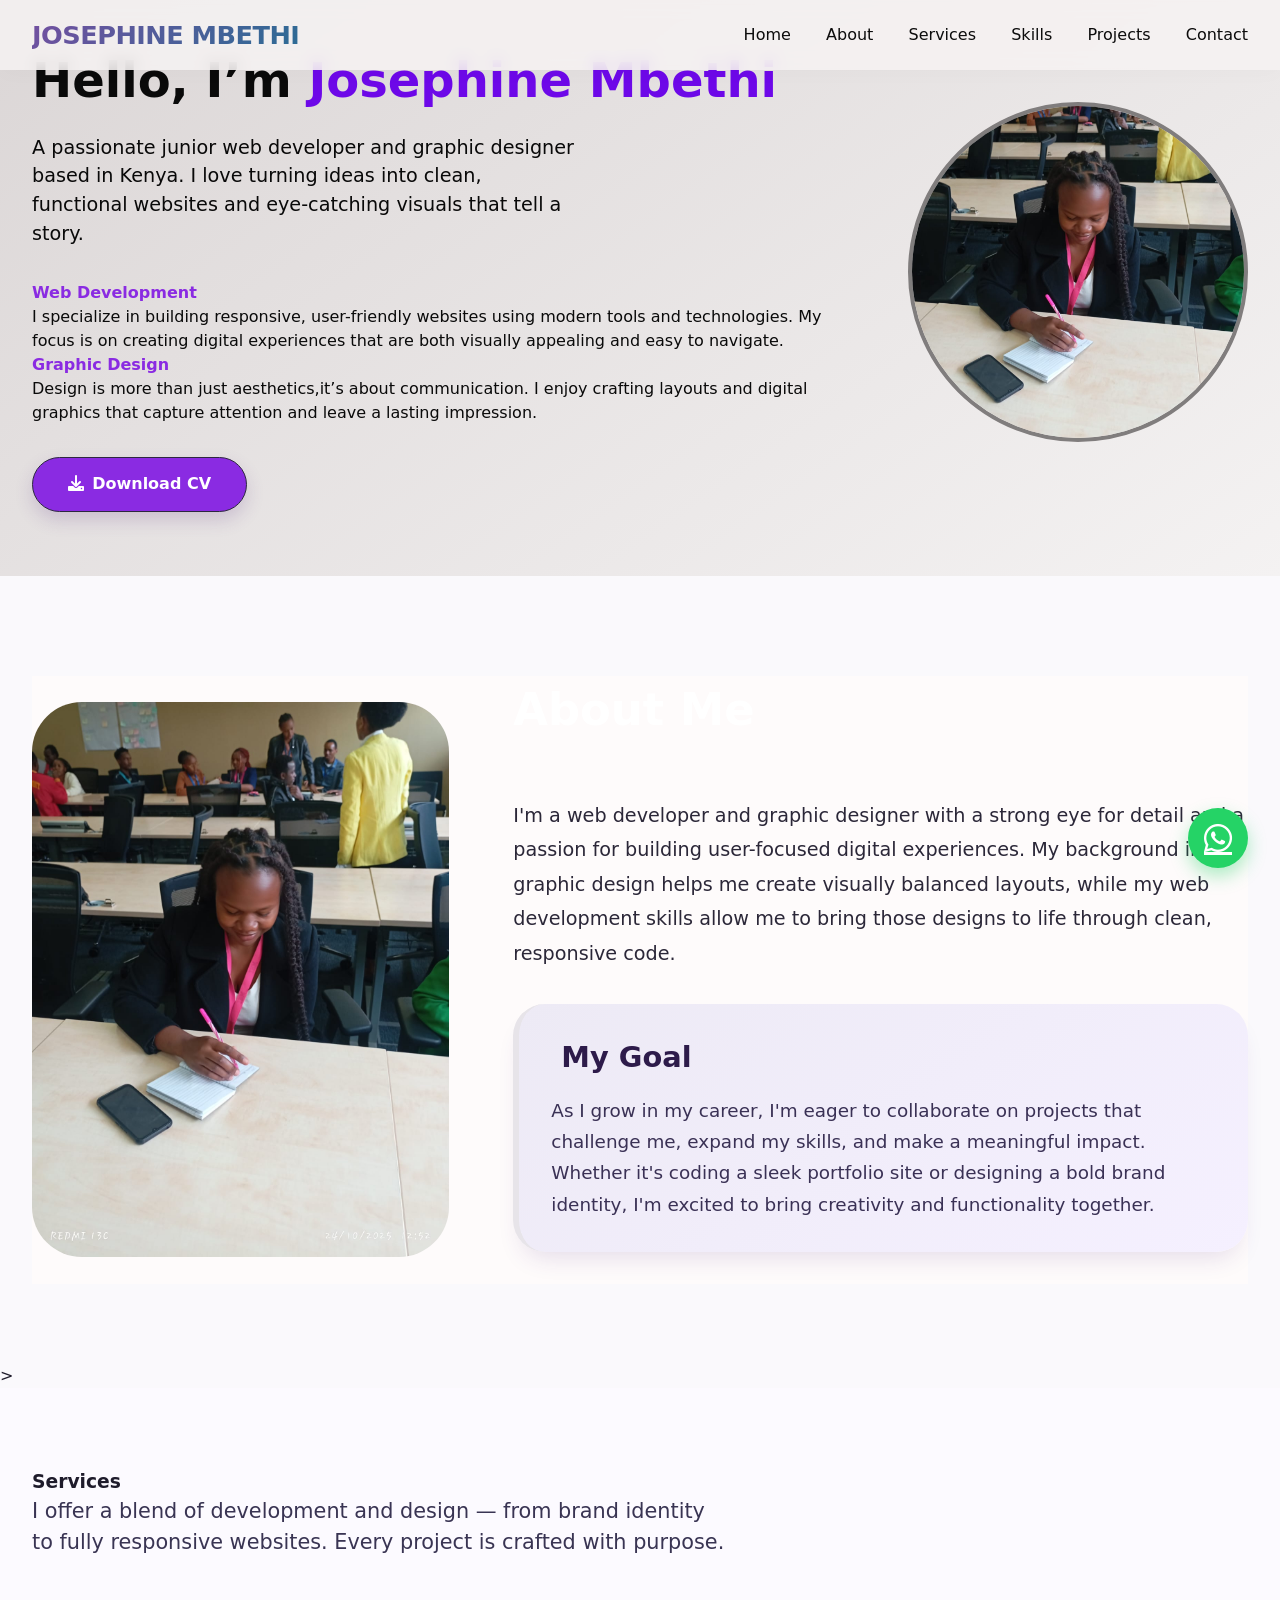
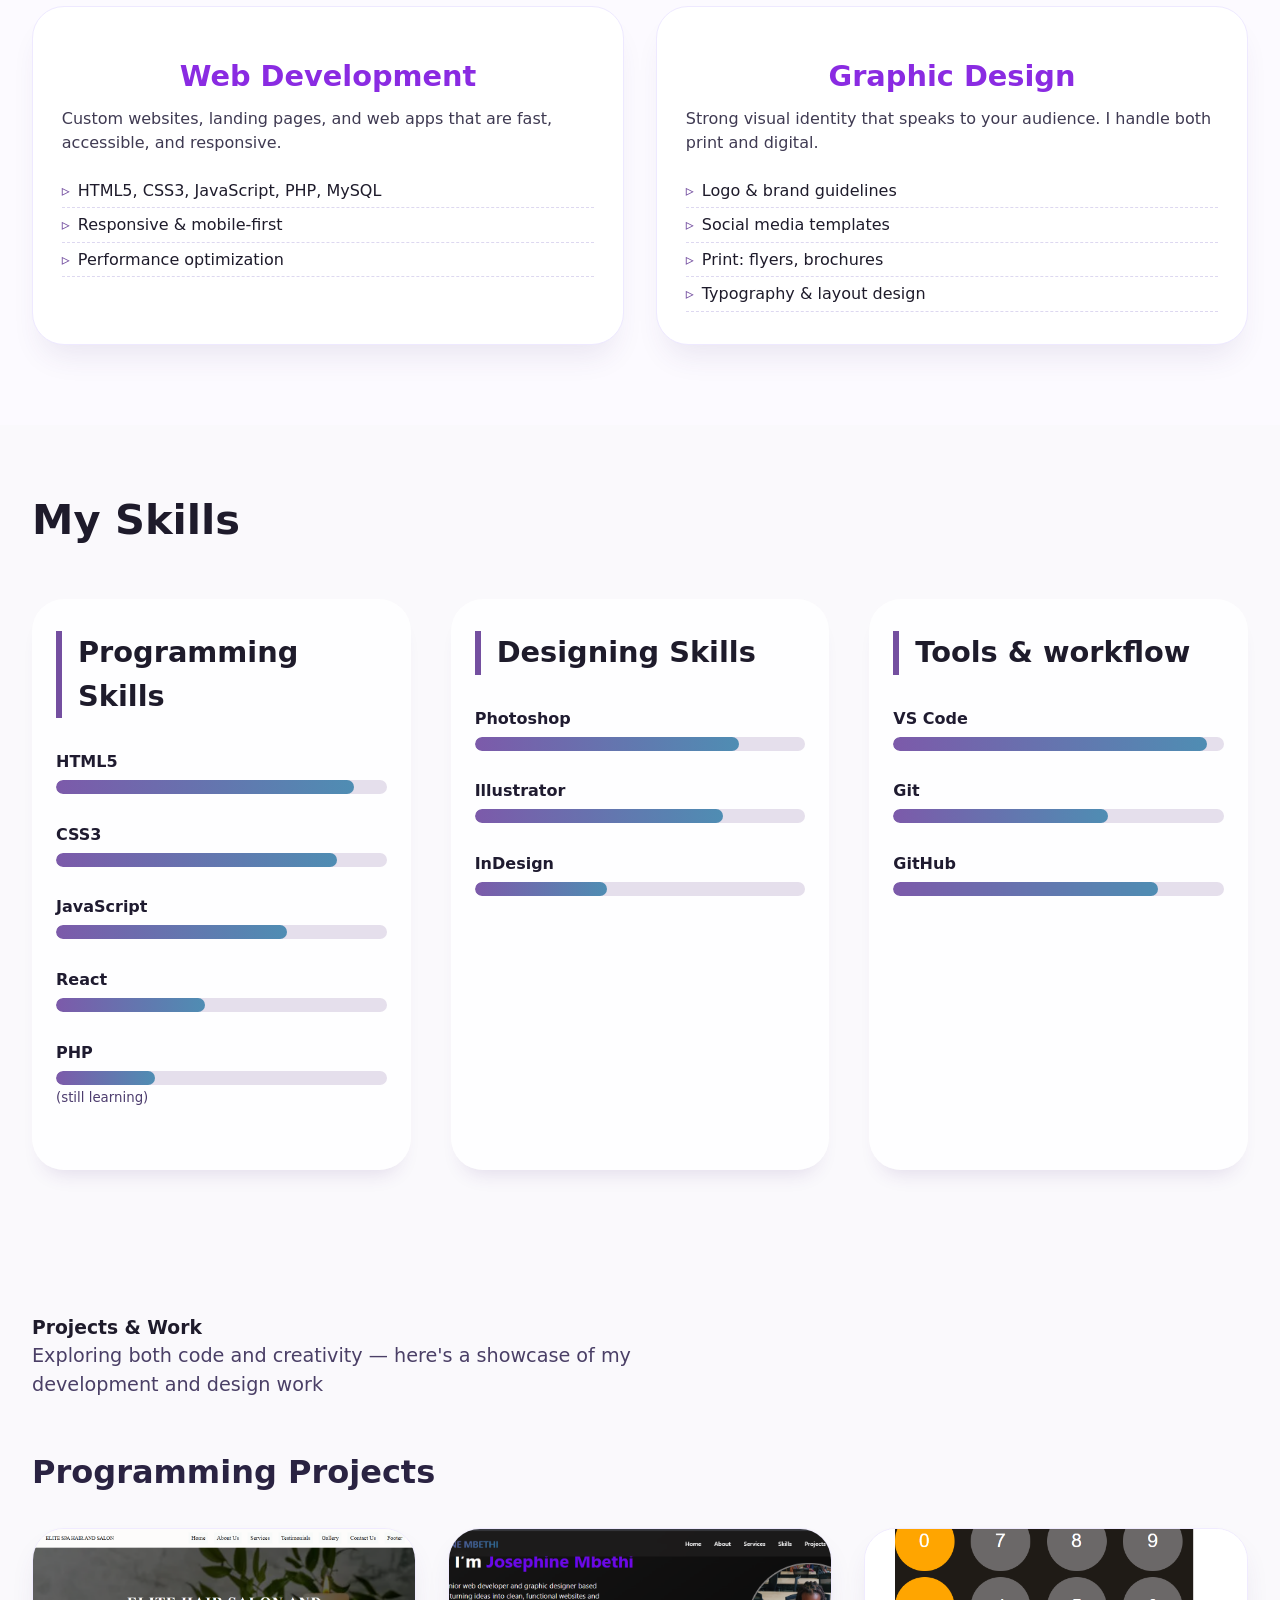
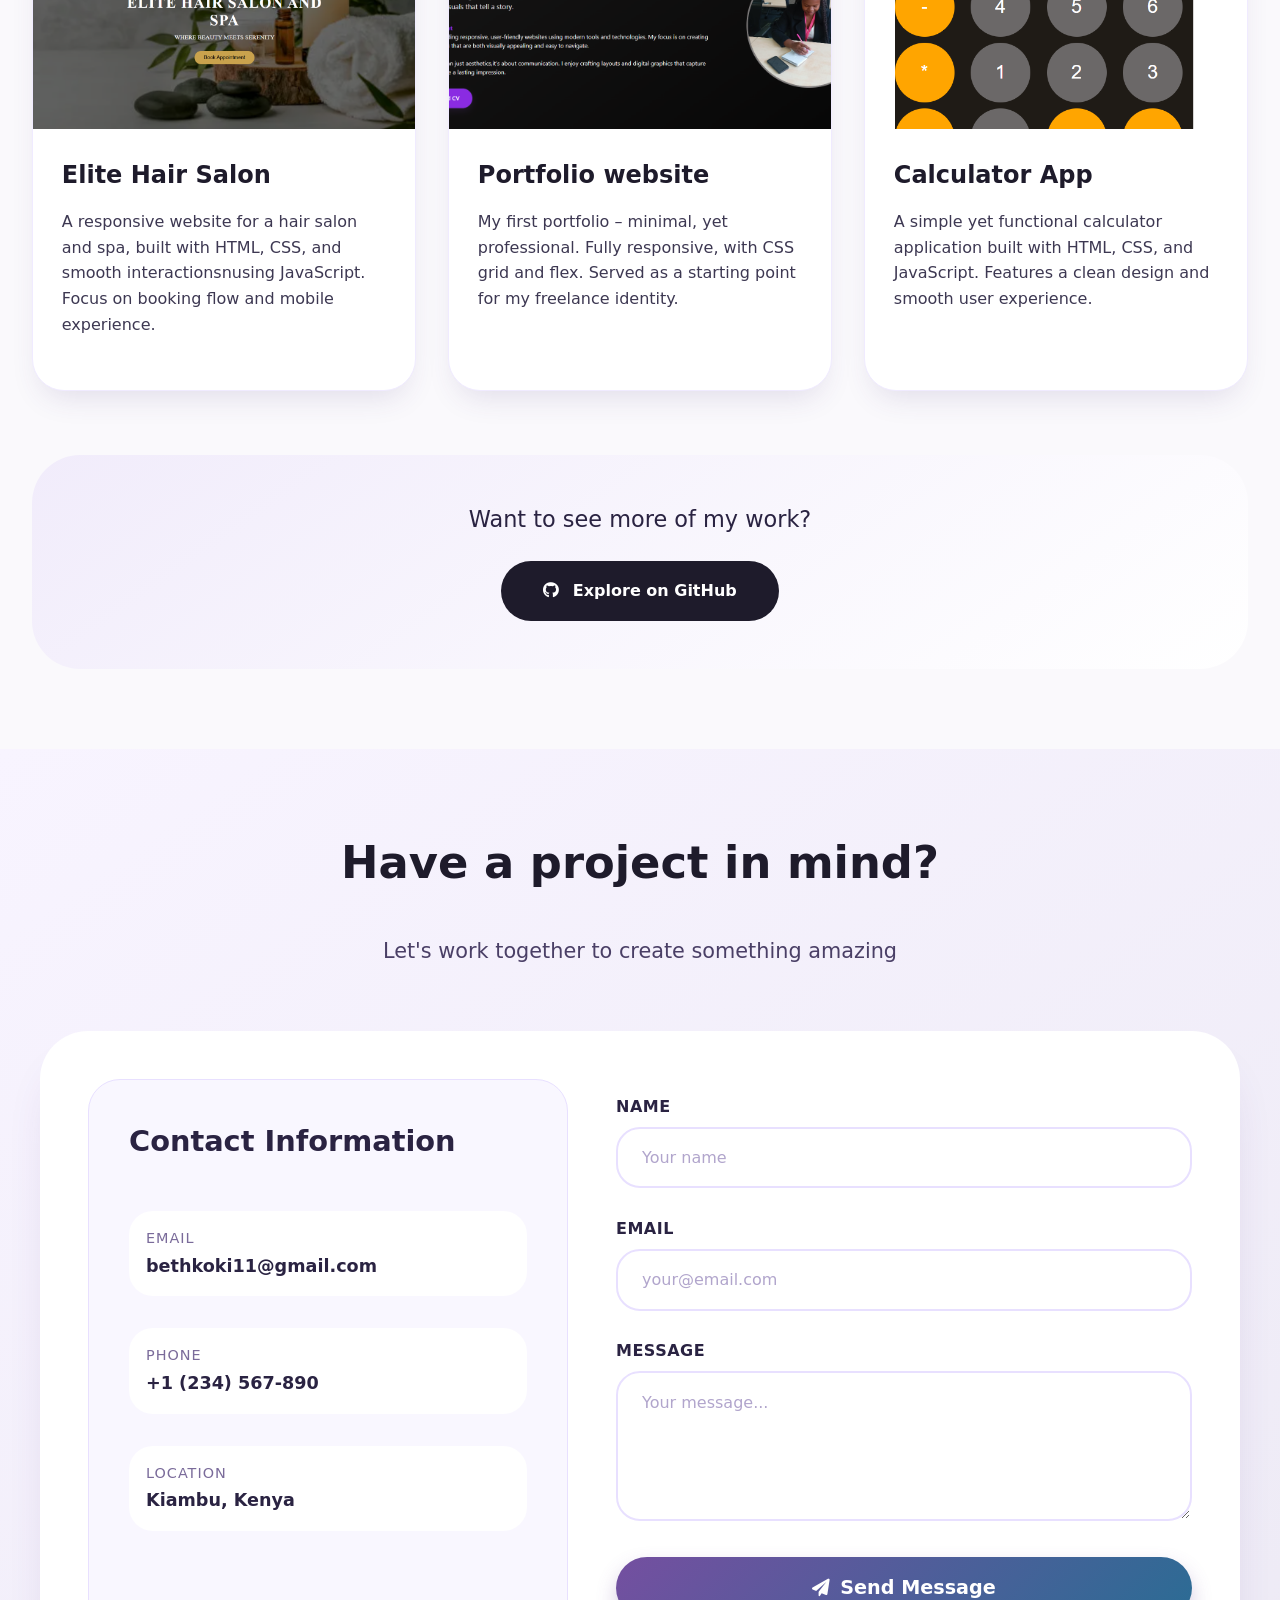
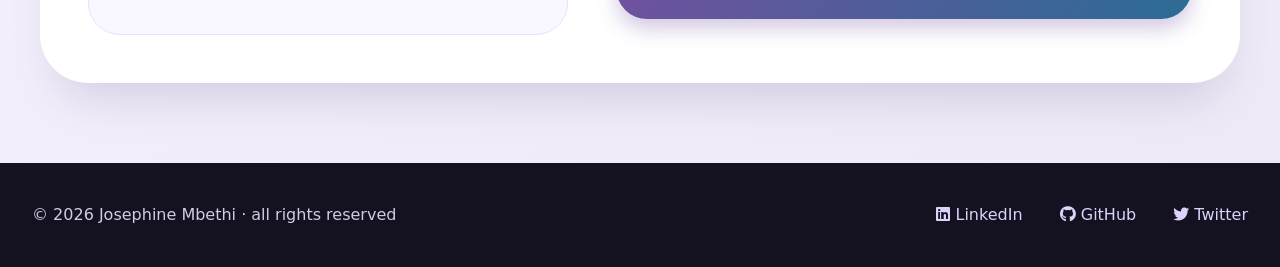
==== index.html @ 1ee874c6 "first commit" ====
<!DOCTYPE html>
<html lang="en">
<head>
  <meta charset="UTF-8" />
  <meta name="viewport" content="width=device-width, initial-scale=1.0"/>
  <title>Josephine Mbethi · creative dev</title>
  <link rel="stylesheet" href="https://cdnjs.cloudflare.com/ajax/libs/font-awesome/6.0.0-beta3/css/all.min.css">
  <link rel="stylesheet" href="styles.css">
  <style>

  </style>
</head>
<body>

<header>
  <nav class="hero">
    <div class="logo">JOSEPHINE MBETHI</div>
    <ul class="nav-links">
      <li><a href="#home">Home</a></li>
      <li><a href="#about">About</a></li>
      <li><a href="#services">Services</a></li>
      <li><a href="#skills">Skills</a></li>
      <li><a href="#projects">Projects</a></li>
      <li><a href="#contact">Contact</a></li>
    </ul>
    <button class="menu-toggle" aria-label="menu">
      <span></span>
      <span></span>
      <span></span>
    </button>
  </nav>
</header>

<section id="home" class="hero-home">
  <div class="hero-content">
    <div class="hero-text">
      <h2>Hello, I’m <span>Josephine Mbethi</span></h2>
      <p>A passionate junior web developer and graphic designer based in 
         Kenya. I love turning ideas into clean, functional websites and 
         eye-catching visuals that tell a story.

   <h4>Web Development</h4>
I specialize in building responsive, user-friendly websites using modern 
tools and technologies. My focus is on creating digital experiences
 that are both visually appealing and easy to navigate.

<h4>Graphic Design</h4>
Design is more than just aesthetics,it’s about communication. I enjoy crafting
  layouts and digital graphics that capture attention and leave a
   lasting impression.</p>
      <a href="CURRICULUM VITAE.pdf" download class="btn-cv"><i class="fas fa-download" style="margin-right: 8px;"></i>Download CV</a>
    </div>
    <img src="images/IMG-20251025-WA0026.jpg" alt="Josephine Mbethi" class="profile-img">
  </div>
</section>

<section id="about" class="section">
  <div class="about-container">
    <div class="about-wrapper">
      <div class="about-image-col">
        <div class="about-image-frame">
          <img src="images/IMG-20251025-WA0026.jpg" alt="Josephine Mbethi" class="about-img" onerror="this.src='https://via.placeholder.com/400x500?text=Josephine'">
          <div class="image-badge">
          </div>
        </div>
      </div>
      <div class="about-content-col">
        <h3>About Me</h3>
        <p class="about-intro">I'm a web developer and graphic designer with
          a strong eye for detail and a passion for building user-focused 
          digital experiences. My background in graphic design helps me
           create visually balanced layouts, while my web development skills 
           allow me to bring those designs to life through clean, responsive code.</p>
        
        <div class="about-highlight">
          <h4><span class="highlight-icon"></span> My Goal</h4>
          <p>As I grow in my career, I'm eager to collaborate on projects that
             challenge me, expand my skills, and make a meaningful impact.
              Whether it's coding a sleek portfolio site or designing a bold
               brand identity, I'm excited to bring creativity and functionality 
               together.</p>
        </div>
        
       
      </div>
    </div>
  </div>
</section>>

<section id="services" class="section" style="background: #fcfaff;">
  <div class="service-container">
    <h3>Services</h3>
    <p class="section-intro">I offer a blend of development and design — from brand identity to
       fully responsive websites. Every project is crafted with purpose.</p>
    <div class="services-grid">
      <div class="service-card">
        <div class="service-icon"></div>
        <h4>Web Development</h4>
        <p>Custom websites, landing pages, and web apps that are fast,
           accessible, and responsive.</p>
        <ul>
          <li>HTML5, CSS3, JavaScript, PHP, MySQL</li>
          <li>Responsive & mobile‑first</li>
          <li>Performance optimization</li>
        </ul>
      </div>
      <div class="service-card">
        <div class="service-icon"></div>
        <h4>Graphic Design</h4>
        <p>Strong visual identity that speaks to your audience. I handle both print and digital.</p>
        <ul>
          <li>Logo & brand guidelines</li>
          <li>Social media templates</li>
          <li>Print: flyers, brochures</li>
          <li>Typography & layout design</li>
        </ul>
      </div>
      
    </div>
  </div>
</section>

<section id="skills" class="skills-container">
  <h1 class="skills-title">My Skills</h1>
  <div class="skills-wrapper">
    <div class="skills-column">
      <h2>Programming Skills</h2>
      <div class="skill"><span>HTML5</span><div class="bar-container"><div class="bar" data-skill-level="90%"></div></div></div>
      <div class="skill"><span>CSS3</span><div class="bar-container"><div class="bar" data-skill-level="85%"></div></div></div>
      <div class="skill"><span>JavaScript</span><div class="bar-container"><div class="bar" data-skill-level="70%"></div></div></div>
      <div class="skill"><span>React</span><div class="bar-container"><div class="bar" data-skill-level="45%"></div></div></div>
      <div class="skill"><span>PHP</span><div class="bar-container"><div class="bar" data-skill-level="30%"></div></div><small style="color:#4c3c6e;">(still learning)</small></div>
    </div>
    <div class="skills-column">
      <h2>Designing Skills</h2>
      <div class="skill"><span>Photoshop</span><div class="bar-container"><div class="bar" data-skill-level="80%"></div></div></div>
      <div class="skill"><span>Illustrator</span><div class="bar-container"><div class="bar" data-skill-level="75%"></div></div></div>
      <div class="skill"><span>InDesign</span><div class="bar-container"><div class="bar" data-skill-level="40%"></div></div></div>
    </div>
    <div class="skills-column">
      <h2>Tools & workflow</h2>
      <div class="skill"><span>VS Code</span><div class="bar-container"><div class="bar" data-skill-level="95%"></div></div></div>
      <div class="skill"><span>Git</span><div class="bar-container"><div class="bar" data-skill-level="65%"></div></div></div>
      <div class="skill"><span>GitHub</span><div class="bar-container"><div class="bar" data-skill-level="80%"></div></div></div>
    </div>
  </div>
</section>
<section id="projects" class="section">
  <div class="projects-container">
    <h3>Projects & Work</h3>
    <p class="projects-intro">Exploring both code and creativity — here's a showcase of my development and design work</p>
    
    <div class="project-category">
      <div class="category-header">
        <h4>Programming Projects</h4>
      </div>
      <div class="projects-grid">
        <div class="project-card">
          <div class="project-image">
            <img src="images/project-1.png" alt="Elite Hair Salon Website" onerror="this.src='https://via.placeholder.com/400x250/744fa0/ffffff?text=Hair+Salon'">
            
          </div>
          <div class="project-content">
            <h4>Elite Hair Salon</h4>
            <p>A responsive website for a hair salon and spa, built with HTML, CSS,
               and smooth interactionsnusing JavaScript. Focus on booking flow and mobile experience.</p>
            <div class="project-links">
              <a href="https://elitehairsalonandspa.netlify.app/" target="_blank" class="project-link"></a>
            </div>
          </div>
        </div>

        <div class="project-card">
          <div class="project-image">
            <img src="images/portfolio project.png" alt="Portfolio ">
            <div class="project-overlay">
>
            </div>
          </div>
          <div class="project-content">
            <h4>Portfolio website</h4>
            <p>My first portfolio – minimal, yet professional. Fully responsive, 
              with CSS grid and flex. Served as a starting point for my freelance identity.</p>
            <div class="project-links">
              <a href="#" target="_blank" class="project-link"></a>
            </div>
          </div>
        </div>
        <div class="project-card">
          <div class="project-image">
              <img src="images/calculator app.png" alt="Calculator App" >
            
          </div>
          <div class="project-content">
            <h4>Calculator App</h4>
            <p>A simple yet functional calculator application built with HTML, CSS, and JavaScript. Features a clean design and smooth user experience.</p>
            <div class="project-links">
              <a href="#" target="_blank" class="project-link"></a>
            </div>
          </div>
        </div>
      </div>
    </div>
    

    <div class="projects-cta">
      <p>Want to see more of my work?</p>
      <a href="https://github.com/Josephinembethi" target="_blank" class="cta-button">
        <i class="fab fa-github"></i> Explore on GitHub
      </a>
     
    </div>
  </div>
</section>
<section id="contact" class="section">
  <div class="contact-container">
    <div class="contact-header">
      <h3>Have a project in mind?</h3>
      <p class="contact-tagline">Let's work together to create something amazing</p>
    </div>
    
    <div class="contact-wrapper">
      <div class="contact-info">
        <h4>Contact Information</h4>
        
        <div class="info-item">
         
          <div class="info-content">
            <span class="info-label">Email</span>
            <a href="mailto:bethkoki11@gmail.com" class="info-value">bethkoki11@gmail.com</a>
          </div>
        </div>
        
        <div class="info-item">
          
          <div class="info-content">
            <span class="info-label">Phone</span>
            <a href="tel:+1234567890" class="info-value">+1 (234) 567-890</a>
          </div>
        </div>
        
        <div class="info-item">
        
          <div class="info-content">
            <span class="info-label">Location</span>
            <span class="info-value">Kiambu, Kenya</span>
          </div>
        </div>
        
        
      </div>
      
      <div class="contact-form-col">
        <form action="mailto:bethkoki11@gmail.com" method="post" enctype="text/plain" id="contact-form">
          <div class="form-group">
            <label for="name">Name</label>
            <input type="text" id="name" name="name" placeholder="Your name" required />
          </div>
          
          <div class="form-group">
            <label for="email">Email</label>
            <input type="email" id="email" name="email" placeholder="your@email.com" required />
          </div>
          
          <div class="form-group">
            <label for="message">Message</label>
            <textarea id="message" name="message" placeholder="Your message..." required></textarea>
          </div>
          
          <button type="submit" class="submit-btn">
            <i class="fas fa-paper-plane"></i> Send Message
          </button>
        </form>
      </div>
    </div>
  </div>
</section>
<footer>
  <div class="footer-content">
    <p>© 2026 Josephine Mbethi · all rights reserved</p>
    <div class="social-links">
      <a href="https://www.linkedin.com/in/josephine-mbethi-5549062a0/"><i class="fab fa-linkedin"></i> LinkedIn</a>
      <a href="https://github.com/Josephinembethi"><i class="fab fa-github"></i> GitHub</a>
      <a href="#"><i class="fab fa-twitter"></i> Twitter</a>
    </div>
  </div>
</footer>

<a href="https://wa.me/1234567890" target="_blank" class="whatsapp-btn" aria-label="Chat on WhatsApp">
  <i class="fab fa-whatsapp"></i>
</a>



<style>
  .skill p.bar { background: transparent; width: auto !important; padding-left: 0; }
</style>
<script src="script.js"></script>
</body>
</html>
---- styles.css ----
* {
      margin: 0;
      padding: 0;
      box-sizing: border-box;
      font-family: 'Inter', system-ui, -apple-system, BlinkMacSystemFont, 'Segoe UI', Roboto, sans-serif;
     max-width:  100%;
    }

    body {
      background-color: #faf9fc;
      color: #1e1b2b;
      line-height: 1.5;
      scroll-behavior: smooth;
      width: 100%;
    }

    header {
      background: hsla(0, 16%, 96%, 0.851);
      backdrop-filter: blur(8px);
      box-shadow: 0 4px 20px rgba(0,0,0,0.02);
      position: fixed;
      top: 0;
      z-index: 100;
      width: 100%;
      margin-bottom: 40px;
    }
    

    nav.hero {
      max-width: 1280px;
      margin: 0 auto;
      padding: 1rem 2rem;
      display: flex;
      align-items: center;
      justify-content: space-between;
      flex-wrap: wrap;
      position: relative;
    }

    .logo {
      font-weight: 700;
      font-size: 1.6rem;
      letter-spacing: -0.02em;
      background: linear-gradient(135deg, #744fa0, #2b6c94);
      -webkit-background-clip: text;
      -webkit-text-fill-color: transparent;
    }

    .nav-links {
      display: flex;
      gap: 2.2rem;
      list-style: none;
    
    }

    .nav-links a {
      text-decoration: none;
      font-weight: 500;
      color: #0c0c0c;
      transition: 0.2s;
      border-bottom: 2px solid transparent;
      padding-bottom: 4px;
      width: 100%;
    }

    .nav-links a:hover {
      border-bottom-color: #744fa0;
      color: #1e0f3a;
    }

    .menu-toggle {
      display: none;
      background: none;
      border: none;
      cursor: pointer;
      padding: 10px;
      z-index: 200;
    }
    
    .menu-toggle span {
      display: block;
      width: 28px;
      height: 3px;
      background: #2d2a3a;
      margin: 5px 0;
      border-radius: 3px;
      transition: all 0.3s ease;
    }

    .menu-toggle.active span:nth-child(1) {
      transform: rotate(45deg) translate(5px, 6px);
    }
    
    .menu-toggle.active span:nth-child(2) {
      opacity: 0;
    }
    
    .menu-toggle.active span:nth-child(3) {
      transform: rotate(-45deg) translate(7px, -8px);
    }

    @media (max-width: 800px) {
      .menu-toggle {
        display: block;
      }
 body {
    overflow-x: hidden;
    width: 100%;
  }
      .nav-links {
        position: fixed;
        top: 0;
        right: -100%;
        width: 100%;
        height: 100vh;
        background: white;
        flex-direction: column;
        padding: 100px 2rem 2rem;
        box-shadow: -5px 0 30px rgba(0,0,0,0.1);
        transition: right 0.3s ease;
        z-index: 150;
        gap: 1.5rem;
      }

      .nav-links.active {
        right: 0;
      }

      .nav-links li {
        width: 100%;
      }

      .nav-links a {
        display: block;
        padding: 0.8rem 0;
        font-size: 1.2rem;
        border-bottom: 1px solid #eee9ff;
      }

     
    }

    .container {
      max-width: 1200px;
      margin: 0 auto;
      padding: 2rem 2rem;
    }

    #home.hero-home {
      background: linear-gradient(145deg, #dbd6d6 0%, #f4f2f2 100%);
      color: rgb(31, 30, 30);
      padding: 2rem 2rem 4rem;
      margin-bottom: 20px;
    }

    .hero-content {
      display: flex;
      align-items: center;
      justify-content: space-between;
      gap: 4rem;
      max-width: 1280px;
      margin: 0 auto;
      flex-wrap: wrap;
    }

    .hero-text {
      flex: 1 1 400px;
      color: rgb(10, 10, 10);
    }

    .hero-text h2 {
      font-size: 3rem;
      font-weight: 700;
      line-height: 1.2;
      ;
    }

    .hero-text h2 span {
    color: #6d08e8;
      display: inline-block;
      margin-top: 20px;
    }

    .hero-text p {
      font-size: 1.2rem;
      color: #090909;
      margin: 1.5rem 0 2rem;
      max-width: 550px;
    }
    h4{
      color:blueviolet
    }

    .btn-cv {
      display: inline-block;
      background: blueviolet;
      color: white;
      padding: 0.9rem 2.2rem;
      border-radius: 60px;
      font-weight: 600;
      text-decoration: none;
      box-shadow: 0 8px 18px rgba(96, 56, 136, 0.2);
      transition: 0.2s;
      border: 1px solid #2d2740;
    }

    .btn-cv:hover {
      background: #8171b8;
      transform: translateY(-4px);
    }

    .profile-img {
      flex: 0 0 340px;
      width: 340px;
      height: 340px;
      object-fit: cover;
      border-radius: 50%;
      transition: 0.3s;
      border: 4px solid rgb(128, 125, 125);
    }

    .section {
      padding: 5rem 2rem;
    }
.about-wrapper {
  display: flex;
  align-items: center;
  gap: 4rem;
  flex-wrap: wrap;
}

.about-image-col {
  flex: 1 1 300px;
  position: relative;
}

.about-content-col {
  flex: 2 1 500px;
}



.about-img {
  width: 100%;
  height: auto;
  display: block;
  border: none;
  transition: transform 0.5s ease;
  border-radius: 50px;
}

.about-image-frame:hover .about-img {
  transform: scale(1.05);
}

.about-container{
  background-color: hsl(0, 67%, 99%);
  color: white;
}

.about-content-col h3 {
  font-size: 2.8rem;
  margin-bottom: 1.5rem;
  position: relative;
  display: inline-block;
}



.about-intro {
  font-size: 1.2rem;
  line-height: 1.8;
  color: #2b2738;
  margin: 2rem 0 1.5rem;
}

.about-highlight {
  background: linear-gradient(145deg, #edeaf5, #f5f0ff);
  padding: 2rem;
  border-radius: 2rem;
  margin: 2rem 0;
  border-left: 6px solid #e7e4e9;
  box-shadow: 0 15px 25px -10px rgba(79, 41, 128, 0.15);
}

.about-highlight h4 {
  font-size: 1.8rem;
  margin-bottom: 1rem;
  display: flex;
  align-items: center;
  gap: 10px;
  color: #2d1b4a;
}

.highlight-icon {
  font-size: 2rem;
}

.about-highlight p {
  font-size: 1.15rem;
  line-height: 1.7;
  color: #3a3155;
}

.about-qualities {
  display: flex;
  flex-wrap: wrap;
  gap: 1rem;
  margin-top: 2rem;
}

.quality-tag {
  background: white;
  padding: 0.7rem 1.5rem;
  border-radius: 40px;
  font-weight: 500;
  color: #3a2a5a;
  box-shadow: 0 5px 15px rgba(116, 79, 160, 0.1);
  border: 1px solid #e0d5f5;
  transition: all 0.3s ease;
  cursor: default;
}

.quality-tag:hover {
  background: #744fa0;
  color: white;
  transform: translateY(-3px);
  box-shadow: 0 10px 20px rgba(116, 79, 160, 0.3);
}

@media (max-width: 800px) {
  .about-wrapper {
    flex-direction: column;
    gap: 2rem;
  }
  
  .about-image-col {
    flex: 1 1 auto;
    width: 100%;
    max-width: 400px;
    margin: 0 auto;
  }
  
  .about-content-col h3 {
    font-size: 2.2rem;
  }
  
  .about-highlight {
    padding: 1.5rem;
  }
  
  .quality-tag {
    padding: 0.5rem 1.2rem;
    font-size: 0.9rem;
  }
}

    .service-container {
      max-width: 1280px;
      margin: 0 auto;
    }
    .section-intro {
      font-size: 1.3rem;
      max-width: 700px;
      margin-bottom: 3rem;
      color: #393453;
    }
    .services-grid {
      display: grid;
      grid-template-columns: repeat(auto-fit, minmax(280px, 1fr));
      gap: 2rem;
    }
    .service-card {
      background: white;
      padding: 2rem 1.8rem;
      border-radius: 2rem;
      box-shadow: 0 20px 30px -10px rgba(73, 51, 122, 0.1);
      transition: 0.25s ease;
      border: 1px solid #eee9ff;
    }
    .service-card:hover {
      transform: scale(1.02);
      box-shadow: 0 30px 40px -10px #b6a2d6;
    }
    .service-icon {
      font-size: 3rem;
      margin-bottom: 1rem;
    }
    .service-card h4 {
      font-size: 1.8rem;
      font-weight: 600;
      margin-bottom: 0.5rem;
      text-align: center;
    }
    .service-card p {
      color: #3f3a52;
      margin-bottom: 1.2rem;
    }
    .service-card ul {
      list-style: none;
    }
    .service-card li {
      padding: 0.3rem 0;
      border-bottom: 1px dashed #ddd8f0;
      display: flex;
      align-items: center;
      gap: 8px;
    }
    .service-card li::before {
      content: "▹";
      color: #744fa0;
      font-weight: bold;
    }

    .skills-container {
      max-width: 1280px;
      margin: 0 auto;
      padding: 4rem 2rem;
    }
    .skills-title {
      font-size: 2.6rem;
      font-weight: 700;
      margin-bottom: 3rem;
    }
    .skills-wrapper {
      display: grid;
      grid-template-columns: repeat(3, 1fr);
      gap: 2.5rem;
    }
    .skills-column {
      background: #ffffffcc;
      backdrop-filter: blur(4px);
      padding: 2rem 1.5rem;
      border-radius: 2rem;
      box-shadow: 0 15px 20px -12px rgba(79, 41, 128, 0.15);
    }
    .skills-column h2 {
      font-size: 1.8rem;
      margin-bottom: 2rem;
      border-left: 6px solid #744fa0;
      padding-left: 1rem;
    }
    .skill {
      margin-bottom: 1.8rem;
    }
    .skill span {
      font-weight: 600;
      display: block;
      margin-bottom: 6px;
      color: #1f1b30;
    }
    .bar-container {
      background: #e5dfec;
      height: 14px;
      border-radius: 40px;
      overflow: hidden;
    }
    .bar {
      height: 100%;
      width: 0%;
      background: linear-gradient(90deg, #7c5aaa, #4f8db3);
      border-radius: 40px;
      transition: width 1s ease;
      position: relative;
    }
    .skill p.bar {
      background: transparent;
      color: #1e1b2b;
      font-size: 0.9rem;
      padding-left: 0.5rem;
      height: auto;
      line-height: 1.8;
    }

.projects-container {
  max-width: 1280px;
  margin: 0 auto;
}

.projects-intro {
  font-size: 1.2rem;
  color: #4a3f66;
  margin-bottom: 3rem;
  max-width: 700px;
}

.project-category {
  margin-bottom: 4rem;
}

.category-header {
  display: flex;
  align-items: center;
  gap: 1rem;
  margin-bottom: 2rem;
}

.category-header h4 {
  font-size: 2rem;
  color: #2a2342;
  font-weight: 600;
}

.category-icon {
  font-size: 2.5rem;
  background: linear-gradient(135deg, #744fa0, #2b6c94);
  width: 60px;
  height: 60px;
  border-radius: 50%;
  display: flex;
  align-items: center;
  justify-content: center;
  color: white;
  box-shadow: 0 10px 20px rgba(116, 79, 160, 0.3);
}

.projects-grid {
  display: grid;
  grid-template-columns: repeat(auto-fit, minmax(320px, 1fr));
  gap: 2rem;
  margin-top: 1rem;
}

.project-card {
  background: white;
  border-radius: 2rem;
  overflow: hidden;
  box-shadow: 0 15px 30px -10px rgba(73, 51, 122, 0.15);
  transition: all 0.3s ease;
  border: 1px solid #f0ebff;
  height: 100%;
  display: flex;
  flex-direction: column;
}

.project-card:hover {
  transform: translateY(-10px);
  box-shadow: 0 25px 40px -10px #b6a2d6;
}

.project-image {
  position: relative;
  width: 100%;
  height: 200px;
  overflow: hidden;
}

.project-image img {
  width: 100%;
  height: 100%;
  object-fit: cover;
  transition: transform 0.5s ease;
}

.project-card:hover .project-image img {
  transform: scale(1.1);
}



.project-card:hover .project-overlay {
  opacity: 1;
}

.tech-tag {
  background: white;
  color: #2a2342;
  padding: 0.3rem 1rem;
  border-radius: 30px;
  font-size: 0.8rem;
  font-weight: 600;
  backdrop-filter: blur(5px);
  background: rgba(255, 255, 255, 0.95);
}

.project-content {
  padding: 1.8rem;
  flex: 1;
  display: flex;
  flex-direction: column;
}

.project-content h4 {
  font-size: 1.5rem;
  font-weight: 600;
  margin-bottom: 1rem;
  color: #1e1b2b;
}

.project-content p {
  color: #3d3852;
  line-height: 1.6;
  margin-bottom: 1.5rem;
  flex: 1;
}



.github-link, .behance-link {
  color: #2b6c94;
}

.github-link:hover, .behance-link:hover {
  color: #1a4a66;
}

.projects-cta {
  text-align: center;
  margin-top: 4rem;
  padding: 3rem;
  background: linear-gradient(145deg, #f1ecfb, #ffffff);
  border-radius: 3rem;
}

.projects-cta p {
  font-size: 1.4rem;
  color: #2a2342;
  margin-bottom: 1.5rem;
  font-weight: 500;
}

.cta-button {
  display: inline-block;
  background: #1e1b2b;
  color: white;
  padding: 1rem 2.5rem;
  border-radius: 60px;
  text-decoration: none;
  font-weight: 600;
  margin: 0 0.5rem;
  transition: 0.2s;
  border: 2px solid transparent;
}

.cta-button i {
  margin-right: 8px;
}

.cta-button:hover {
  background: #342e4a;
  transform: translateY(-3px);
  box-shadow: 0 10px 20px rgba(0,0,0,0.1);
}


@media (max-width: 800px) {
  .projects-grid {
    grid-template-columns: 1fr;
  }
  
  .category-header h4 {
    font-size: 1.6rem;
  }
  
  .project-content {
    padding: 1.4rem;
  }
  
  .projects-cta {
    padding: 2rem 1rem;
  }
  
  .cta-button {
    display: block;
    margin: 1rem auto;
    max-width: 250px;
  }
}    
    /* Contact section with two-column layout */
#contact {
  background: linear-gradient(145deg, #f8f4ff, #edeaf5);
  padding: 5rem 2rem;
}

.contact-container {
  max-width: 1200px;
  margin: 0 auto;
}

.contact-header {
  text-align: center;
  margin-bottom: 4rem;
}

.contact-header h3 {
  font-size: 2.8rem;
  color: #1e1b2b;
  margin-bottom: 1rem;
  position: relative;
  display: inline-block;
}

 

.contact-tagline {
  font-size: 1.3rem;
  color: #4a3f66;
  margin-top: 1.5rem;
}

.contact-wrapper {
  display: grid;
  grid-template-columns: 1fr 1.2fr;
  gap: 3rem;
  background: white;
  border-radius: 3rem;
  padding: 3rem;
  box-shadow: 0 30px 50px -20px rgba(79, 41, 128, 0.2);
}

.contact-info {
  background: #f9f7ff;
  padding: 2.5rem;
  border-radius: 2rem;
  border: 1px solid #e8e0ff;
}

.contact-info h4 {
  font-size: 1.8rem;
  color: #2a2342;
  margin-bottom: 2rem;
  position: relative;
  padding-bottom: 1rem;
}



.info-item {
  display: flex;
  align-items: center;
  gap: 1.2rem;
  margin-bottom: 2rem;
  padding: 1rem;
  background: white;
  border-radius: 1.5rem;
  transition: all 0.3s ease;
  border: 1px solid transparent;
}

.info-item:hover {
  border-color: #e0d5f5;
  transform: translateX(5px);
  box-shadow: 0 10px 20px rgba(116, 79, 160, 0.1);
}



.info-content {
  display: flex;
  flex-direction: column;
}

.info-label {
  font-size: 0.9rem;
  color: #7a6b9a;
  text-transform: uppercase;
  letter-spacing: 1px;
  margin-bottom: 0.2rem;
}

.info-value {
  font-size: 1.1rem;
  color: #2a2342;
  font-weight: 600;
  text-decoration: none;
  transition: color 0.2s;
}

a.info-value:hover {
  color: #744fa0;
}


.contact-form-col {
  padding: 1rem 0;
}

.form-group {
  margin-bottom: 1.8rem;
}

.form-group label {
  display: block;
  font-size: 1rem;
  font-weight: 600;
  color: #2a2342;
  margin-bottom: 0.5rem;
  text-transform: uppercase;
  letter-spacing: 0.5px;
}

.form-group input,
.form-group textarea {
  width: 100%;
  padding: 1.2rem 1.5rem;
  border: 2px solid #e8e0ff;
  border-radius: 1.5rem;
  font-size: 1rem;
  transition: all 0.3s ease;
  background: white;
  font-family: inherit;
}

.form-group input:focus,
.form-group textarea:focus {
  outline: none;
  border-color: #744fa0;
  box-shadow: 0 5px 15px rgba(116, 79, 160, 0.2);
  transform: translateY(-2px);
}

.form-group input::placeholder,
.form-group textarea::placeholder {
  color: #b1a5cc;
}

.form-group textarea {
  min-height: 150px;
  resize: vertical;
}

.submit-btn {
  background: linear-gradient(135deg, #744fa0, #2b6c94);
  color: white;
  border: none;
  padding: 1.2rem 2.5rem;
  border-radius: 60px;
  font-size: 1.2rem;
  font-weight: 600;
  cursor: pointer;
  transition: all 0.3s ease;
  display: inline-flex;
  align-items: center;
  gap: 10px;
  box-shadow: 0 10px 20px rgba(116, 79, 160, 0.3);
  width: 100%;
  justify-content: center;
}

.submit-btn:hover {
  transform: translateY(-3px);
  box-shadow: 0 15px 30px rgba(116, 79, 160, 0.4);
  background: linear-gradient(135deg, #8558b5, #357fa8);
}

.submit-btn i {
  font-size: 1.1rem;
}

@media (max-width: 900px) {
  .contact-wrapper {
    grid-template-columns: 1fr;
    gap: 2rem;
    padding: 2rem;
  }
  
  .contact-header h3 {
    font-size: 2.2rem;
  }
  
  .contact-tagline {
    font-size: 1.1rem;
  }
}

@media (max-width: 500px) {
  .contact-wrapper {
    padding: 1.5rem;
  }
  
  .contact-info {
    padding: 1.5rem;
  }
  
  .info-item {
    flex-direction: column;
    text-align: center;
    padding: 1.5rem 1rem;
  }
  
  .info-content {
    align-items: center;
  }
  
  .social-info-links {
    justify-content: center;
  }
}
    footer {
      background: #141221;
      color: #d3cbe6;
      padding: 2.5rem 2rem;
    }
    .footer-content {
      display: flex;
      justify-content: space-between;
      align-items: center;
      flex-wrap: wrap;
      max-width: 1280px;
      margin: 0 auto;
    }
    .social-links a {
      color: #ddd2fc;
      margin-left: 2rem;
      text-decoration: none;
      font-weight: 500;
      transition: 0.2s;
    }
    .social-links a:hover {
      color: white;
    }

    .whatsapp-btn {
      position: fixed;
      bottom: 2rem;
      right: 2rem;
      background: #25D366;
      width: 60px;
      height: 60px;
      border-radius: 50%;
      display: flex;
      align-items: center;
      justify-content: center;
      color: white;
      font-size: 2rem;
      box-shadow: 0 8px 18px #25d36660;
      transition: 0.2s;
      z-index: 99;
    }
    .whatsapp-btn:hover {
      transform: scale(1.1);
    }

    @media (max-width: 800px) {
      .hero-content {
        flex-direction: column-reverse;
        text-align: center;
      }
      .hero-text p { 
        margin-left: auto; 
        margin-right: auto; 
      }
      .skills-wrapper { 
        grid-template-columns: 1fr; 
      }
      .profile-img { 
        width: 280px; 
        height: 280px; 
      }
      .footer-content {
        flex-direction: column;
        gap: 1rem;
        text-align: center;
      }
      .social-links a {
        margin: 0 1rem;
      }
    }
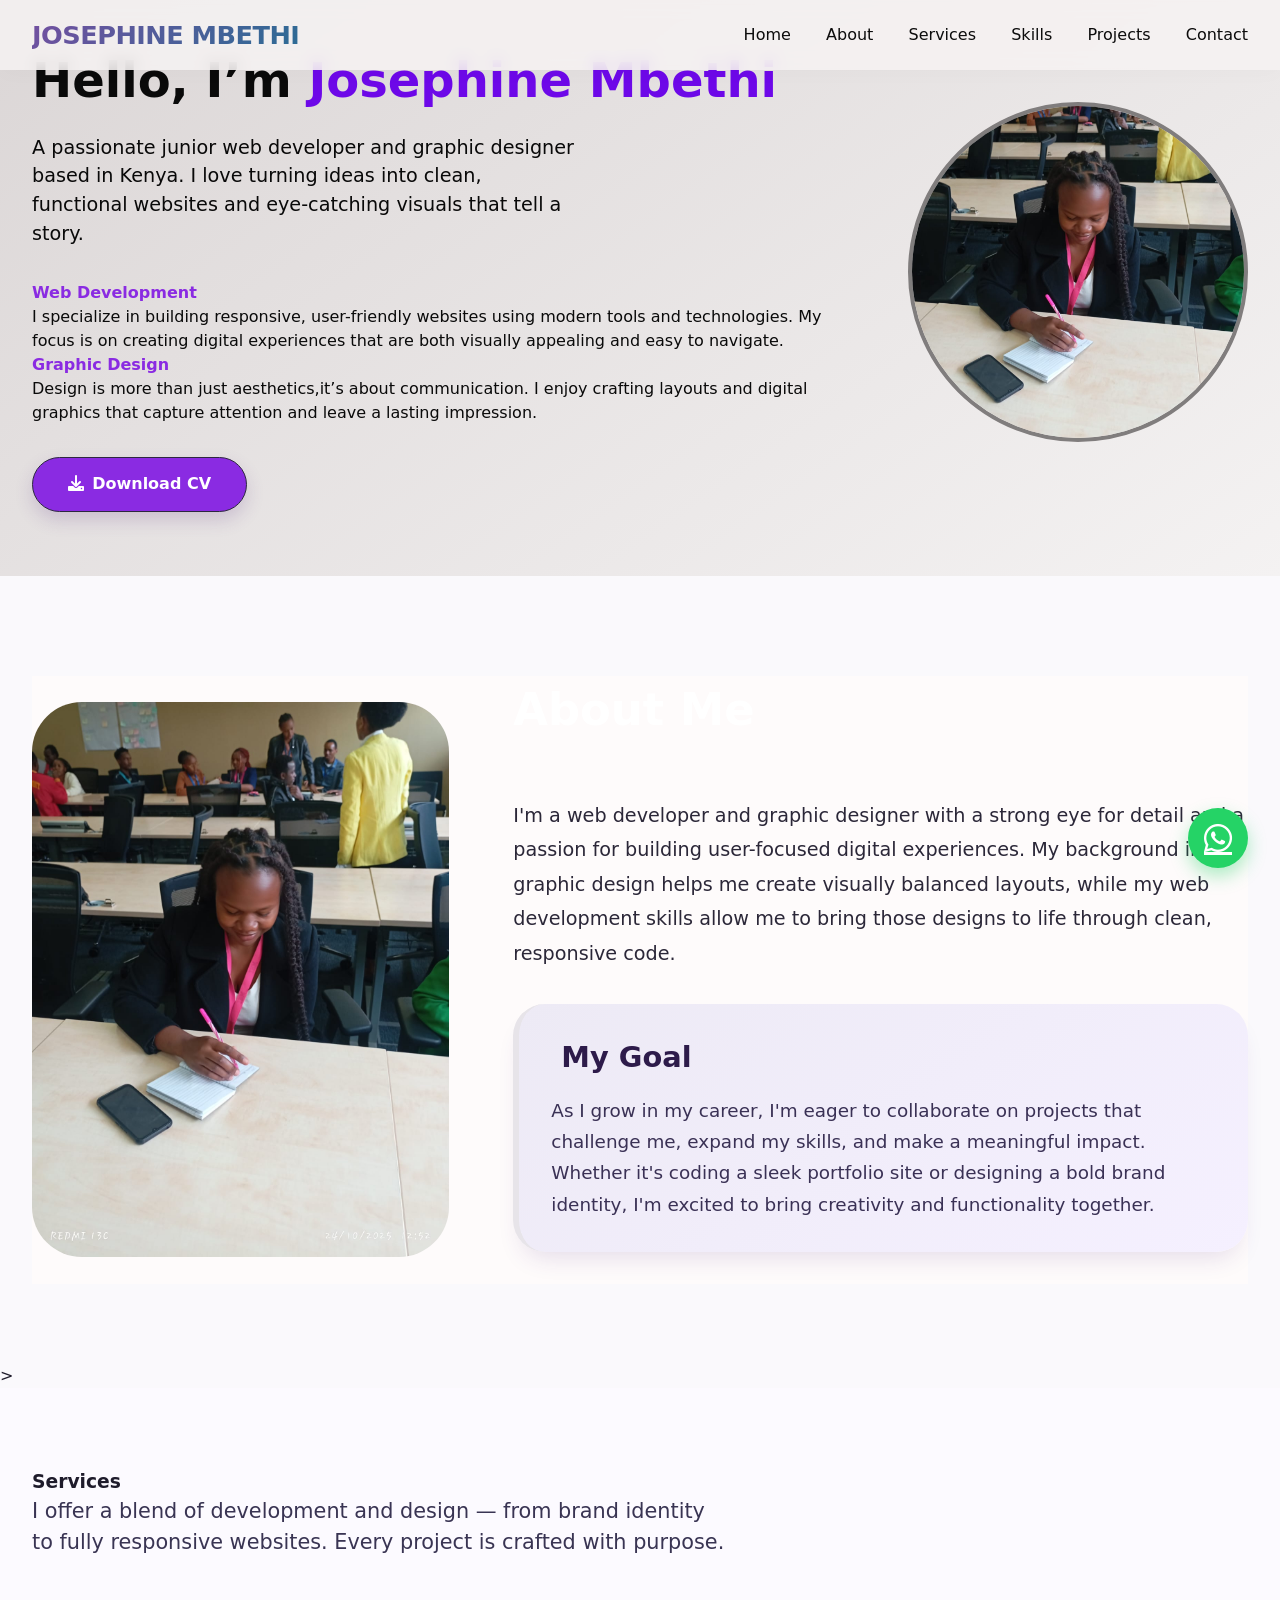
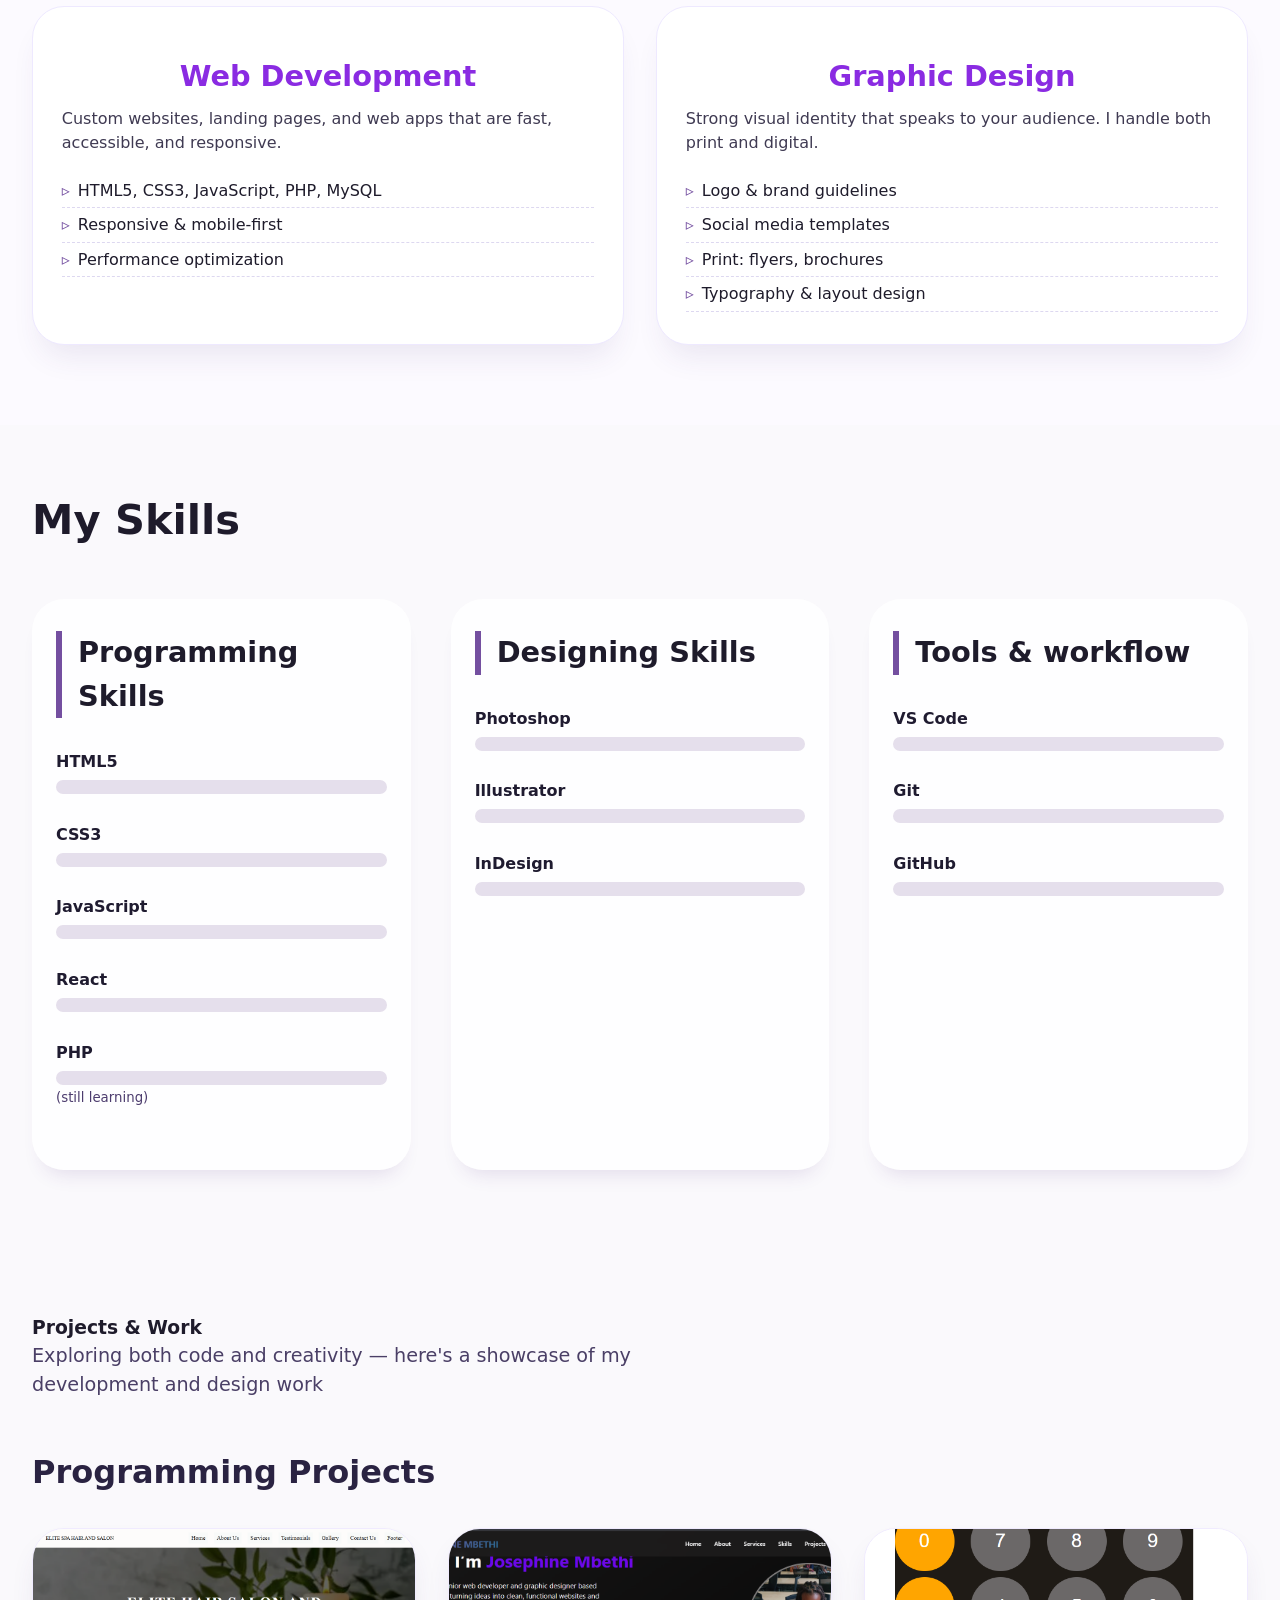
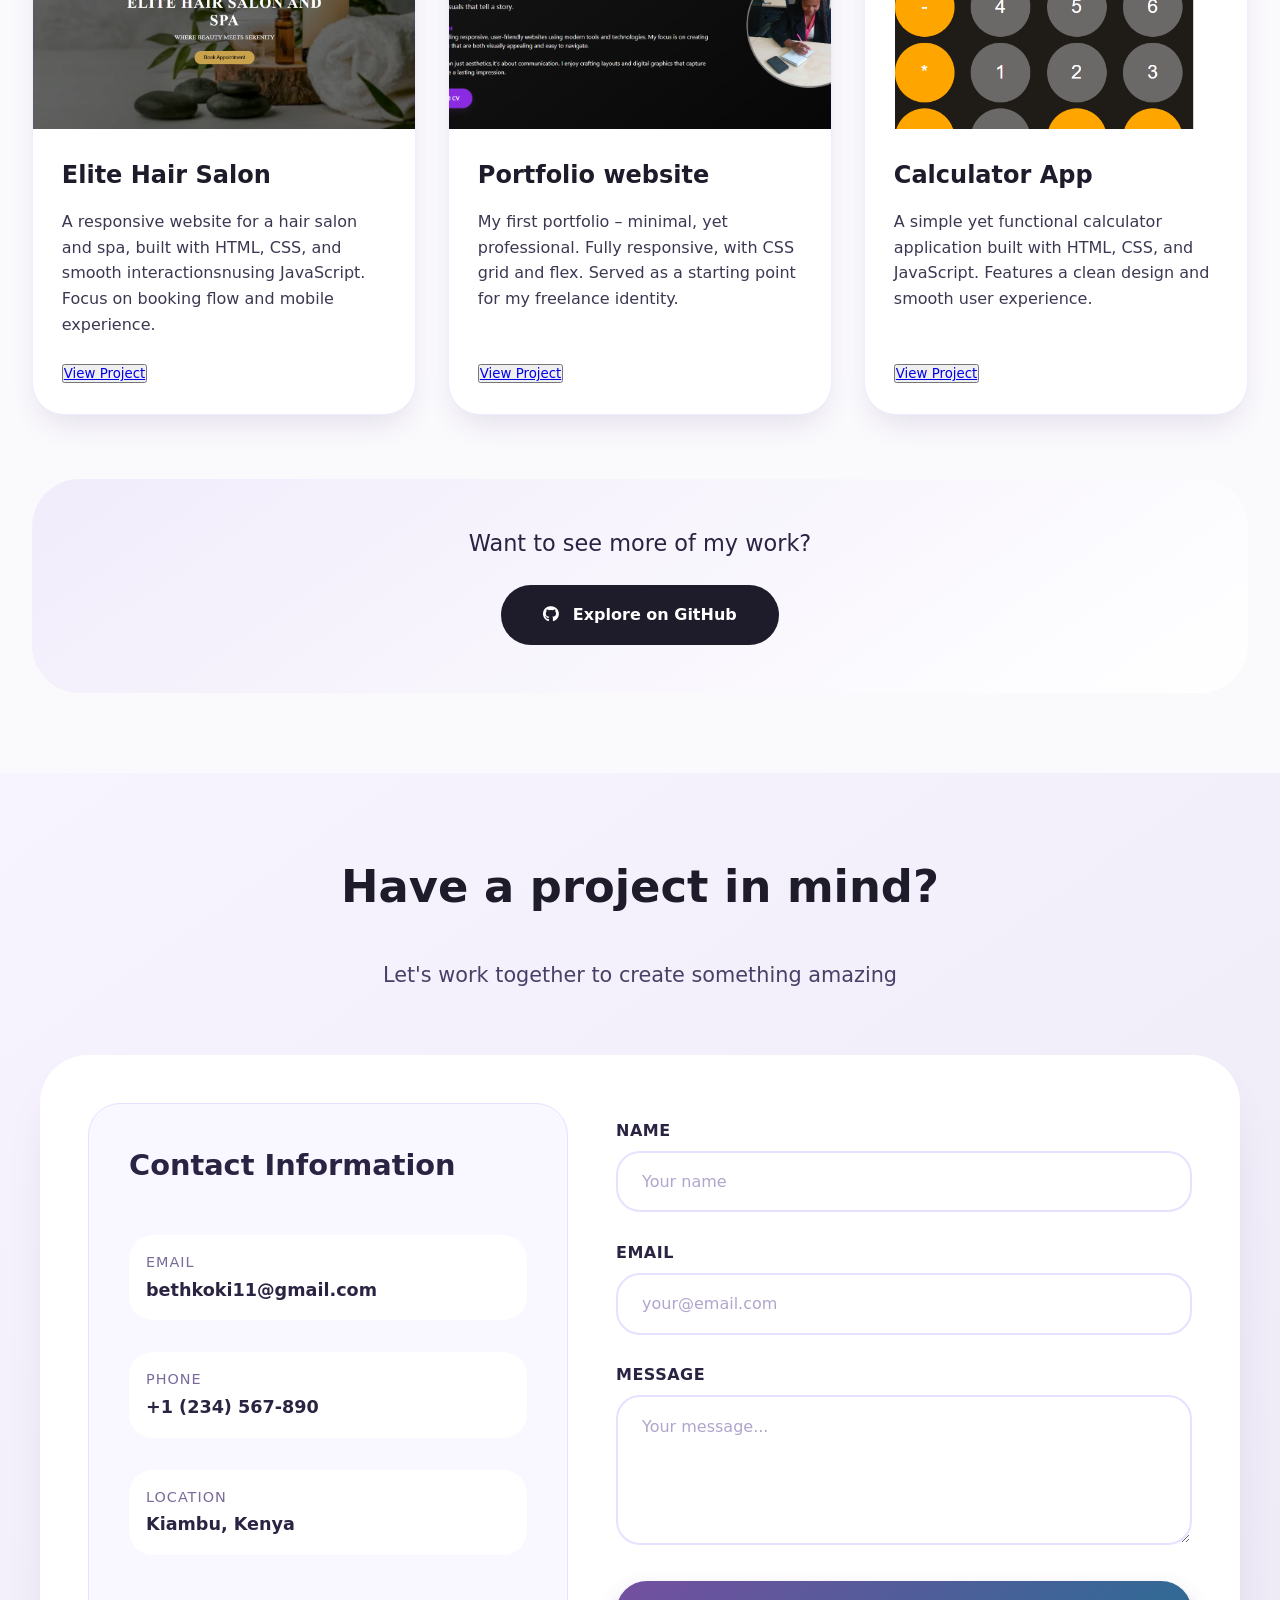
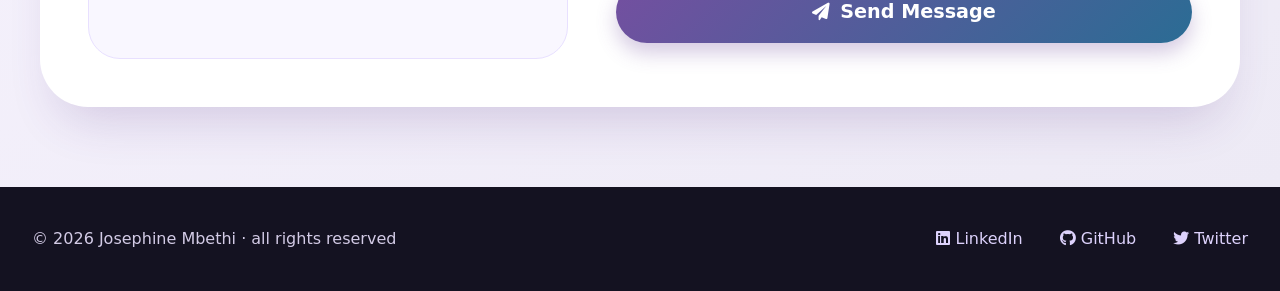
==== commit 56f587c0: "links added" ====
--- a/index.html
+++ b/index.html
@@ -3,7 +3,7 @@
 <head>
   <meta charset="UTF-8" />
   <meta name="viewport" content="width=device-width, initial-scale=1.0"/>
-  <title>Josephine Mbethi · creative dev</title>
+  <title>Josephine Mbethi </title>
   <link rel="stylesheet" href="https://cdnjs.cloudflare.com/ajax/libs/font-awesome/6.0.0-beta3/css/all.min.css">
   <link rel="stylesheet" href="styles.css">
   <style>
@@ -59,7 +59,7 @@
     <div class="about-wrapper">
       <div class="about-image-col">
         <div class="about-image-frame">
-          <img src="images/IMG-20251025-WA0026.jpg" alt="Josephine Mbethi" class="about-img" onerror="this.src='https://via.placeholder.com/400x500?text=Josephine'">
+          <img src="images/IMG-20251025-WA0026.jpg" alt="Josephine Mbethi" class="about-img">
           <div class="image-badge">
           </div>
         </div>
@@ -157,7 +157,7 @@
       <div class="projects-grid">
         <div class="project-card">
           <div class="project-image">
-            <img src="images/project-1.png" alt="Elite Hair Salon Website" onerror="this.src='https://via.placeholder.com/400x250/744fa0/ffffff?text=Hair+Salon'">
+            <img src="images/project-1.png" alt="Elite Hair Salon Website" >
             
           </div>
           <div class="project-content">
@@ -165,7 +165,7 @@
             <p>A responsive website for a hair salon and spa, built with HTML, CSS,
                and smooth interactionsnusing JavaScript. Focus on booking flow and mobile experience.</p>
             <div class="project-links">
-              <a href="https://elitehairsalonandspa.netlify.app/" target="_blank" class="project-link"></a>
+<button><a href="https://elite-hair-spa-and-salon.vercel.app/" target="_blank">View Project</a></button>
             </div>
           </div>
         </div>
@@ -182,7 +182,7 @@
             <p>My first portfolio – minimal, yet professional. Fully responsive, 
               with CSS grid and flex. Served as a starting point for my freelance identity.</p>
             <div class="project-links">
-              <a href="#" target="_blank" class="project-link"></a>
+<button><a href="https://portfolio-website-nu-dusky-98.vercel.app/" target="_blank">View Project</a></button>
             </div>
           </div>
         </div>
@@ -195,7 +195,7 @@
             <h4>Calculator App</h4>
             <p>A simple yet functional calculator application built with HTML, CSS, and JavaScript. Features a clean design and smooth user experience.</p>
             <div class="project-links">
-              <a href="#" target="_blank" class="project-link"></a>
+<button><a href="https://calculator-app-ten-theta-93.vercel.app/" target="_blank">View Project</a></button>
             </div>
           </div>
         </div>
@@ -279,9 +279,9 @@
   <div class="footer-content">
     <p>© 2026 Josephine Mbethi · all rights reserved</p>
     <div class="social-links">
-      <a href="https://www.linkedin.com/in/josephine-mbethi-5549062a0/"><i class="fab fa-linkedin"></i> LinkedIn</a>
-      <a href="https://github.com/Josephinembethi"><i class="fab fa-github"></i> GitHub</a>
-      <a href="#"><i class="fab fa-twitter"></i> Twitter</a>
+      <a href="https://www.linkedin.com/in/josephine-mbethi-5549062a0/" target="_blank"><i class="fab fa-linkedin"></i> LinkedIn</a>
+      <a href="https://github.com/Josephinembethi" target="_blank"><i class="fab fa-github"></i> GitHub</a>
+      <a href="https://twitter" target="_blank"><i class="fab fa-twitter"></i> Twitter</a>
     </div>
   </div>
 </footer>
--- a/styles.css
+++ b/styles.css
@@ -562,16 +562,7 @@
   opacity: 1;
 }
 
-.tech-tag {
-  background: white;
-  color: #2a2342;
-  padding: 0.3rem 1rem;
-  border-radius: 30px;
-  font-size: 0.8rem;
-  font-weight: 600;
-  backdrop-filter: blur(5px);
-  background: rgba(255, 255, 255, 0.95);
-}
+
 
 .project-content {
   padding: 1.8rem;
@@ -596,11 +587,11 @@
 
 
 
-.github-link, .behance-link {
+.github-link {
   color: #2b6c94;
 }
 
-.github-link:hover, .behance-link:hover {
+.github-link:hover:hover {
   color: #1a4a66;
 }
 
@@ -618,7 +609,12 @@
   margin-bottom: 1.5rem;
   font-weight: 500;
 }
-
+.project-link button{
+  color: black;
+  width: 100%;        
+border: none;
+background-color: #2b6c94;
+}
 .cta-button {
   display: inline-block;
   background: #1e1b2b;
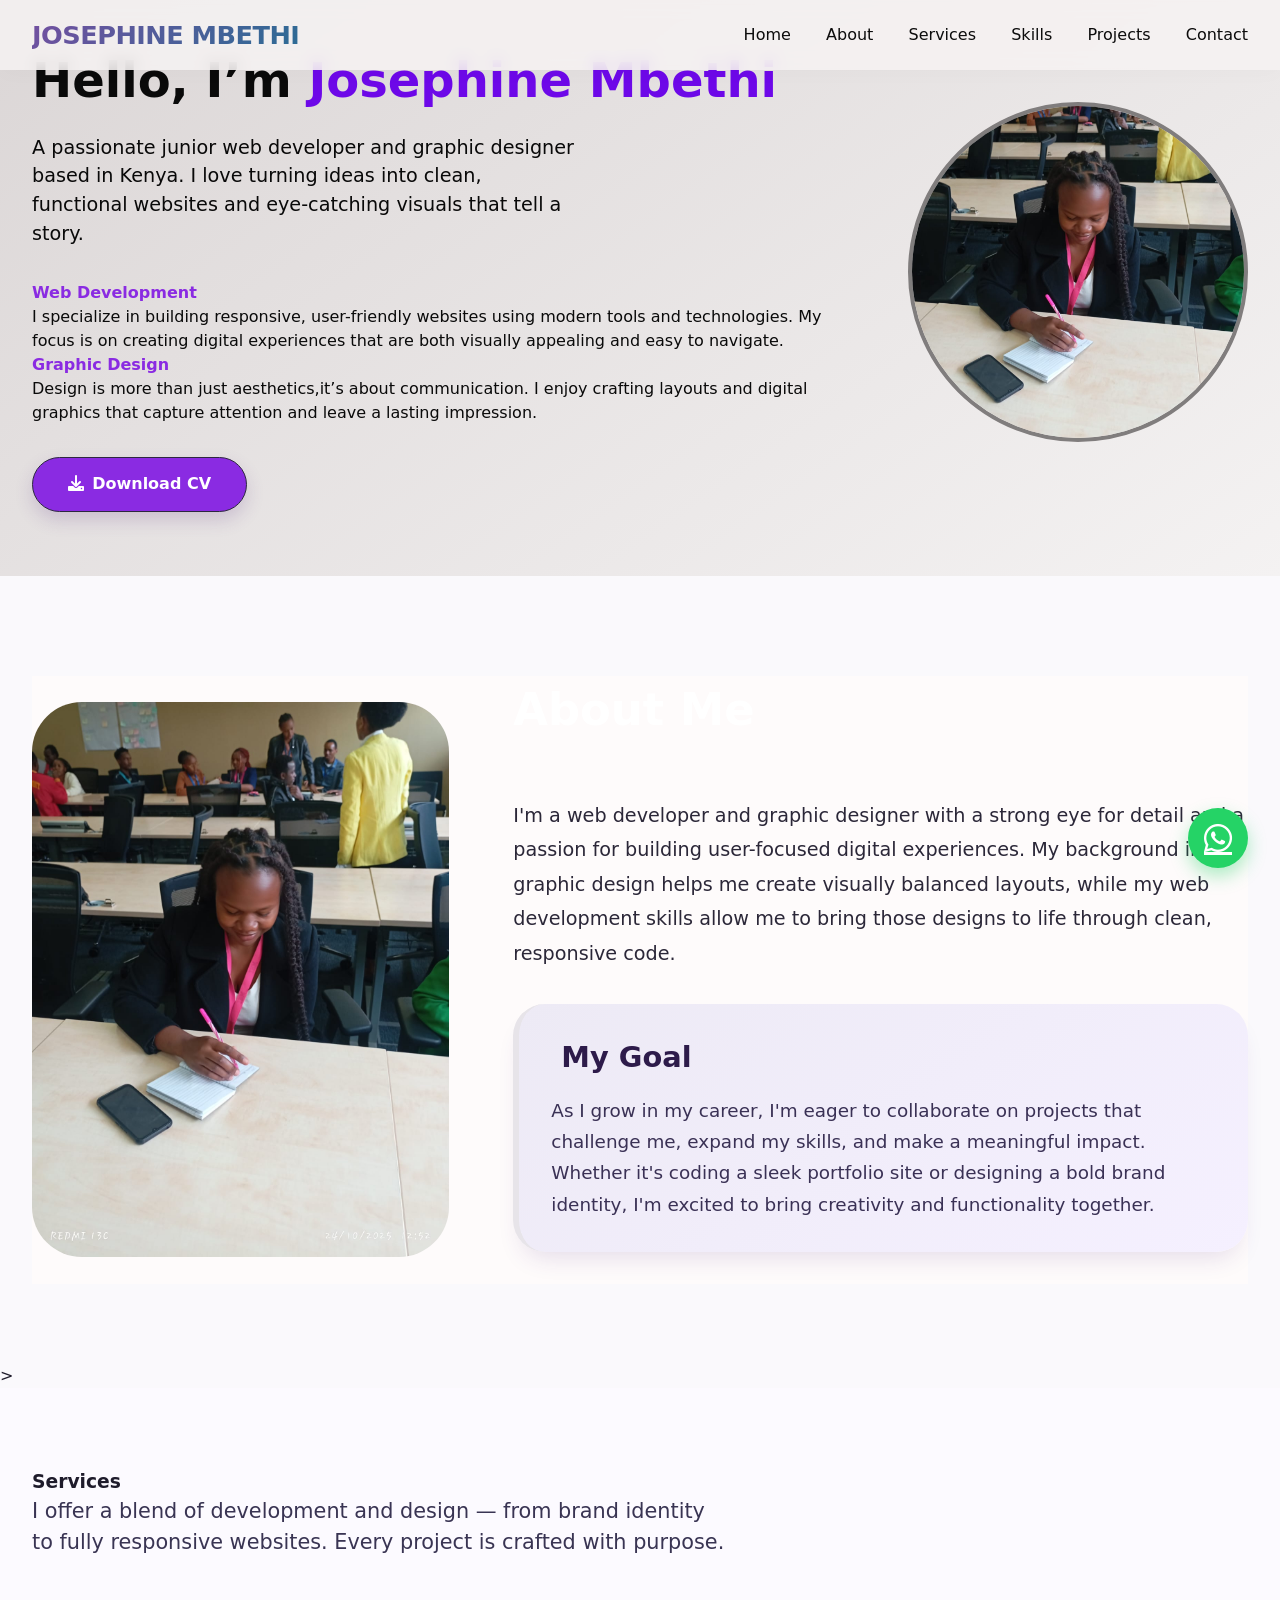
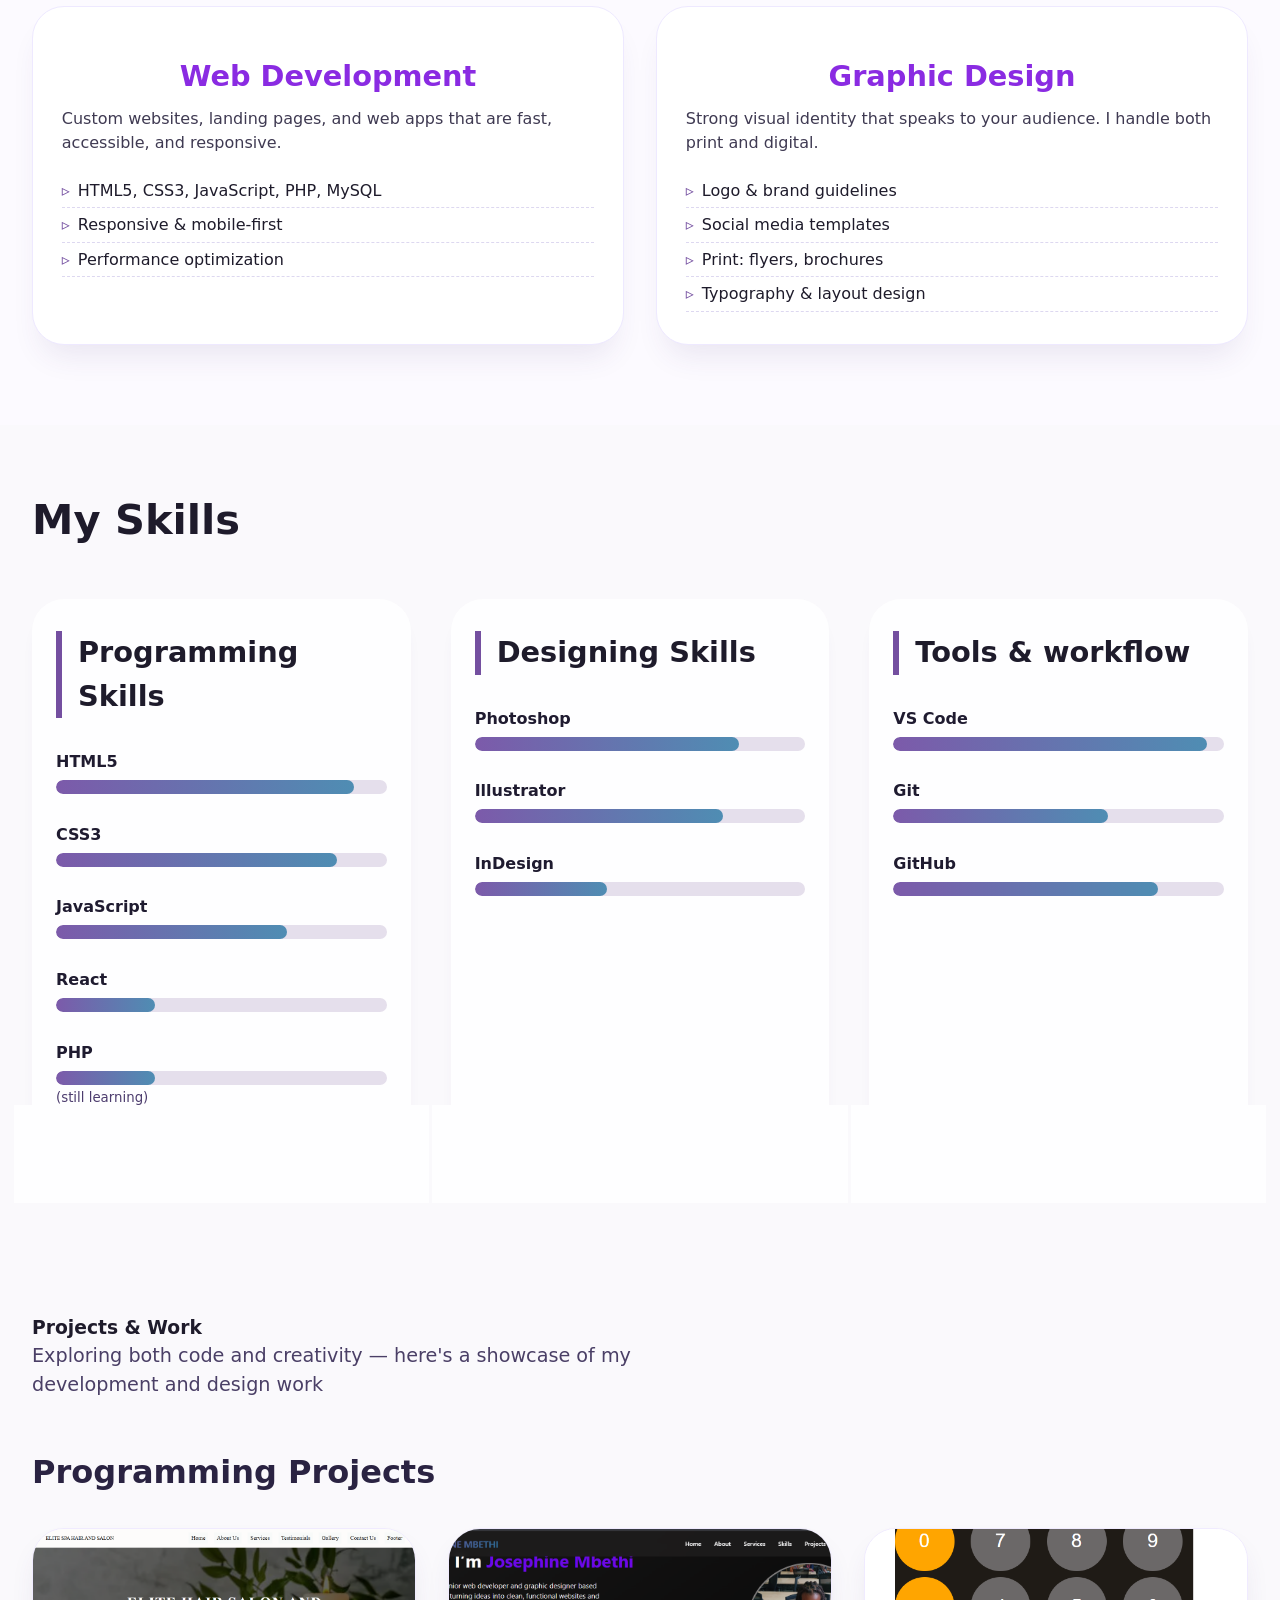
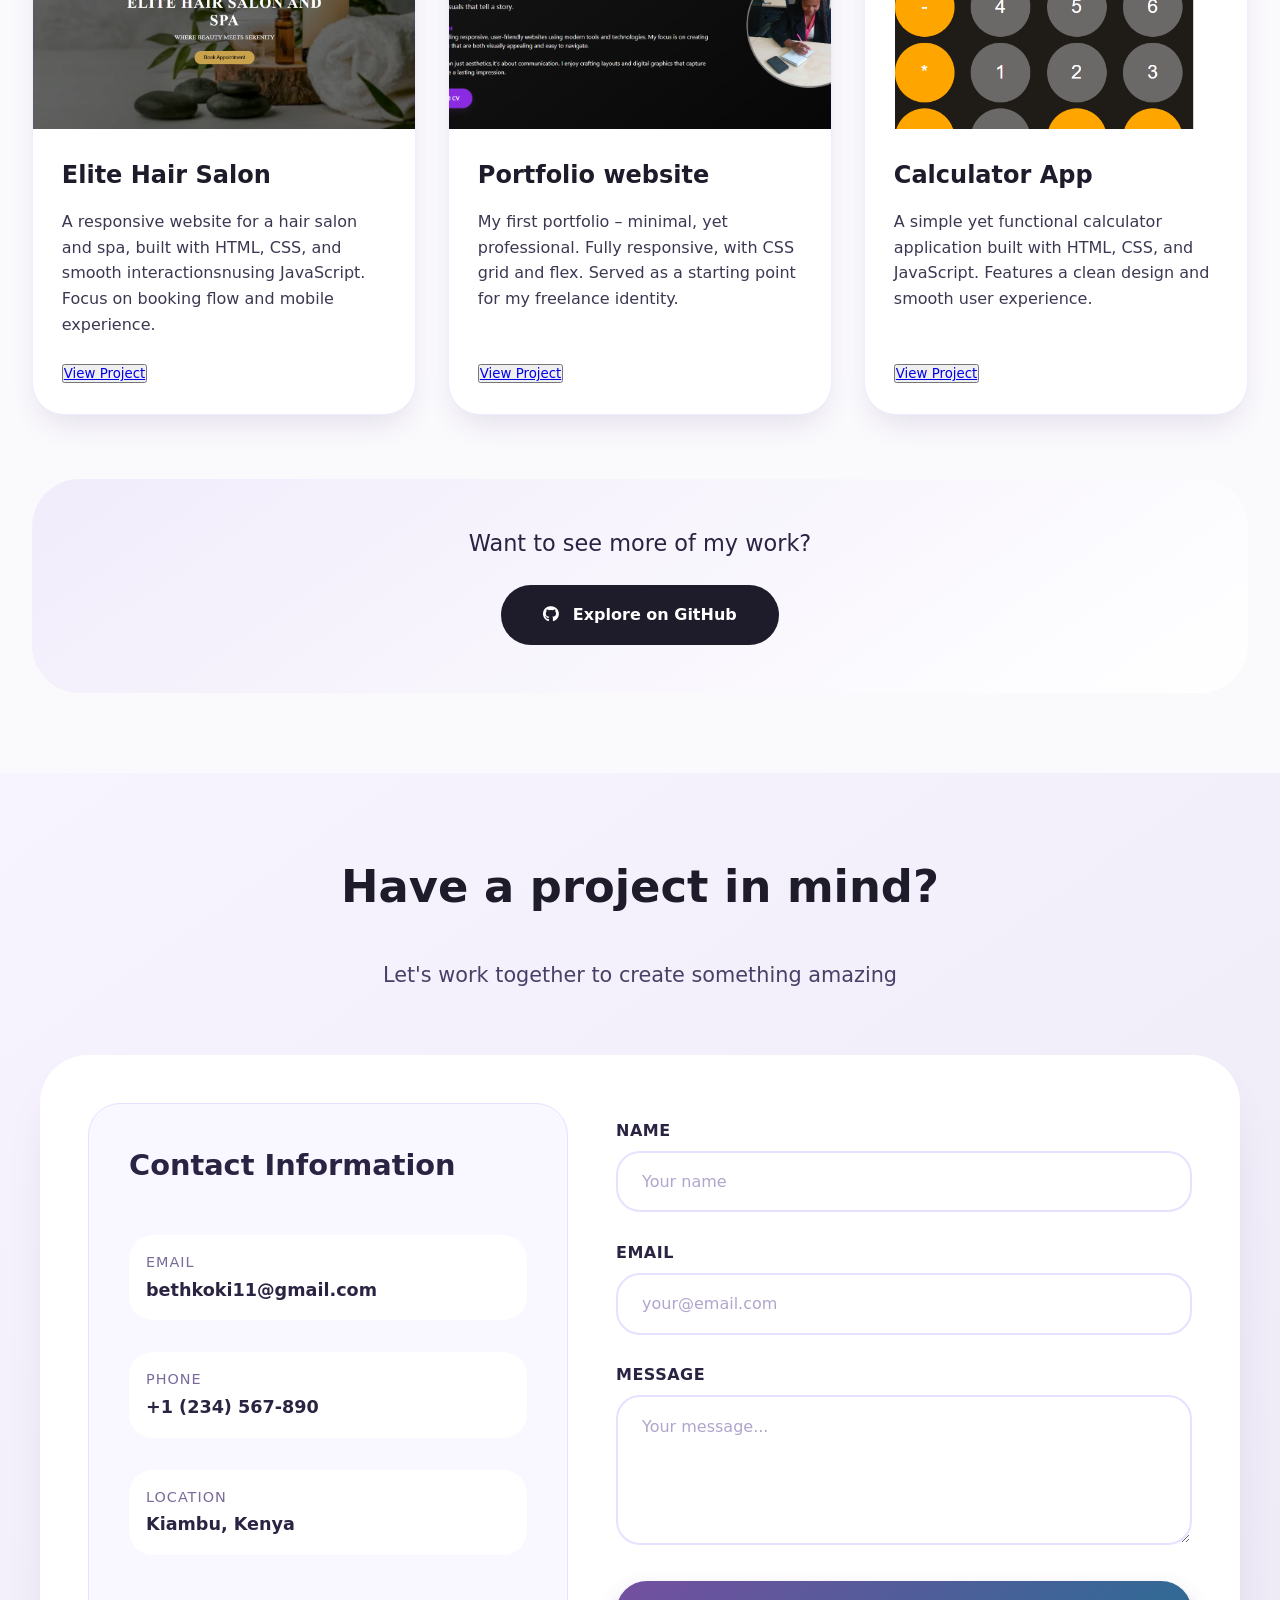
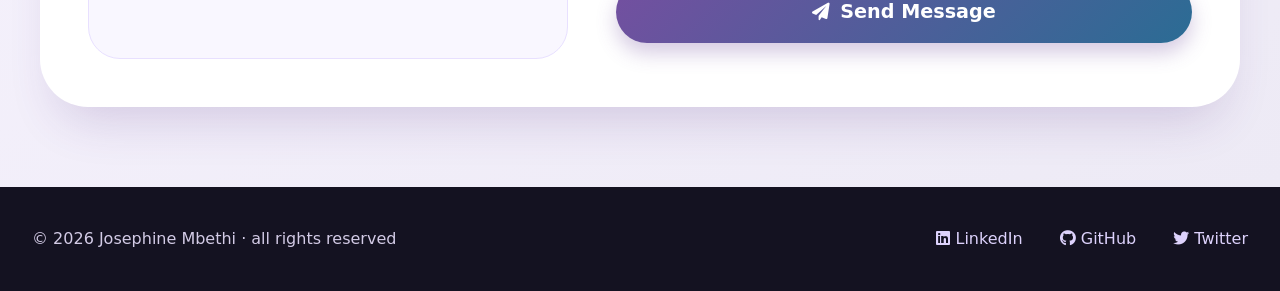
==== commit 52c055ef: "few changes" ====
--- a/index.html
+++ b/index.html
@@ -125,10 +125,36 @@
   <div class="skills-wrapper">
     <div class="skills-column">
       <h2>Programming Skills</h2>
-      <div class="skill"><span>HTML5</span><div class="bar-container"><div class="bar" data-skill-level="90%"></div></div></div>
-      <div class="skill"><span>CSS3</span><div class="bar-container"><div class="bar" data-skill-level="85%"></div></div></div>
-      <div class="skill"><span>JavaScript</span><div class="bar-container"><div class="bar" data-skill-level="70%"></div></div></div>
-      <div class="skill"><span>React</span><div class="bar-container"><div class="bar" data-skill-level="45%"></div></div></div>
+      <div class="skill">
+        <span>HTML5</span>
+        <div class="bar-container">
+          <div class="bar" data-skill-level="90%">
+          </div>
+        </div>
+      </div>
+      <div class="skill">
+        <span>CSS3</span>
+        <div class="bar-container">
+          <div class="bar" data-skill-level="85%">
+          </div>
+        </div>
+      </div>
+      <div class="skill">
+        <span>JavaScript</span>
+        <div class="bar-container">
+          <div class="bar" data-skill-level="70%">
+
+          </div>
+        </div>
+      </div>
+      <div class="skill">
+        <span>React</span>
+        <div class="bar-container">
+          <div class="bar" data-skill-level="30%">
+
+          </div>
+        </div>
+      </div>
       <div class="skill"><span>PHP</span><div class="bar-container"><div class="bar" data-skill-level="30%"></div></div><small style="color:#4c3c6e;">(still learning)</small></div>
     </div>
     <div class="skills-column">
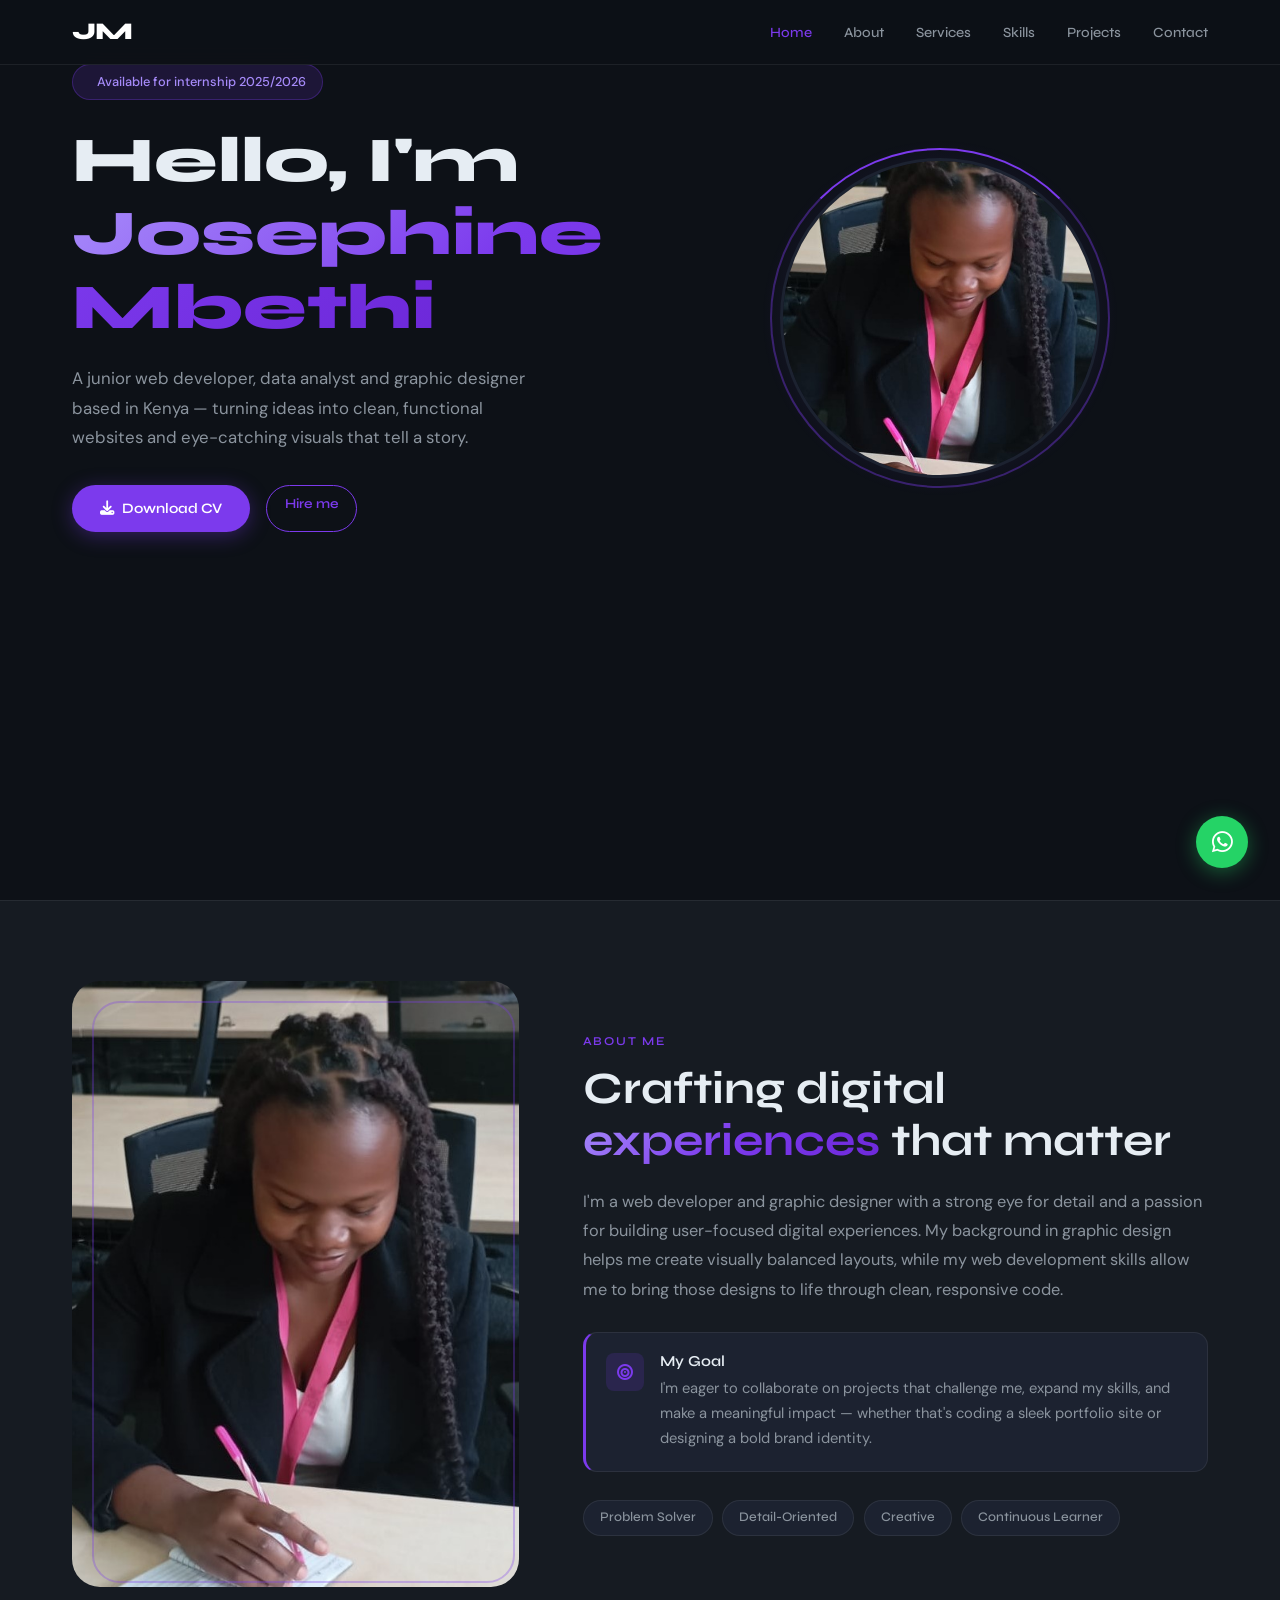
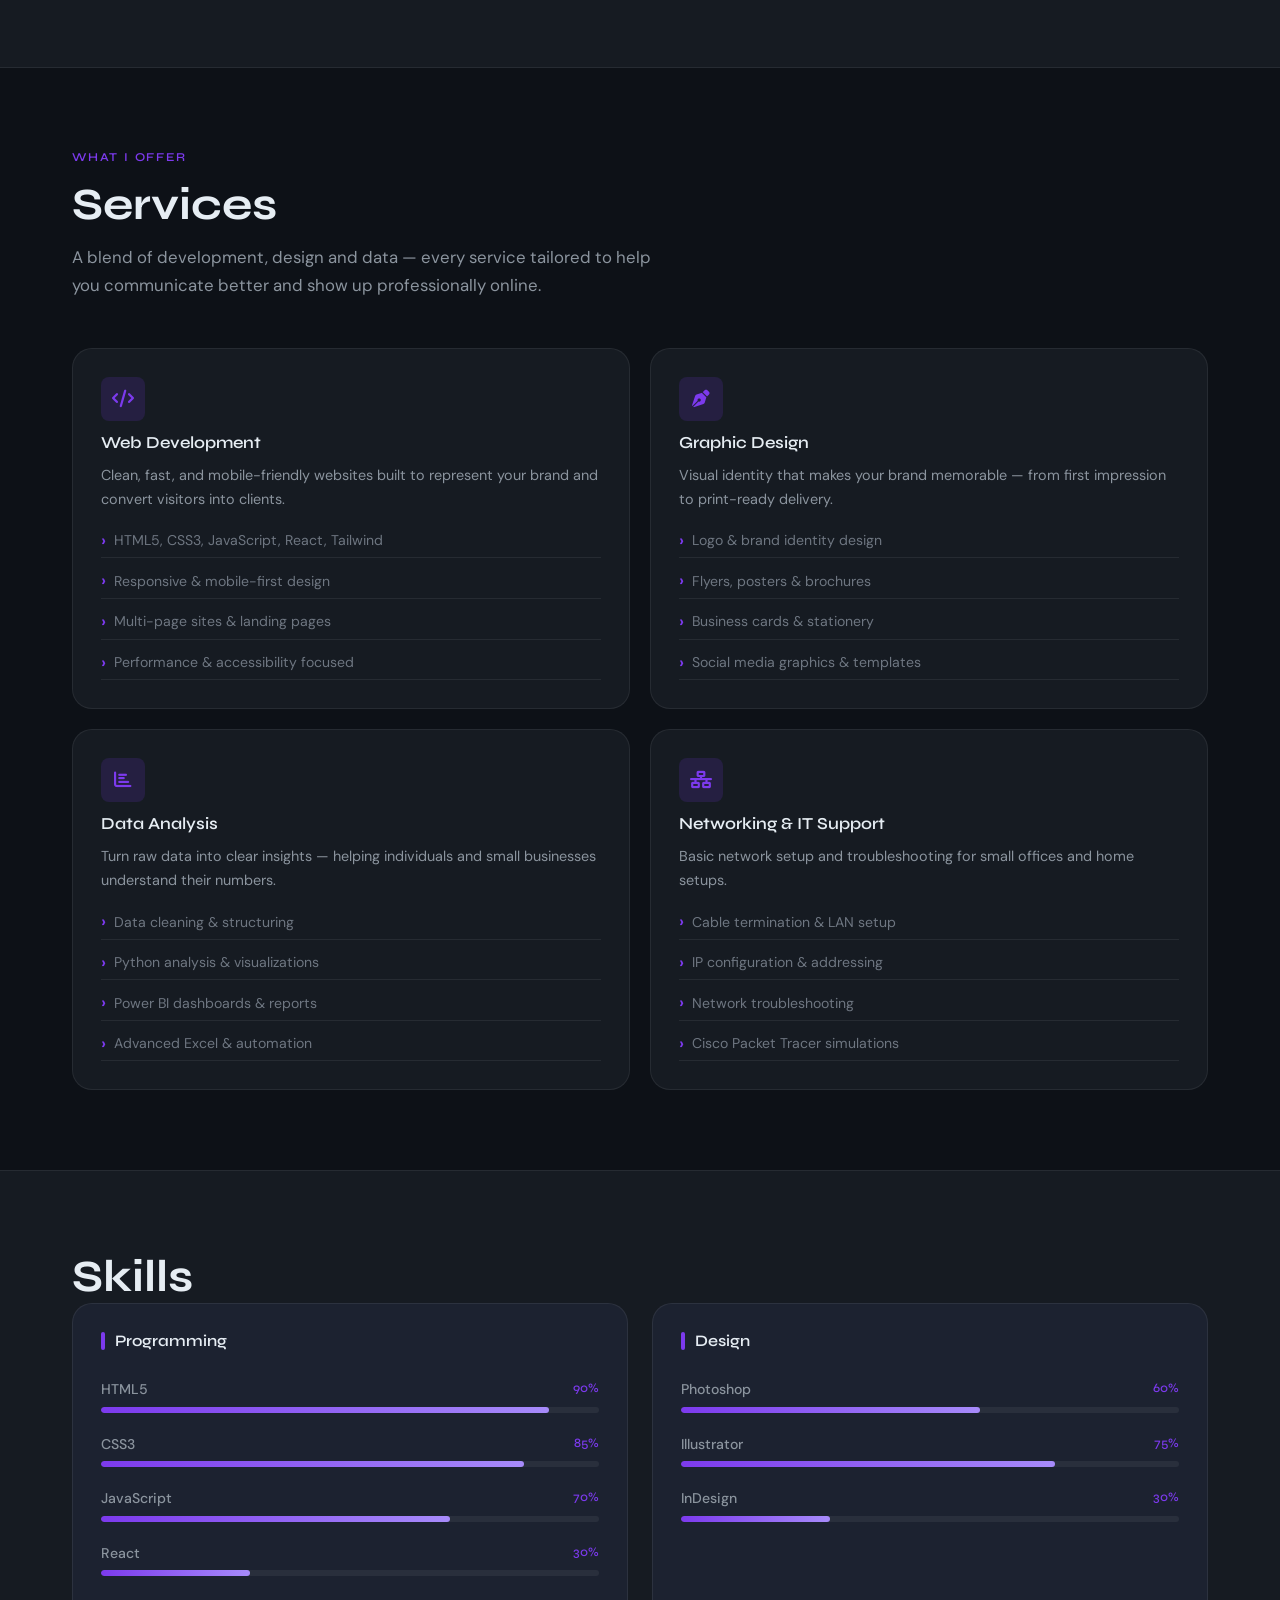
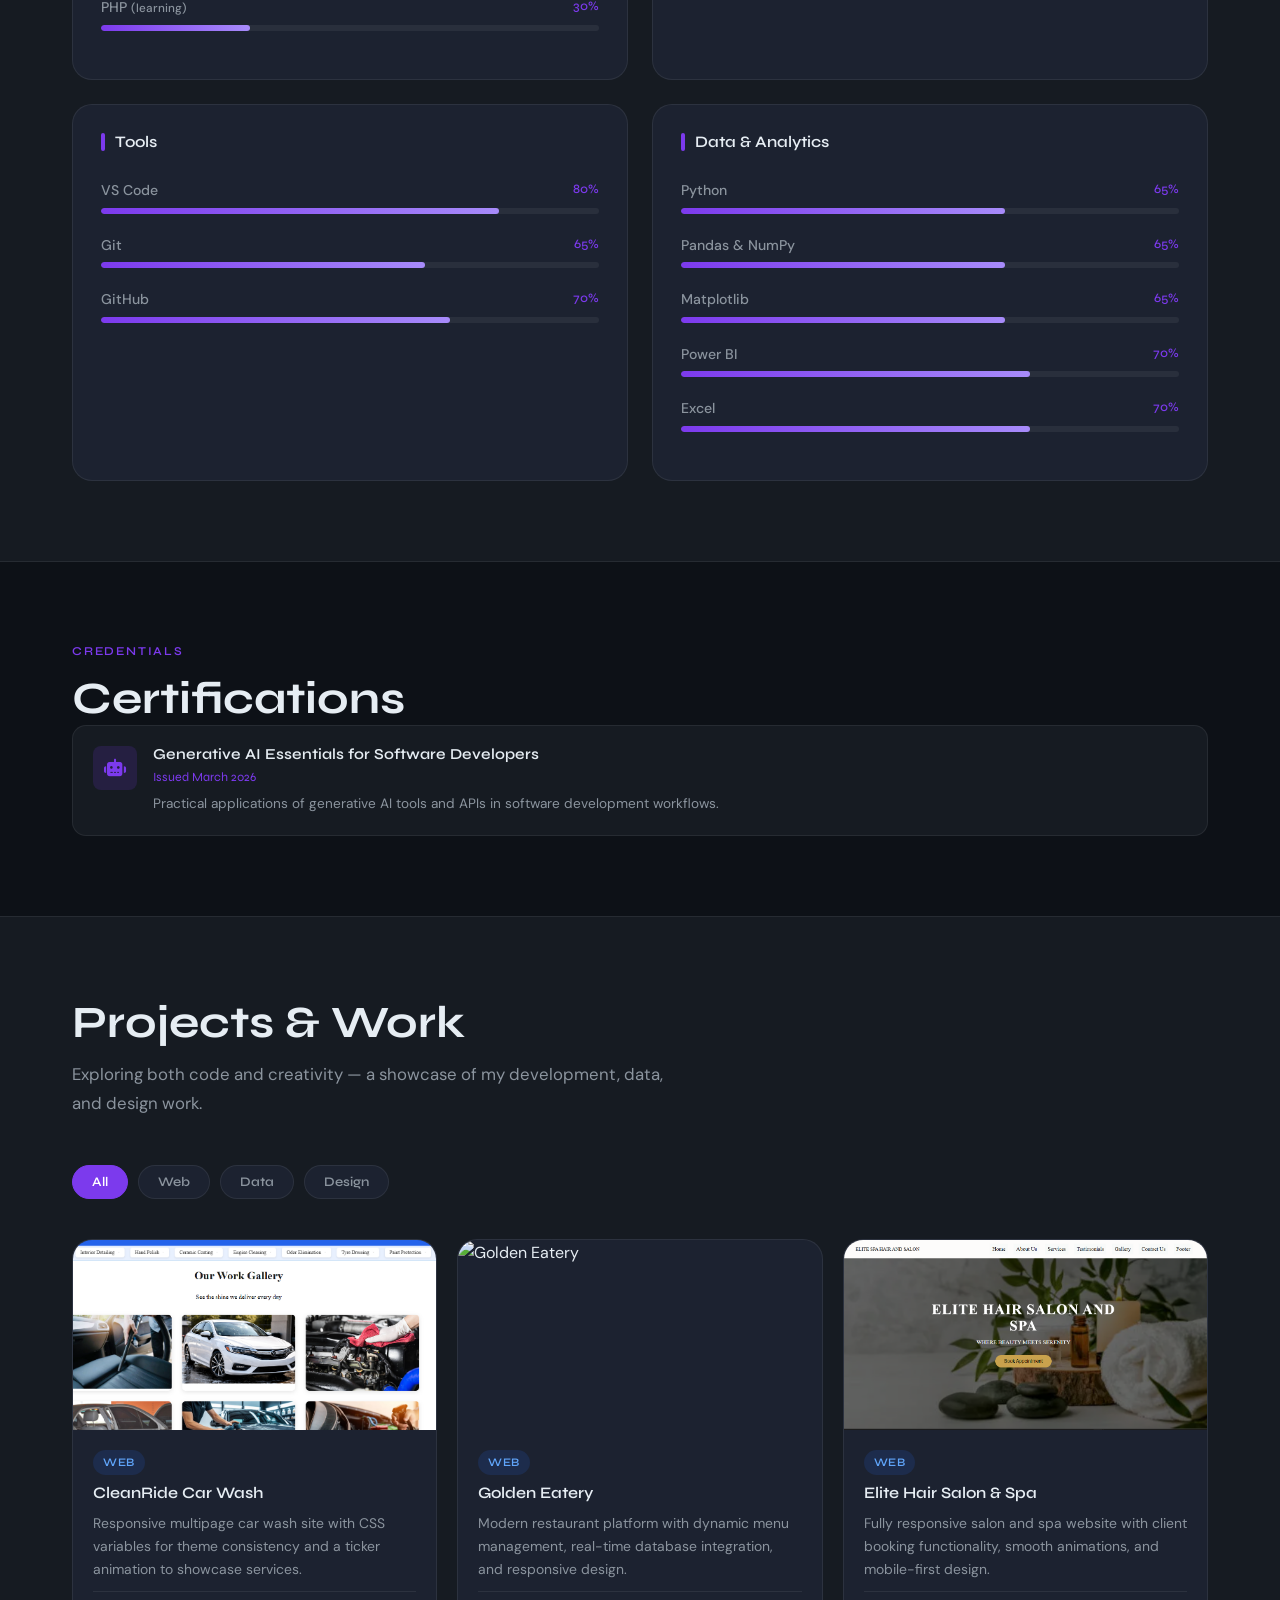
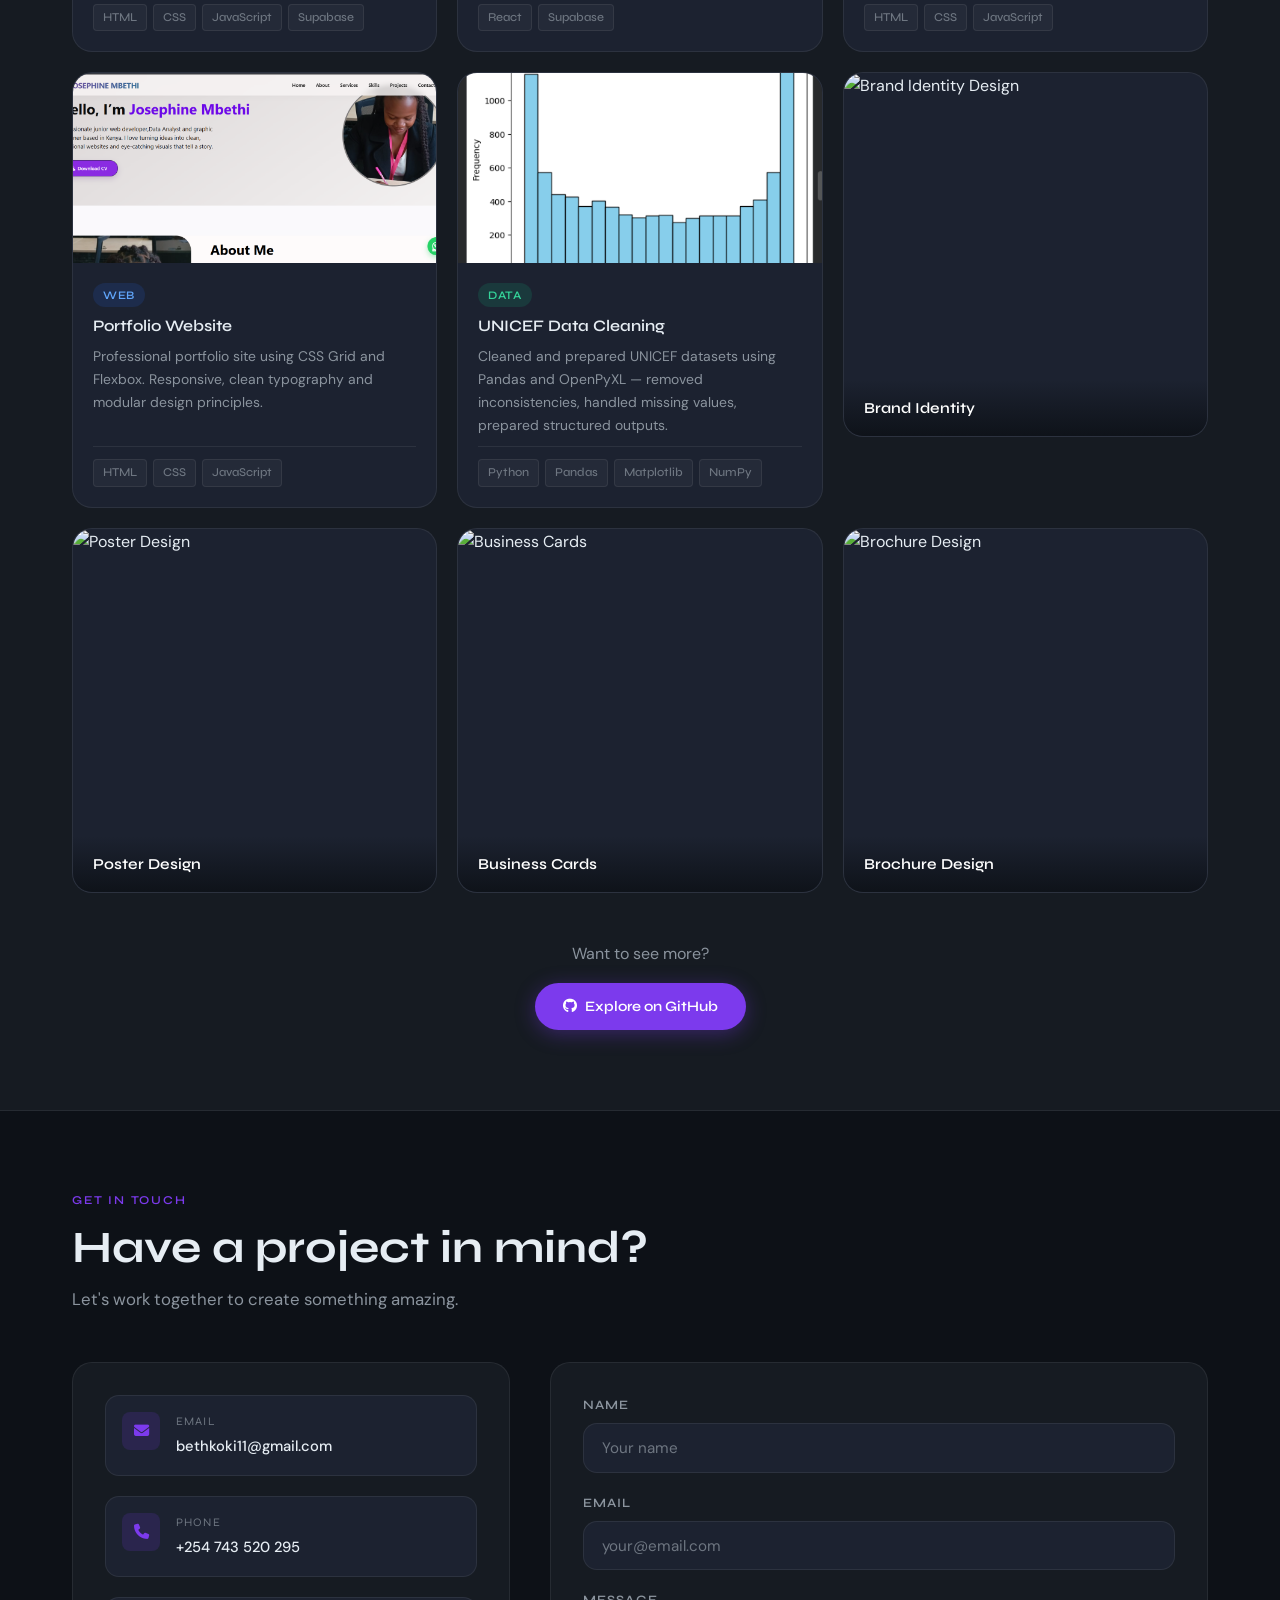
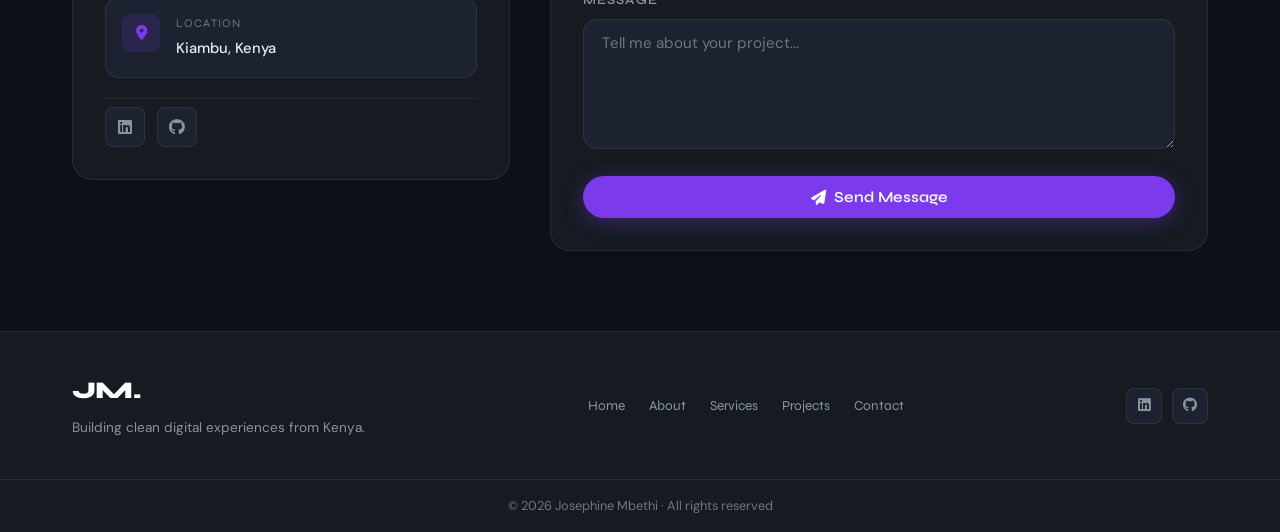
==== commit 9457f634: "Changed theme" ====
--- a/index.html
+++ b/index.html
@@ -1,20 +1,21 @@
+
 <!DOCTYPE html>
 <html lang="en">
 <head>
   <meta charset="UTF-8" />
   <meta name="viewport" content="width=device-width, initial-scale=1.0"/>
-  <title>Josephine Mbethi </title>
-  <link rel="stylesheet" href="https://cdnjs.cloudflare.com/ajax/libs/font-awesome/6.0.0-beta3/css/all.min.css">
+  <title>Josephine Mbethi</title>
+  <link rel="preconnect" href="https://fonts.googleapis.com">
+  <link rel="preconnect" href="https://fonts.gstatic.com" crossorigin>
+  <link href="https://fonts.googleapis.com/css2?family=Syne:wght@400;500;600;700;800&family=DM+Sans:ital,wght@0,300;0,400;0,500;1,300&display=swap" rel="stylesheet">
+  <link rel="stylesheet" href="https://cdnjs.cloudflare.com/ajax/libs/font-awesome/6.5.0/css/all.min.css">
   <link rel="stylesheet" href="styles.css">
-  <style>
-
-  </style>
 </head>
 <body>
 
-<header>
-  <nav class="hero">
-    <div class="logo">JOSEPHINE MBETHI</div>
+<header id="site-header">
+  <nav>
+    <div class="logo">JM</div>
     <ul class="nav-links">
       <li><a href="#home">Home</a></li>
       <li><a href="#about">About</a></li>
@@ -23,277 +24,382 @@
       <li><a href="#projects">Projects</a></li>
       <li><a href="#contact">Contact</a></li>
     </ul>
-    <button class="menu-toggle" aria-label="menu">
-      <span></span>
-      <span></span>
-      <span></span>
+    <button class="menu-toggle" aria-label="Toggle menu">
+       <button class="menu-toggle" aria-label="Toggle menu">
+      <span></span><span></span><span></span>
+    </button>
     </button>
   </nav>
 </header>
 
-<section id="home" class="hero-home">
-  <div class="hero-content">
+<section id="home">
+  <div class="hero-bg">
+  <div class="hero-inner">
     <div class="hero-text">
-      <h2>Hello, I’m <span>Josephine Mbethi</span></h2>
-      <p>A passionate junior web developer and graphic designer based in 
-         Kenya. I love turning ideas into clean, functional websites and 
-         eye-catching visuals that tell a story.
-
-   <h4>Web Development</h4>
-I specialize in building responsive, user-friendly websites using modern 
-tools and technologies. My focus is on creating digital experiences
- that are both visually appealing and easy to navigate.
-
-<h4>Graphic Design</h4>
-Design is more than just aesthetics,it’s about communication. I enjoy crafting
-  layouts and digital graphics that capture attention and leave a
-   lasting impression.</p>
-      <a href="CURRICULUM VITAE.pdf" download class="btn-cv"><i class="fas fa-download" style="margin-right: 8px;"></i>Download CV</a>
-    </div>
-    <img src="images/IMG-20251025-WA0026.jpg" alt="Josephine Mbethi" class="profile-img">
-  </div>
-</section>
-
-<section id="about" class="section">
-  <div class="about-container">
-    <div class="about-wrapper">
-      <div class="about-image-col">
-        <div class="about-image-frame">
-          <img src="images/IMG-20251025-WA0026.jpg" alt="Josephine Mbethi" class="about-img">
-          <div class="image-badge">
-          </div>
-        </div>
-      </div>
-      <div class="about-content-col">
-        <h3>About Me</h3>
-        <p class="about-intro">I'm a web developer and graphic designer with
-          a strong eye for detail and a passion for building user-focused 
-          digital experiences. My background in graphic design helps me
-           create visually balanced layouts, while my web development skills 
-           allow me to bring those designs to life through clean, responsive code.</p>
-        
-        <div class="about-highlight">
-          <h4><span class="highlight-icon"></span> My Goal</h4>
-          <p>As I grow in my career, I'm eager to collaborate on projects that
-             challenge me, expand my skills, and make a meaningful impact.
-              Whether it's coding a sleek portfolio site or designing a bold
-               brand identity, I'm excited to bring creativity and functionality 
-               together.</p>
-        </div>
-        
-       
-      </div>
-    </div>
-  </div>
-</section>>
-
-<section id="services" class="section" style="background: #fcfaff;">
-  <div class="service-container">
-    <h3>Services</h3>
-    <p class="section-intro">I offer a blend of development and design — from brand identity to
-       fully responsive websites. Every project is crafted with purpose.</p>
+      <div class="hero-badge">
+        <span class="badge-dot"></span>
+        Available for internship 2025/2026
+      </div>
+      <h1>Hello, I'm<br><span class="gradient-text">Josephine Mbethi</span></h1>
+      <p class="hero-desc">A junior web developer, data analyst and graphic designer based in Kenya — turning ideas into clean, functional websites and eye-catching visuals that tell a story.</p>
+      <div class="hero-actions">
+        <a href="CV_Josephine.pdf" download class="btn-primary">
+          <i class="fas fa-download"></i> Download CV
+        </a>
+            <a href="#contact" class="nav-cta">Hire me</a>
+
+      </div>
+      
+    </div>
+    <div class="hero-image">
+      <div class="img-frame">
+        <img src="images/IMG-20251025-WA0026.jpg" alt="Josephine Mbethi" class="profile-img">
+        <div class="img-ring"></div>
+        <div class="img-glow"></div>
+      </div>
+         </div>
+  </div>
+</section>
+
+<section id="about">
+  <div class="section-inner">
+    <div class="about-grid">
+      <div class="about-img-col">
+        <div class="about-img-wrap">
+          <img src="images/IMG-20251025-WA0026.jpg" alt="Josephine Mbethi">
+          <div class="about-img-border"></div>
+        </div>
+      </div>
+      <div class="about-text-col">
+        <p class="section-eyebrow">About me</p>
+        <h2>Crafting digital <span class="gradient-text">experiences</span> that matter</h2>
+        <p class="about-body">I'm a web developer and graphic designer with a strong eye for detail and a passion for building user-focused digital experiences. My background in graphic design helps me create visually balanced layouts, while my web development skills allow me to bring those designs to life through clean, responsive code.</p>
+        <div class="about-goal">
+          <div class="goal-icon"><i class="fas fa-bullseye"></i></div>
+          <div>
+            <h4>My Goal</h4>
+            <p>I'm eager to collaborate on projects that challenge me, expand my skills, and make a meaningful impact — whether that's coding a sleek portfolio site or designing a bold brand identity.</p>
+          </div>
+        </div>
+        <div class="about-tags">
+          <span>Problem Solver</span>
+          <span>Detail-Oriented</span>
+          <span>Creative</span>
+          <span>Continuous Learner</span>
+        </div>
+      </div>
+    </div>
+  </div>
+</section>
+
+<section id="services">
+  <div class="section-inner">
+    <p class="section-eyebrow">What I offer</p>
+    <h2>Services</h2>
+    <p class="section-sub">A blend of development, design and data — every service tailored to help you communicate better and show up professionally online.</p>
     <div class="services-grid">
       <div class="service-card">
-        <div class="service-icon"></div>
+        <div class="service-icon-wrap"><i class="fas fa-code"></i></div>
         <h4>Web Development</h4>
-        <p>Custom websites, landing pages, and web apps that are fast,
-           accessible, and responsive.</p>
+        <p>Clean, fast, and mobile-friendly websites built to represent your brand and convert visitors into clients.</p>
         <ul>
-          <li>HTML5, CSS3, JavaScript, PHP, MySQL</li>
-          <li>Responsive & mobile‑first</li>
-          <li>Performance optimization</li>
+          <li>HTML5, CSS3, JavaScript, React, Tailwind</li>
+          <li>Responsive &amp; mobile-first design</li>
+          <li>Multi-page sites &amp; landing pages</li>
+          <li>Performance &amp; accessibility focused</li>
         </ul>
       </div>
       <div class="service-card">
-        <div class="service-icon"></div>
+        <div class="service-icon-wrap"><i class="fas fa-pen-nib"></i></div>
         <h4>Graphic Design</h4>
-        <p>Strong visual identity that speaks to your audience. I handle both print and digital.</p>
+        <p>Visual identity that makes your brand memorable — from first impression to print-ready delivery.</p>
         <ul>
-          <li>Logo & brand guidelines</li>
-          <li>Social media templates</li>
-          <li>Print: flyers, brochures</li>
-          <li>Typography & layout design</li>
+          <li>Logo &amp; brand identity design</li>
+          <li>Flyers, posters &amp; brochures</li>
+          <li>Business cards &amp; stationery</li>
+          <li>Social media graphics &amp; templates</li>
         </ul>
       </div>
-      
-    </div>
-  </div>
-</section>
-
-<section id="skills" class="skills-container">
-  <h1 class="skills-title">My Skills</h1>
-  <div class="skills-wrapper">
-    <div class="skills-column">
-      <h2>Programming Skills</h2>
-      <div class="skill">
-        <span>HTML5</span>
-        <div class="bar-container">
-          <div class="bar" data-skill-level="90%">
-          </div>
-        </div>
-      </div>
-      <div class="skill">
-        <span>CSS3</span>
-        <div class="bar-container">
-          <div class="bar" data-skill-level="85%">
-          </div>
-        </div>
-      </div>
-      <div class="skill">
-        <span>JavaScript</span>
-        <div class="bar-container">
-          <div class="bar" data-skill-level="70%">
-
-          </div>
-        </div>
-      </div>
-      <div class="skill">
-        <span>React</span>
-        <div class="bar-container">
-          <div class="bar" data-skill-level="30%">
-
-          </div>
-        </div>
-      </div>
-      <div class="skill"><span>PHP</span><div class="bar-container"><div class="bar" data-skill-level="30%"></div></div><small style="color:#4c3c6e;">(still learning)</small></div>
-    </div>
-    <div class="skills-column">
-      <h2>Designing Skills</h2>
-      <div class="skill"><span>Photoshop</span><div class="bar-container"><div class="bar" data-skill-level="80%"></div></div></div>
-      <div class="skill"><span>Illustrator</span><div class="bar-container"><div class="bar" data-skill-level="75%"></div></div></div>
-      <div class="skill"><span>InDesign</span><div class="bar-container"><div class="bar" data-skill-level="40%"></div></div></div>
-    </div>
-    <div class="skills-column">
-      <h2>Tools & workflow</h2>
-      <div class="skill"><span>VS Code</span><div class="bar-container"><div class="bar" data-skill-level="95%"></div></div></div>
-      <div class="skill"><span>Git</span><div class="bar-container"><div class="bar" data-skill-level="65%"></div></div></div>
-      <div class="skill"><span>GitHub</span><div class="bar-container"><div class="bar" data-skill-level="80%"></div></div></div>
-    </div>
-  </div>
-</section>
-<section id="projects" class="section">
-  <div class="projects-container">
-    <h3>Projects & Work</h3>
-    <p class="projects-intro">Exploring both code and creativity — here's a showcase of my development and design work</p>
-    
-    <div class="project-category">
-      <div class="category-header">
-        <h4>Programming Projects</h4>
-      </div>
-      <div class="projects-grid">
-        <div class="project-card">
-          <div class="project-image">
-            <img src="images/project-1.png" alt="Elite Hair Salon Website" >
-            
-          </div>
-          <div class="project-content">
-            <h4>Elite Hair Salon</h4>
-            <p>A responsive website for a hair salon and spa, built with HTML, CSS,
-               and smooth interactionsnusing JavaScript. Focus on booking flow and mobile experience.</p>
-            <div class="project-links">
-<button><a href="https://elite-hair-spa-and-salon.vercel.app/" target="_blank">View Project</a></button>
-            </div>
-          </div>
-        </div>
-
-        <div class="project-card">
-          <div class="project-image">
-            <img src="images/portfolio project.png" alt="Portfolio ">
-            <div class="project-overlay">
->
-            </div>
-          </div>
-          <div class="project-content">
-            <h4>Portfolio website</h4>
-            <p>My first portfolio – minimal, yet professional. Fully responsive, 
-              with CSS grid and flex. Served as a starting point for my freelance identity.</p>
-            <div class="project-links">
-<button><a href="https://portfolio-website-nu-dusky-98.vercel.app/" target="_blank">View Project</a></button>
-            </div>
-          </div>
-        </div>
-        <div class="project-card">
-          <div class="project-image">
-              <img src="images/calculator app.png" alt="Calculator App" >
-            
-          </div>
-          <div class="project-content">
-            <h4>Calculator App</h4>
-            <p>A simple yet functional calculator application built with HTML, CSS, and JavaScript. Features a clean design and smooth user experience.</p>
-            <div class="project-links">
-<button><a href="https://calculator-app-ten-theta-93.vercel.app/" target="_blank">View Project</a></button>
-            </div>
-          </div>
-        </div>
-      </div>
-    </div>
-    
+      <div class="service-card">
+        <div class="service-icon-wrap"><i class="fas fa-chart-bar"></i></div>
+        <h4>Data Analysis</h4>
+        <p>Turn raw data into clear insights — helping individuals and small businesses understand their numbers.</p>
+        <ul>
+          <li>Data cleaning &amp; structuring</li>
+          <li>Python analysis &amp; visualizations</li>
+          <li>Power BI dashboards &amp; reports</li>
+          <li>Advanced Excel &amp; automation</li>
+        </ul>
+      </div>
+      <div class="service-card">
+        <div class="service-icon-wrap"><i class="fas fa-network-wired"></i></div>
+        <h4>Networking &amp; IT Support</h4>
+        <p>Basic network setup and troubleshooting for small offices and home setups.</p>
+        <ul>
+          <li>Cable termination &amp; LAN setup</li>
+          <li>IP configuration &amp; addressing</li>
+          <li>Network troubleshooting</li>
+          <li>Cisco Packet Tracer simulations</li>
+        </ul>
+      </div>
+    </div>
+  </div>
+</section>
+
+<section id="skills">
+  <div class="section-inner">
+    <h2>Skills</h2>
+    <div class="skills-grid">
+      <div class="skills-col">
+        <h3><span class="col-bar"></span>Programming</h3>
+        <div class="skill"><div class="skill-head"><span>HTML5</span><span class="skill-pct">90%</span></div><div class="bar-track"><div class="bar-fill" data-skill-level="90%"></div></div></div>
+        <div class="skill"><div class="skill-head"><span>CSS3</span><span class="skill-pct">85%</span></div><div class="bar-track"><div class="bar-fill" data-skill-level="85%"></div></div></div>
+        <div class="skill"><div class="skill-head"><span>JavaScript</span><span class="skill-pct">70%</span></div><div class="bar-track"><div class="bar-fill" data-skill-level="70%"></div></div></div>
+        <div class="skill"><div class="skill-head"><span>React</span><span class="skill-pct">30%</span></div><div class="bar-track"><div class="bar-fill" data-skill-level="30%"></div></div></div>
+        <div class="skill"><div class="skill-head"><span>PHP <small>(learning)</small></span><span class="skill-pct">30%</span></div><div class="bar-track"><div class="bar-fill" data-skill-level="30%"></div></div></div>
+      </div>
+      <div class="skills-col">
+        <h3><span class="col-bar"></span>Design</h3>
+        <div class="skill"><div class="skill-head"><span>Photoshop</span><span class="skill-pct">60%</span></div><div class="bar-track"><div class="bar-fill" data-skill-level="60%"></div></div></div>
+        <div class="skill"><div class="skill-head"><span>Illustrator</span><span class="skill-pct">75%</span></div><div class="bar-track"><div class="bar-fill" data-skill-level="75%"></div></div></div>
+        <div class="skill"><div class="skill-head"><span>InDesign</span><span class="skill-pct">30%</span></div><div class="bar-track"><div class="bar-fill" data-skill-level="30%"></div></div></div>
+      </div>
+      <div class="skills-col">
+        <h3><span class="col-bar"></span>Tools</h3>
+        <div class="skill"><div class="skill-head"><span>VS Code</span><span class="skill-pct">80%</span></div><div class="bar-track"><div class="bar-fill" data-skill-level="80%"></div></div></div>
+        <div class="skill"><div class="skill-head"><span>Git</span><span class="skill-pct">65%</span></div><div class="bar-track"><div class="bar-fill" data-skill-level="65%"></div></div></div>
+        <div class="skill"><div class="skill-head"><span>GitHub</span><span class="skill-pct">70%</span></div><div class="bar-track"><div class="bar-fill" data-skill-level="70%"></div></div></div>
+      </div>
+      <div class="skills-col">
+        <h3><span class="col-bar"></span>Data &amp; Analytics</h3>
+        <div class="skill"><div class="skill-head"><span>Python</span><span class="skill-pct">65%</span></div><div class="bar-track"><div class="bar-fill" data-skill-level="65%"></div></div></div>
+        <div class="skill"><div class="skill-head"><span>Pandas &amp; NumPy</span><span class="skill-pct">65%</span></div><div class="bar-track"><div class="bar-fill" data-skill-level="65%"></div></div></div>
+        <div class="skill"><div class="skill-head"><span>Matplotlib</span><span class="skill-pct">65%</span></div><div class="bar-track"><div class="bar-fill" data-skill-level="65%"></div></div></div>
+        <div class="skill"><div class="skill-head"><span>Power BI</span><span class="skill-pct">70%</span></div><div class="bar-track"><div class="bar-fill" data-skill-level="70%"></div></div></div>
+        <div class="skill"><div class="skill-head"><span>Excel</span><span class="skill-pct">70%</span></div><div class="bar-track"><div class="bar-fill" data-skill-level="70%"></div></div></div>
+      </div>
+    </div>
+  </div>
+</section>
+
+<section id="certifications">
+  <div class="section-inner">
+    <p class="section-eyebrow">Credentials</p>
+    <h2>Certifications</h2>
+    <div class="cert-grid">
+      <div class="cert-card">
+        <div class="cert-icon"><i class="fas fa-robot"></i></div>
+        <div class="cert-info">
+          <h4>Generative AI Essentials for Software Developers</h4>
+          <span class="cert-date">Issued March 2026</span>
+          <p>Practical applications of generative AI tools and APIs in software development workflows.</p>
+        </div>
+      </div>
+    </div>
+  </div>
+</section>
+
+<section id="projects">
+  <div class="section-inner">
+    <h2>Projects & Work</h2>
+    <p class="section-sub">Exploring both code and creativity — a showcase of my development, data, and design work.</p>
+
+    <div class="projects-filter">
+      <button class="filter-btn active" data-filter="all">All</button>
+      <button class="filter-btn" data-filter="web">Web</button>
+      <button class="filter-btn" data-filter="data">Data</button>
+      <button class="filter-btn" data-filter="design">Design</button>
+    </div>
+
+    <div class="projects-grid">
+
+      <div class="project-card" data-category="web">
+        <div class="project-img">
+          <img src="images/carwash.png" alt="Carwash Website">
+          <div class="project-overlay">
+            <a href="https://cleanrideautospa.vercel.app/" target="_blank" class="overlay-btn"><i class="fas fa-external-link-alt"></i> Live Demo</a>
+          </div>
+        </div>
+        <div class="project-body">
+          <div class="project-top">
+            <span class="project-cat web">Web</span>
+          </div>
+          <h4>CleanRide Car Wash</h4>
+          <p>Responsive multipage car wash site with CSS variables for theme consistency and a ticker animation to showcase services.</p>
+          <div class="tech-tags">
+            <span>HTML</span><span>CSS</span><span>JavaScript</span><span>Supabase</span>
+          </div>
+        </div>
+      </div>
+
+      <div class="project-card" data-category="web">
+        <div class="project-img">
+          <img src="images/golden-eatery.png" alt="Golden Eatery">
+          <div class="project-overlay">
+            <a href="#" target="_blank" class="overlay-btn"><i class="fas fa-external-link-alt"></i> Live Demo</a>
+          </div>
+        </div>
+        <div class="project-body">
+          <div class="project-top">
+            <span class="project-cat web">Web</span>
+          </div>
+          <h4>Golden Eatery</h4>
+          <p>Modern restaurant platform with dynamic menu management, real-time database integration, and responsive design.</p>
+          <div class="tech-tags">
+            <span>React</span><span>Supabase</span>
+          </div>
+        </div>
+      </div>
+
+      <div class="project-card" data-category="web">
+        <div class="project-img">
+          <img src="images/elite.png" alt="Elite Hair Salon">
+          <div class="project-overlay">
+            <a href="https://elite-hair-spa-and-salon.vercel.app/" target="_blank" class="overlay-btn"><i class="fas fa-external-link-alt"></i> Live Demo</a>
+          </div>
+        </div>
+        <div class="project-body">
+          <div class="project-top">
+            <span class="project-cat web">Web</span>
+          </div>
+          <h4>Elite Hair Salon &amp; Spa</h4>
+          <p>Fully responsive salon and spa website with client booking functionality, smooth animations, and mobile-first design.</p>
+          <div class="tech-tags">
+            <span>HTML</span><span>CSS</span><span>JavaScript</span>
+          </div>
+        </div>
+      </div>
+
+      <div class="project-card" data-category="web">
+        <div class="project-img">
+          <img src="images/portfolio.png" alt="Portfolio Website">
+          <div class="project-overlay">
+            <a href="https://portfolio-website-nu-dusky-98.vercel.app/" target="_blank" class="overlay-btn"><i class="fas fa-external-link-alt"></i> Live Demo</a>
+          </div>
+        </div>
+        <div class="project-body">
+          <div class="project-top">
+            <span class="project-cat web">Web</span>
+          </div>
+          <h4>Portfolio Website</h4>
+          <p>Professional portfolio site using CSS Grid and Flexbox. Responsive, clean typography and modular design principles.</p>
+          <div class="tech-tags">
+            <span>HTML</span><span>CSS</span><span>JavaScript</span>
+          </div>
+        </div>
+      </div>
+
+      <div class="project-card" data-category="data">
+        <div class="project-img">
+          <img src="images/hist.png" alt="UNICEF Data Cleaning">
+          <div class="project-overlay">
+            <a href="#" target="_blank" class="overlay-btn"><i class="fab fa-github"></i> View Code</a>
+          </div>
+        </div>
+        <div class="project-body">
+          <div class="project-top">
+            <span class="project-cat data">Data</span>
+          </div>
+          <h4>UNICEF Data Cleaning</h4>
+          <p>Cleaned and prepared UNICEF datasets using Pandas and OpenPyXL — removed inconsistencies, handled missing values, prepared structured outputs.</p>
+          <div class="tech-tags">
+            <span>Python</span><span>Pandas</span><span>Matplotlib</span><span>NumPy</span>
+          </div>
+        </div>
+      </div>
+
+      <div class="project-card design-card" data-category="design">
+        <div class="design-img-wrap">
+          <img src="images/design-placeholder.png" alt="Brand Identity Design">
+          <div class="design-name">Brand Identity</div>
+        </div>
+      </div>
+
+      <div class="project-card design-card" data-category="design">
+        <div class="design-img-wrap">
+          <img src="images/design-placeholder.png" alt="Poster Design">
+          <div class="design-name">Poster Design</div>
+        </div>
+      </div>
+
+      <div class="project-card design-card" data-category="design">
+        <div class="design-img-wrap">
+          <img src="images/design-placeholder.png" alt="Business Cards">
+          <div class="design-name">Business Cards</div>
+        </div>
+      </div>
+
+      <div class="project-card design-card" data-category="design">
+        <div class="design-img-wrap">
+          <img src="images/design-placeholder.png" alt="Brochure Design">
+          <div class="design-name">Brochure Design</div>
+        </div>
+      </div>
+
+    </div>
 
     <div class="projects-cta">
-      <p>Want to see more of my work?</p>
-      <a href="https://github.com/Josephinembethi" target="_blank" class="cta-button">
+      <p>Want to see more?</p>
+      <a href="https://github.com/Josephinembethi" target="_blank" class="btn-primary">
         <i class="fab fa-github"></i> Explore on GitHub
       </a>
-     
-    </div>
-  </div>
-</section>
-<section id="contact" class="section">
-  <div class="contact-container">
-    <div class="contact-header">
-      <h3>Have a project in mind?</h3>
-      <p class="contact-tagline">Let's work together to create something amazing</p>
-    </div>
-    
-    <div class="contact-wrapper">
+    </div>
+  </div>
+</section>
+
+<section id="contact">
+  <div class="section-inner">
+    <p class="section-eyebrow">Get in touch</p>
+    <h2>Have a project in mind?</h2>
+    <p class="section-sub">Let's work together to create something amazing.</p>
+    <div class="contact-grid">
       <div class="contact-info">
-        <h4>Contact Information</h4>
-        
         <div class="info-item">
-         
-          <div class="info-content">
+          <div class="info-icon"><i class="fas fa-envelope"></i></div>
+          <div>
             <span class="info-label">Email</span>
-            <a href="mailto:bethkoki11@gmail.com" class="info-value">bethkoki11@gmail.com</a>
-          </div>
-        </div>
-        
+            <a href="mailto:bethkoki11@gmail.com" class="info-val">bethkoki11@gmail.com</a>
+          </div>
+        </div>
         <div class="info-item">
-          
-          <div class="info-content">
+          <div class="info-icon"><i class="fas fa-phone"></i></div>
+          <div>
             <span class="info-label">Phone</span>
-            <a href="tel:+1234567890" class="info-value">+1 (234) 567-890</a>
-          </div>
-        </div>
-        
+            <a href="tel:+254743520295" class="info-val">+254 743 520 295</a>
+          </div>
+        </div>
         <div class="info-item">
-        
-          <div class="info-content">
+          <div class="info-icon"><i class="fas fa-map-marker-alt"></i></div>
+          <div>
             <span class="info-label">Location</span>
-            <span class="info-value">Kiambu, Kenya</span>
-          </div>
-        </div>
-        
-        
-      </div>
-      
-      <div class="contact-form-col">
-        <form action="mailto:bethkoki11@gmail.com" method="post" enctype="text/plain" id="contact-form">
+            <span class="info-val">Kiambu, Kenya</span>
+          </div>
+        </div>
+        <div class="contact-socials">
+          <a href="https://www.linkedin.com/in/josephine-mbethi-5549062a0/" target="_blank"><i class="fab fa-linkedin"></i></a>
+          <a href="https://github.com/Josephinembethi" target="_blank"><i class="fab fa-github"></i></a>
+        </div>
+      </div>
+      <div class="contact-form-wrap">
+        <div id="form-success" style="display:none;">
+          <div class="success-icon"><i class="fas fa-check-circle"></i></div>
+          <h4>Message sent!</h4>
+          <p>Thanks for reaching out. I'll get back to you within 24 hours.</p>
+        </div>
+        <form id="contact-form" action="https://formspree.io/f/YOUR_FORM_ID" method="POST">
           <div class="form-group">
             <label for="name">Name</label>
             <input type="text" id="name" name="name" placeholder="Your name" required />
           </div>
-          
           <div class="form-group">
             <label for="email">Email</label>
             <input type="email" id="email" name="email" placeholder="your@email.com" required />
           </div>
-          
           <div class="form-group">
             <label for="message">Message</label>
-            <textarea id="message" name="message" placeholder="Your message..." required></textarea>
-          </div>
-          
-          <button type="submit" class="submit-btn">
+            <textarea id="message" name="message" placeholder="Tell me about your project..." required></textarea>
+          </div>
+          <button type="submit" class="btn-primary submit-btn">
             <i class="fas fa-paper-plane"></i> Send Message
           </button>
         </form>
@@ -301,26 +407,36 @@
     </div>
   </div>
 </section>
+
+<!-- ── FOOTER ── -->
 <footer>
-  <div class="footer-content">
-    <p>© 2026 Josephine Mbethi · all rights reserved</p>
-    <div class="social-links">
-      <a href="https://www.linkedin.com/in/josephine-mbethi-5549062a0/" target="_blank"><i class="fab fa-linkedin"></i> LinkedIn</a>
-      <a href="https://github.com/Josephinembethi" target="_blank"><i class="fab fa-github"></i> GitHub</a>
-      <a href="https://twitter" target="_blank"><i class="fab fa-twitter"></i> Twitter</a>
-    </div>
+  <div class="footer-inner">
+    <div class="footer-left">
+      <div class="logo">JM<span class="logo-dot">.</span></div>
+      <p>Building clean digital experiences from Kenya.</p>
+    </div>
+    <div class="footer-links">
+      <a href="#home">Home</a>
+      <a href="#about">About</a>
+      <a href="#services">Services</a>
+      <a href="#projects">Projects</a>
+      <a href="#contact">Contact</a>
+    </div>
+    <div class="footer-socials">
+      <a href="https://www.linkedin.com/in/josephine-mbethi-5549062a0/" target="_blank"><i class="fab fa-linkedin"></i></a>
+      <a href="https://github.com/Josephinembethi" target="_blank"><i class="fab fa-github"></i></a>
+    </div>
+  </div>
+  <div class="footer-bottom">
+    <p>© 2026 Josephine Mbethi · All rights reserved</p>
   </div>
 </footer>
 
-<a href="https://wa.me/1234567890" target="_blank" class="whatsapp-btn" aria-label="Chat on WhatsApp">
+<!-- WhatsApp -->
+<a href="https://wa.me/254743520295" target="_blank" class="whatsapp-btn" aria-label="Chat on WhatsApp">
   <i class="fab fa-whatsapp"></i>
 </a>
 
-
-
-<style>
-  .skill p.bar { background: transparent; width: auto !important; padding-left: 0; }
-</style>
 <script src="script.js"></script>
 </body>
-</html>+</html>
--- a/styles.css
+++ b/styles.css
@@ -1,954 +1,1121 @@
-    * {
-      margin: 0;
-      padding: 0;
-      box-sizing: border-box;
-      font-family: 'Inter', system-ui, -apple-system, BlinkMacSystemFont, 'Segoe UI', Roboto, sans-serif;
-     max-width:  100%;
-    }
-
-    body {
-      background-color: #faf9fc;
-      color: #1e1b2b;
-      line-height: 1.5;
-      scroll-behavior: smooth;
-      width: 100%;
-    }
-
-    header {
-      background: hsla(0, 16%, 96%, 0.851);
-      backdrop-filter: blur(8px);
-      box-shadow: 0 4px 20px rgba(0,0,0,0.02);
-      position: fixed;
-      top: 0;
-      z-index: 100;
-      width: 100%;
-      margin-bottom: 40px;
-    }
-    
-
-    nav.hero {
-      max-width: 1280px;
-      margin: 0 auto;
-      padding: 1rem 2rem;
-      display: flex;
-      align-items: center;
-      justify-content: space-between;
-      flex-wrap: wrap;
-      position: relative;
-    }
-
-    .logo {
-      font-weight: 700;
-      font-size: 1.6rem;
-      letter-spacing: -0.02em;
-      background: linear-gradient(135deg, #744fa0, #2b6c94);
-      -webkit-background-clip: text;
-      -webkit-text-fill-color: transparent;
-    }
-
-    .nav-links {
-      display: flex;
-      gap: 2.2rem;
-      list-style: none;
-    
-    }
-
-    .nav-links a {
-      text-decoration: none;
-      font-weight: 500;
-      color: #0c0c0c;
-      transition: 0.2s;
-      border-bottom: 2px solid transparent;
-      padding-bottom: 4px;
-      width: 100%;
-    }
-
-    .nav-links a:hover {
-      border-bottom-color: #744fa0;
-      color: #1e0f3a;
-    }
-
-    .menu-toggle {
-      display: none;
-      background: none;
-      border: none;
-      cursor: pointer;
-      padding: 10px;
-      z-index: 200;
-    }
-    
-    .menu-toggle span {
-      display: block;
-      width: 28px;
-      height: 3px;
-      background: #2d2a3a;
-      margin: 5px 0;
-      border-radius: 3px;
-      transition: all 0.3s ease;
-    }
-
-    .menu-toggle.active span:nth-child(1) {
-      transform: rotate(45deg) translate(5px, 6px);
-    }
-    
-    .menu-toggle.active span:nth-child(2) {
-      opacity: 0;
-    }
-    
-    .menu-toggle.active span:nth-child(3) {
-      transform: rotate(-45deg) translate(7px, -8px);
-    }
-
-    @media (max-width: 800px) {
-      .menu-toggle {
-        display: block;
-      }
- body {
-    overflow-x: hidden;
-    width: 100%;
-  }
-      .nav-links {
-        position: fixed;
-        top: 0;
-        right: -100%;
-        width: 100%;
-        height: 100vh;
-        background: white;
-        flex-direction: column;
-        padding: 100px 2rem 2rem;
-        box-shadow: -5px 0 30px rgba(0,0,0,0.1);
-        transition: right 0.3s ease;
-        z-index: 150;
-        gap: 1.5rem;
-      }
-
-      .nav-links.active {
-        right: 0;
-      }
-
-      .nav-links li {
-        width: 100%;
-      }
-
-      .nav-links a {
-        display: block;
-        padding: 0.8rem 0;
-        font-size: 1.2rem;
-        border-bottom: 1px solid #eee9ff;
-      }
-
-     
-    }
-
-    .container {
-      max-width: 1200px;
-      margin: 0 auto;
-      padding: 2rem 2rem;
-    }
-
-    #home.hero-home {
-      background: linear-gradient(145deg, #dbd6d6 0%, #f4f2f2 100%);
-      color: rgb(31, 30, 30);
-      padding: 2rem 2rem 4rem;
-      margin-bottom: 20px;
-    }
-
-    .hero-content {
-      display: flex;
-      align-items: center;
-      justify-content: space-between;
-      gap: 4rem;
-      max-width: 1280px;
-      margin: 0 auto;
-      flex-wrap: wrap;
-    }
-
-    .hero-text {
-      flex: 1 1 400px;
-      color: rgb(10, 10, 10);
-    }
-
-    .hero-text h2 {
-      font-size: 3rem;
-      font-weight: 700;
-      line-height: 1.2;
-      ;
-    }
-
-    .hero-text h2 span {
-    color: #6d08e8;
-      display: inline-block;
-      margin-top: 20px;
-    }
-
-    .hero-text p {
-      font-size: 1.2rem;
-      color: #090909;
-      margin: 1.5rem 0 2rem;
-      max-width: 550px;
-    }
-    h4{
-      color:blueviolet
-    }
-
-    .btn-cv {
-      display: inline-block;
-      background: blueviolet;
-      color: white;
-      padding: 0.9rem 2.2rem;
-      border-radius: 60px;
-      font-weight: 600;
-      text-decoration: none;
-      box-shadow: 0 8px 18px rgba(96, 56, 136, 0.2);
-      transition: 0.2s;
-      border: 1px solid #2d2740;
-    }
-
-    .btn-cv:hover {
-      background: #8171b8;
-      transform: translateY(-4px);
-    }
-
-    .profile-img {
-      flex: 0 0 340px;
-      width: 340px;
-      height: 340px;
-      object-fit: cover;
-      border-radius: 50%;
-      transition: 0.3s;
-      border: 4px solid rgb(128, 125, 125);
-    }
-
-    .section {
-      padding: 5rem 2rem;
-    }
-.about-wrapper {
-  display: flex;
+
+
+@import url('https://fonts.googleapis.com/css2?family=Syne:wght@400;500;600;700;800&family=DM+Sans:ital,wght@0,300;0,400;0,500;1,300&display=swap');
+
+/* ── TOKENS ── */
+:root {
+  --bg:         #0d1117;
+  --bg-2:       #161b22;
+  --bg-3:       #1c2230;
+  --border:     rgba(255,255,255,0.07);
+  --purple:     #7c3aed;
+  --purple-dim: rgba(124,58,237,0.15);
+  --purple-glow:rgba(124,58,237,0.35);
+  --text:       #e6edf3;
+  --text-muted: #8b949e;
+  --text-dim:   #6e7681;
+  --white:      #ffffff;
+  --radius-sm:  8px;
+  --radius-md:  14px;
+  --radius-lg:  20px;
+  --radius-xl:  28px;
+  --transition: 0.25s ease;
+  --font-head:  'Syne', sans-serif;
+  --font-body:  'DM Sans', sans-serif;
+}
+
+*, *::before, *::after {
+  box-sizing: border-box;
+  margin: 0;
+  padding: 0;
+}
+
+html { scroll-behavior: smooth; }
+
+body {
+  background: var(--bg);
+  color: var(--text);
+  font-family: var(--font-body);
+  font-size: 16px;
+  line-height: 1.6;
+  overflow-x: hidden;
+}
+
+img { max-width: 100%; display: block; }
+a { text-decoration: none; }
+ul { list-style: none; }
+
+h1, h2, h3, h4 { font-family: var(--font-head); line-height: 1.15; }
+h1 { font-size: clamp(2.4rem, 5vw, 4rem); font-weight: 800; }
+h2 { font-size: clamp(1.8rem, 3.5vw, 2.8rem); font-weight: 700; }
+h3 { font-size: 1.3rem; font-weight: 600; }
+h4 { font-size: 1.1rem; font-weight: 600; }
+
+.gradient-text {
+  background: linear-gradient(135deg, #a78bfa 0%, #7c3aed 50%, #6d28d9 100%);
+  -webkit-background-clip: text;
+  -webkit-text-fill-color: transparent;
+  background-clip: text;
+}
+
+.section-inner {
+  max-width: 1200px;
+  margin: 0 auto;
+  padding: 5rem 2rem;
+}
+
+.section-eyebrow {
+  font-family: var(--font-head);
+  font-size: 0.75rem;
+  font-weight: 600;
+  letter-spacing: 0.15em;
+  text-transform: uppercase;
+  color: var(--purple);
+  margin-bottom: 0.75rem;
+}
+
+.section-sub {
+  font-size: 1.05rem;
+  color: var(--text-muted);
+  max-width: 600px;
+  margin-top: 0.75rem;
+  margin-bottom: 3rem;
+  line-height: 1.7;
+}
+
+.btn-primary {
+  display: inline-flex;
+  align-items: center;
+  gap: 8px;
+  background: var(--purple);
+  color: #fff;
+  padding: 0.75rem 1.75rem;
+  border-radius: 50px;
+  font-family: var(--font-head);
+  font-weight: 600;
+  font-size: 0.9rem;
+  transition: var(--transition);
+  border: none;
+  cursor: pointer;
+  box-shadow: 0 4px 20px var(--purple-glow);
+}
+.btn-primary:hover {
+  background: #6d28d9;
+  transform: translateY(-2px);
+  box-shadow: 0 8px 28px var(--purple-glow);
+}
+
+
+#site-header {
+  position: fixed;
+  top: 0;
+  left: 0;
+  right: 0;
+  z-index: 999;
+  background: rgba(13,17,23,0.85);
+  backdrop-filter: blur(12px);
+  border-bottom: 1px solid var(--border);
+  transition: var(--transition);
+}
+
+nav {
+  max-width: 1200px;
+  margin: 0 auto;
+  padding: 0 2rem;
+  height: 64px;
+  display: flex;
+  align-items: center;
+  justify-content: space-between;
+  gap: 2rem;
+}
+
+.logo {
+  font-family: var(--font-head);
+  font-size: 1.5rem;
+  font-weight: 800;
+  color: var(--white);
+  letter-spacing: -0.03em;
+}
+
+.nav-links {
+  display: flex;
+  align-items: center;
+  gap: 2rem;
+}
+.nav-links a {
+  font-family: var(--font-head);
+  font-size: 0.88rem;
+  font-weight: 500;
+  color: var(--text-muted);
+  transition: var(--transition);
+  position: relative;
+}
+.nav-links a::after {
+  content: '';
+  position: absolute;
+  bottom: -4px;
+  left: 0;
+  width: 0;
+  height: 2px;
+  background: var(--purple);
+  transition: width var(--transition);
+}
+.nav-links a:hover { color: var(--text); }
+.nav-links a:hover::after { width: 100%; }
+
+.nav-cta {
+  font-family: var(--font-head);
+  font-size: 0.85rem;
+  font-weight: 600;
+  color: var(--purple);
+  border: 1px solid var(--purple);
+  padding: 0.45rem 1.1rem;
+  border-radius: 50px;
+  transition: var(--transition);
+}
+.nav-cta:hover {
+  background: var(--purple);
+  color: #fff;
+}
+
+.menu-toggle {
+  display: none;
+  background: none;
+  border: none;
+  cursor: pointer;
+  padding: 8px;
+  flex-direction: column;
+  gap: 5px;
+}
+.menu-toggle span {
+  display: block;
+  width: 24px;
+  height: 2px;
+  background: var(--text);
+  border-radius: 2px;
+  transition: all 0.3s ease;
+}
+.menu-toggle.active span:nth-child(1) { transform: rotate(45deg) translate(5px, 5px); }
+.menu-toggle.active span:nth-child(2) { opacity: 0; }
+.menu-toggle.active span:nth-child(3) { transform: rotate(-45deg) translate(5px, -5px); }
+
+/* ── HERO ── */
+#home {
+  position: relative;
+  min-height: 100vh;
+  display: flex;
+  align-items: center;
+  overflow: hidden;
+  padding-top: 64px;
+}
+
+.hero-bg {
+  position: absolute;
+  inset: 0;
+  pointer-events: none;
+  overflow: hidden;
+}
+
+
+.hero-inner {
+  max-width: 1200px;
+  margin: 0 auto;
+  padding: 4rem 2rem;
+  display: grid;
+  grid-template-columns: 1fr 1fr;
   align-items: center;
   gap: 4rem;
+  position: relative;
+  z-index: 1;
+  width: 100%;
+}
+
+.hero-badge {
+  display: inline-flex;
+  align-items: center;
+  gap: 8px;
+  background: var(--purple-dim);
+  border: 1px solid rgba(124,58,237,0.3);
+  color: #a78bfa;
+  padding: 0.4rem 1rem;
+  border-radius: 50px;
+  font-size: 0.8rem;
+  font-weight: 500;
+  margin-bottom: 1.5rem;
+  animation: fade-up 0.6s ease both;
+}
+
+
+.hero-text h1 {
+  animation: fade-up 0.7s 0.1s ease both;
+  margin-bottom: 1.25rem;
+}
+
+.hero-desc {
+  font-size: 1.05rem;
+  color: var(--text-muted);
+  max-width: 480px;
+  line-height: 1.75;
+  animation: fade-up 0.7s 0.2s ease both;
+  margin-bottom: 2rem;
+}
+
+.hero-actions {
+  display: flex;
+  gap: 1rem;
   flex-wrap: wrap;
-}
-
-.about-image-col {
-  flex: 1 1 300px;
+  animation: fade-up 0.7s 0.3s ease both;
+  margin-bottom: 2.5rem;
+}
+
+.hero-image {
   position: relative;
-}
-
-.about-content-col {
-  flex: 2 1 500px;
-}
-
-
-
-.about-img {
+  display: flex;
+  justify-content: center;
+  animation: fade-up 0.8s 0.2s ease both;
+}
+.img-frame {
+  position: relative;
+  width: 320px;
+  height: 320px;
+}
+.profile-img {
   width: 100%;
-  height: auto;
+  height: 100%;
+  object-fit: cover;
+  border-radius: 50%;
+  position: relative;
+  z-index: 2;
+  border: 3px solid var(--bg-3);
+}
+.img-ring {
+  position: absolute;
+  inset: -10px;
+  border-radius: 50%;
+  border: 2px solid rgba(124,58,237,0.4);
+  animation: spin 12s linear infinite;
+  border-top-color: var(--purple);
+  z-index: 1;
+}
+.img-glow {
+  position: absolute;
+  inset: -20px;
+  border-radius: 50%;
+  background: radial-gradient(circle, var(--purple-glow) 0%, transparent 70%);
+  z-index: 0;
+}
+@keyframes spin { to { transform: rotate(360deg); } }
+
+
+
+@keyframes fade-up {
+  from { opacity: 0; transform: translateY(20px); }
+  to { opacity: 1; transform: translateY(0); }
+}
+
+#about {
+  background: var(--bg-2);
+  border-top: 1px solid var(--border);
+  border-bottom: 1px solid var(--border);
+}
+
+.about-grid {
+  display: grid;
+  grid-template-columns: 1fr 1.4fr;
+  gap: 4rem;
+  align-items: center;
+}
+
+.about-img-wrap {
+  position: relative;
+}
+.about-img-wrap img {
+  width: 100%;
+  border-radius: var(--radius-xl);
+  filter: grayscale(20%);
+  transition: filter 0.4s ease;
+}
+.about-img-wrap:hover img { filter: grayscale(0%); }
+.about-img-border {
+  position: absolute;
+  inset: 12px;
+  border: 2px solid var(--purple);
+  border-radius: var(--radius-xl);
+  opacity: 0.3;
+  pointer-events: none;
+  transform: translate(8px, 8px);
+}
+
+.about-text-col h2 { margin-bottom: 1.25rem; }
+
+.about-body {
+  color: var(--text-muted);
+  line-height: 1.8;
+  margin-bottom: 1.75rem;
+  font-size: 1.02rem;
+}
+
+.about-goal {
+  display: flex;
+  gap: 1rem;
+  background: var(--bg-3);
+  border: 1px solid var(--border);
+  border-left: 3px solid var(--purple);
+  padding: 1.25rem;
+  border-radius: var(--radius-md);
+  margin-bottom: 1.75rem;
+}
+.goal-icon {
+  width: 38px;
+  height: 38px;
+  background: var(--purple-dim);
+  border-radius: var(--radius-sm);
+  display: flex;
+  align-items: center;
+  justify-content: center;
+  color: var(--purple);
+  flex-shrink: 0;
+  font-size: 1rem;
+}
+.about-goal h4 {
+  color: var(--text);
+  margin-bottom: 0.35rem;
+  font-size: 0.95rem;
+}
+.about-goal p {
+  color: var(--text-muted);
+  font-size: 0.92rem;
+  line-height: 1.7;
+}
+
+.about-tags {
+  display: flex;
+  flex-wrap: wrap;
+  gap: 0.6rem;
+}
+.about-tags span {
+  background: var(--bg-3);
+  border: 1px solid var(--border);
+  color: var(--text-muted);
+  padding: 0.4rem 1rem;
+  border-radius: 50px;
+  font-size: 0.82rem;
+  font-weight: 500;
+  font-family: var(--font-head);
+  transition: var(--transition);
+}
+.about-tags span:hover {
+  border-color: var(--purple);
+  color: var(--purple);
+}
+
+/* ── SERVICES ── */
+#services { background: var(--bg); }
+
+.services-grid {
+  display: grid;
+  grid-template-columns: repeat(2, 1fr);
+  gap: 1.25rem;
+}
+
+.service-card {
+  background: var(--bg-2);
+  border: 1px solid var(--border);
+  border-radius: var(--radius-lg);
+  padding: 1.75rem;
+  transition: var(--transition);
+  display: flex;
+  flex-direction: column;
+  gap: 0.75rem;
+  position: relative;
+  overflow: hidden;
+}
+.service-card::before {
+  content: '';
+  position: absolute;
+  top: 0; left: 0; right: 0;
+  height: 2px;
+  background: linear-gradient(90deg, var(--purple), transparent);
+  opacity: 0;
+  transition: var(--transition);
+}
+.service-card:hover {
+  border-color: rgba(124,58,237,0.3);
+  transform: translateY(-4px);
+  box-shadow: 0 12px 32px rgba(0,0,0,0.3);
+}
+.service-card:hover::before { opacity: 1; }
+
+.service-icon-wrap {
+  width: 44px;
+  height: 44px;
+  background: var(--purple-dim);
+  border-radius: var(--radius-sm);
+  display: flex;
+  align-items: center;
+  justify-content: center;
+  color: var(--purple);
+  font-size: 1.1rem;
+}
+
+.service-card h4 {
+  color: var(--text);
+  font-size: 1.05rem;
+}
+
+.service-card p {
+  color: var(--text-muted);
+  font-size: 0.9rem;
+  line-height: 1.65;
+}
+
+.service-card ul {
+  display: flex;
+  flex-direction: column;
+  gap: 6px;
+  flex: 1;
+}
+.service-card ul li {
+  font-size: 0.88rem;
+  color: var(--text-dim);
+  padding: 4px 0;
+  border-bottom: 1px solid var(--border);
+  display: flex;
+  align-items: center;
+  gap: 8px;
+}
+.service-card ul li::before {
+  content: "›";
+  color: var(--purple);
+  font-weight: 700;
+  font-size: 1rem;
+}
+
+.service-link {
+  font-family: var(--font-head);
+  font-size: 0.82rem;
+  font-weight: 600;
+  color: var(--purple);
+  display: flex;
+  align-items: center;
+  gap: 5px;
+  margin-top: auto;
+  padding-top: 0.75rem;
+  border-top: 1px solid var(--border);
+  transition: gap var(--transition);
+}
+.service-link:hover { gap: 10px; }
+
+/* ── SKILLS ── */
+#skills {
+  background: var(--bg-2);
+  border-top: 1px solid var(--border);
+  border-bottom: 1px solid var(--border);
+}
+
+.skills-grid {
+  display: grid;
+  grid-template-columns: repeat(2, 1fr);
+  gap: 1.5rem;
+}
+
+.skills-col {
+  background: var(--bg-3);
+  border: 1px solid var(--border);
+  border-radius: var(--radius-lg);
+  padding: 1.75rem;
+}
+
+.skills-col h3 {
+  display: flex;
+  align-items: center;
+  gap: 10px;
+  color: var(--text);
+  margin-bottom: 1.75rem;
+  font-size: 1rem;
+}
+.col-bar {
+  display: inline-block;
+  width: 4px;
+  height: 18px;
+  background: var(--purple);
+  border-radius: 2px;
+  flex-shrink: 0;
+}
+.skills-col h3 small {
+  font-size: 0.75rem;
+  color: var(--text-muted);
+  font-weight: 400;
+}
+
+.skill { margin-bottom: 1.25rem; }
+.skill-head {
+  display: flex;
+  justify-content: space-between;
+  margin-bottom: 6px;
+}
+.skill-head span {
+  font-size: 0.88rem;
+  color: var(--text-muted);
+  font-weight: 500;
+}
+.skill-pct {
+  color: var(--purple) !important;
+  font-family: var(--font-head);
+  font-size: 0.8rem !important;
+}
+
+.bar-track {
+  height: 6px;
+  background: rgba(255,255,255,0.06);
+  border-radius: 10px;
+  overflow: hidden;
+}
+.bar-fill {
+  height: 100%;
+  width: 0%;
+  background: linear-gradient(90deg, #7c3aed, #a78bfa);
+  border-radius: 10px;
+  transition: width 1.2s cubic-bezier(0.4, 0, 0.2, 1);
+}
+
+/* ── CERTIFICATIONS ── */
+#certifications { background: var(--bg); }
+
+.cert-grid {
+  display: grid;
+  grid-template-columns: repeat(auto-fit, minmax(300px, 1fr));
+  gap: 1.25rem;
+}
+
+.cert-card {
+  display: flex;
+  gap: 1rem;
+  background: var(--bg-2);
+  border: 1px solid var(--border);
+  border-radius: var(--radius-md);
+  padding: 1.25rem;
+  transition: var(--transition);
+}
+.cert-card:hover {
+  border-color: rgba(124,58,237,0.3);
+  transform: translateY(-3px);
+}
+
+.cert-icon {
+  width: 44px;
+  height: 44px;
+  background: var(--purple-dim);
+  border-radius: var(--radius-sm);
+  display: flex;
+  align-items: center;
+  justify-content: center;
+  color: var(--purple);
+  font-size: 1.1rem;
+  flex-shrink: 0;
+}
+
+.cert-info h4 {
+  font-size: 0.95rem;
+  color: var(--text);
+  margin-bottom: 4px;
+}
+.cert-date {
+  font-size: 0.78rem;
+  color: var(--purple);
   display: block;
-  border: none;
-  transition: transform 0.5s ease;
+  margin-bottom: 6px;
+  font-family: var(--font-head);
+}
+.cert-info p {
+  font-size: 0.85rem;
+  color: var(--text-muted);
+  line-height: 1.6;
+}
+
+/* ── PROJECTS ── */
+#projects {
+  background: var(--bg-2);
+  border-top: 1px solid var(--border);
+  border-bottom: 1px solid var(--border);
+}
+
+.projects-filter {
+  display: flex;
+  gap: 0.6rem;
+  flex-wrap: wrap;
+  margin-bottom: 2.5rem;
+}
+
+.filter-btn {
+  font-family: var(--font-head);
+  font-size: 0.82rem;
+  font-weight: 600;
+  color: var(--text-muted);
+  background: var(--bg-3);
+  border: 1px solid var(--border);
+  padding: 0.5rem 1.2rem;
   border-radius: 50px;
-}
-
-.about-image-frame:hover .about-img {
-  transform: scale(1.05);
-}
-
-.about-container{
-  background-color: hsl(0, 67%, 99%);
-  color: white;
-}
-
-.about-content-col h3 {
-  font-size: 2.8rem;
-  margin-bottom: 1.5rem;
-  position: relative;
-  display: inline-block;
-}
-
-
-
-.about-intro {
-  font-size: 1.2rem;
-  line-height: 1.8;
-  color: #2b2738;
-  margin: 2rem 0 1.5rem;
-}
-
-.about-highlight {
-  background: linear-gradient(145deg, #edeaf5, #f5f0ff);
-  padding: 2rem;
-  border-radius: 2rem;
-  margin: 2rem 0;
-  border-left: 6px solid #e7e4e9;
-  box-shadow: 0 15px 25px -10px rgba(79, 41, 128, 0.15);
-}
-
-.about-highlight h4 {
-  font-size: 1.8rem;
-  margin-bottom: 1rem;
-  display: flex;
-  align-items: center;
-  gap: 10px;
-  color: #2d1b4a;
-}
-
-.highlight-icon {
-  font-size: 2rem;
-}
-
-.about-highlight p {
-  font-size: 1.15rem;
-  line-height: 1.7;
-  color: #3a3155;
-}
-
-.about-qualities {
-  display: flex;
-  flex-wrap: wrap;
-  gap: 1rem;
-  margin-top: 2rem;
-}
-
-.quality-tag {
-  background: white;
-  padding: 0.7rem 1.5rem;
-  border-radius: 40px;
-  font-weight: 500;
-  color: #3a2a5a;
-  box-shadow: 0 5px 15px rgba(116, 79, 160, 0.1);
-  border: 1px solid #e0d5f5;
-  transition: all 0.3s ease;
-  cursor: default;
-}
-
-.quality-tag:hover {
-  background: #744fa0;
-  color: white;
-  transform: translateY(-3px);
-  box-shadow: 0 10px 20px rgba(116, 79, 160, 0.3);
-}
-
-@media (max-width: 800px) {
-  .about-wrapper {
-    flex-direction: column;
-    gap: 2rem;
-  }
-  
-  .about-image-col {
-    flex: 1 1 auto;
-    width: 100%;
-    max-width: 400px;
-    margin: 0 auto;
-  }
-  
-  .about-content-col h3 {
-    font-size: 2.2rem;
-  }
-  
-  .about-highlight {
-    padding: 1.5rem;
-  }
-  
-  .quality-tag {
-    padding: 0.5rem 1.2rem;
-    font-size: 0.9rem;
-  }
-}
-
-    .service-container {
-      max-width: 1280px;
-      margin: 0 auto;
-    }
-    .section-intro {
-      font-size: 1.3rem;
-      max-width: 700px;
-      margin-bottom: 3rem;
-      color: #393453;
-    }
-    .services-grid {
-      display: grid;
-      grid-template-columns: repeat(auto-fit, minmax(280px, 1fr));
-      gap: 2rem;
-    }
-    .service-card {
-      background: white;
-      padding: 2rem 1.8rem;
-      border-radius: 2rem;
-      box-shadow: 0 20px 30px -10px rgba(73, 51, 122, 0.1);
-      transition: 0.25s ease;
-      border: 1px solid #eee9ff;
-    }
-    .service-card:hover {
-      transform: scale(1.02);
-      box-shadow: 0 30px 40px -10px #b6a2d6;
-    }
-    .service-icon {
-      font-size: 3rem;
-      margin-bottom: 1rem;
-    }
-    .service-card h4 {
-      font-size: 1.8rem;
-      font-weight: 600;
-      margin-bottom: 0.5rem;
-      text-align: center;
-    }
-    .service-card p {
-      color: #3f3a52;
-      margin-bottom: 1.2rem;
-    }
-    .service-card ul {
-      list-style: none;
-    }
-    .service-card li {
-      padding: 0.3rem 0;
-      border-bottom: 1px dashed #ddd8f0;
-      display: flex;
-      align-items: center;
-      gap: 8px;
-    }
-    .service-card li::before {
-      content: "▹";
-      color: #744fa0;
-      font-weight: bold;
-    }
-
-    .skills-container {
-      max-width: 1280px;
-      margin: 0 auto;
-      padding: 4rem 2rem;
-    }
-    .skills-title {
-      font-size: 2.6rem;
-      font-weight: 700;
-      margin-bottom: 3rem;
-    }
-    .skills-wrapper {
-      display: grid;
-      grid-template-columns: repeat(3, 1fr);
-      gap: 2.5rem;
-    }
-    .skills-column {
-      background: #ffffffcc;
-      backdrop-filter: blur(4px);
-      padding: 2rem 1.5rem;
-      border-radius: 2rem;
-      box-shadow: 0 15px 20px -12px rgba(79, 41, 128, 0.15);
-    }
-    .skills-column h2 {
-      font-size: 1.8rem;
-      margin-bottom: 2rem;
-      border-left: 6px solid #744fa0;
-      padding-left: 1rem;
-    }
-    .skill {
-      margin-bottom: 1.8rem;
-    }
-    .skill span {
-      font-weight: 600;
-      display: block;
-      margin-bottom: 6px;
-      color: #1f1b30;
-    }
-    .bar-container {
-      background: #e5dfec;
-      height: 14px;
-      border-radius: 40px;
-      overflow: hidden;
-    }
-    .bar {
-      height: 100%;
-      width: 0%;
-      background: linear-gradient(90deg, #7c5aaa, #4f8db3);
-      border-radius: 40px;
-      transition: width 1s ease;
-      position: relative;
-    }
-    .skill p.bar {
-      background: transparent;
-      color: #1e1b2b;
-      font-size: 0.9rem;
-      padding-left: 0.5rem;
-      height: auto;
-      line-height: 1.8;
-    }
-
-.projects-container {
-  max-width: 1280px;
-  margin: 0 auto;
-}
-
-.projects-intro {
-  font-size: 1.2rem;
-  color: #4a3f66;
-  margin-bottom: 3rem;
-  max-width: 700px;
-}
-
-.project-category {
-  margin-bottom: 4rem;
-}
-
-.category-header {
-  display: flex;
-  align-items: center;
-  gap: 1rem;
-  margin-bottom: 2rem;
-}
-
-.category-header h4 {
-  font-size: 2rem;
-  color: #2a2342;
-  font-weight: 600;
-}
-
-.category-icon {
-  font-size: 2.5rem;
-  background: linear-gradient(135deg, #744fa0, #2b6c94);
-  width: 60px;
-  height: 60px;
-  border-radius: 50%;
-  display: flex;
-  align-items: center;
-  justify-content: center;
-  color: white;
-  box-shadow: 0 10px 20px rgba(116, 79, 160, 0.3);
+  cursor: pointer;
+  transition: var(--transition);
+}
+.filter-btn:hover { color: var(--text); border-color: var(--purple); }
+.filter-btn.active {
+  background: var(--purple);
+  color: #fff;
+  border-color: var(--purple);
 }
 
 .projects-grid {
   display: grid;
-  grid-template-columns: repeat(auto-fit, minmax(320px, 1fr));
-  gap: 2rem;
-  margin-top: 1rem;
+  grid-template-columns: repeat(auto-fill, minmax(300px, 1fr));
+  gap: 1.25rem;
 }
 
 .project-card {
-  background: white;
-  border-radius: 2rem;
+  background: var(--bg-3);
+  border: 1px solid var(--border);
+  border-radius: var(--radius-lg);
   overflow: hidden;
-  box-shadow: 0 15px 30px -10px rgba(73, 51, 122, 0.15);
   transition: all 0.3s ease;
-  border: 1px solid #f0ebff;
-  height: 100%;
   display: flex;
   flex-direction: column;
 }
-
 .project-card:hover {
-  transform: translateY(-10px);
-  box-shadow: 0 25px 40px -10px #b6a2d6;
-}
-
-.project-image {
+  border-color: rgba(124,58,237,0.3);
+  transform: translateY(-5px);
+  box-shadow: 0 16px 40px rgba(0,0,0,0.4);
+}
+.project-card.hidden { display: none; }
+
+.project-img {
   position: relative;
-  width: 100%;
-  height: 200px;
+  height: 190px;
   overflow: hidden;
 }
-
-.project-image img {
+.project-img img {
   width: 100%;
   height: 100%;
   object-fit: cover;
   transition: transform 0.5s ease;
 }
-
-.project-card:hover .project-image img {
-  transform: scale(1.1);
-}
-
-
-
-.project-card:hover .project-overlay {
-  opacity: 1;
-}
-
-
-
-.project-content {
-  padding: 1.8rem;
+.project-card:hover .project-img img { transform: scale(1.06); }
+
+.project-overlay {
+  position: absolute;
+  inset: 0;
+  background: rgba(13,17,23,0.85);
+  display: flex;
+  align-items: center;
+  justify-content: center;
+  opacity: 0;
+  transition: opacity 0.3s ease;
+}
+.project-card:hover .project-overlay { opacity: 1; }
+.overlay-btn {
+  font-family: var(--font-head);
+  font-size: 0.85rem;
+  font-weight: 600;
+  color: #fff;
+  background: var(--purple);
+  padding: 0.6rem 1.4rem;
+  border-radius: 50px;
+  display: flex;
+  align-items: center;
+  gap: 6px;
+  transition: var(--transition);
+}
+.overlay-btn:hover { background: #6d28d9; }
+
+.project-body {
+  padding: 1.25rem;
   flex: 1;
   display: flex;
   flex-direction: column;
-}
-
-.project-content h4 {
-  font-size: 1.5rem;
+  gap: 0.6rem;
+}
+
+.project-top { display: flex; align-items: center; justify-content: space-between; }
+
+.project-cat {
+  font-family: var(--font-head);
+  font-size: 0.72rem;
   font-weight: 600;
-  margin-bottom: 1rem;
-  color: #1e1b2b;
-}
-
-.project-content p {
-  color: #3d3852;
-  line-height: 1.6;
-  margin-bottom: 1.5rem;
+  padding: 3px 10px;
+  border-radius: 50px;
+  text-transform: uppercase;
+  letter-spacing: 0.05em;
+}
+.project-cat.web { background: rgba(37,99,235,0.15); color: #60a5fa; }
+.project-cat.data { background: rgba(16,185,129,0.15); color: #34d399; }
+.project-cat.design { background: rgba(245,158,11,0.15); color: #fbbf24; }
+
+.project-body h4 {
+  color: var(--text);
+  font-size: 1rem;
+}
+.project-body p {
+  color: var(--text-muted);
+  font-size: 0.87rem;
+  line-height: 1.65;
   flex: 1;
 }
 
-
-
-.github-link {
-  color: #2b6c94;
-}
-
-.github-link:hover:hover {
-  color: #1a4a66;
+.tech-tags {
+  display: flex;
+  flex-wrap: wrap;
+  gap: 6px;
+  margin-top: auto;
+  padding-top: 0.75rem;
+  border-top: 1px solid var(--border);
+}
+.tech-tags span {
+  font-size: 0.75rem;
+  font-weight: 500;
+  font-family: var(--font-head);
+  color: var(--text-dim);
+  background: rgba(255,255,255,0.04);
+  border: 1px solid var(--border);
+  padding: 3px 9px;
+  border-radius: 4px;
+}
+
+/* Design cards — image + name only */
+.design-card {
+  aspect-ratio: 1;
+}
+.design-img-wrap {
+  position: relative;
+  width: 100%;
+  height: 100%;
+}
+.design-img-wrap img {
+  width: 100%;
+  height: 100%;
+  object-fit: cover;
+  transition: transform 0.5s ease;
+}
+.design-card:hover .design-img-wrap img { transform: scale(1.06); }
+.design-name {
+  position: absolute;
+  bottom: 0;
+  left: 0;
+  right: 0;
+  padding: 1rem 1.25rem;
+  background: linear-gradient(transparent, rgba(13,17,23,0.9));
+  font-family: var(--font-head);
+  font-size: 0.95rem;
+  font-weight: 600;
+  color: var(--white);
 }
 
 .projects-cta {
   text-align: center;
-  margin-top: 4rem;
-  padding: 3rem;
-  background: linear-gradient(145deg, #f1ecfb, #ffffff);
-  border-radius: 3rem;
-}
-
+  margin-top: 3rem;
+  display: flex;
+  flex-direction: column;
+  align-items: center;
+  gap: 1rem;
+}
 .projects-cta p {
-  font-size: 1.4rem;
-  color: #2a2342;
-  margin-bottom: 1.5rem;
+  color: var(--text-muted);
+  font-size: 1rem;
+}
+
+/* ── CONTACT ── */
+#contact { background: var(--bg); }
+
+.contact-grid {
+  display: grid;
+  grid-template-columns: 1fr 1.5fr;
+  gap: 2.5rem;
+  align-items: start;
+}
+
+.contact-info {
+  background: var(--bg-2);
+  border: 1px solid var(--border);
+  border-radius: var(--radius-lg);
+  padding: 2rem;
+  display: flex;
+  flex-direction: column;
+  gap: 1.25rem;
+}
+
+.info-item {
+  display: flex;
+  align-items: flex-start;
+  gap: 1rem;
+  padding: 1rem;
+  background: var(--bg-3);
+  border: 1px solid var(--border);
+  border-radius: var(--radius-md);
+  transition: var(--transition);
+}
+.info-item:hover {
+  border-color: rgba(124,58,237,0.3);
+  transform: translateX(4px);
+}
+
+.info-icon {
+  width: 38px;
+  height: 38px;
+  background: var(--purple-dim);
+  border-radius: var(--radius-sm);
+  display: flex;
+  align-items: center;
+  justify-content: center;
+  color: var(--purple);
+  font-size: 0.95rem;
+  flex-shrink: 0;
+}
+
+.info-label {
+  font-size: 0.72rem;
+  color: var(--text-dim);
+  text-transform: uppercase;
+  letter-spacing: 0.1em;
+  font-family: var(--font-head);
+  display: block;
+  margin-bottom: 3px;
+}
+.info-val {
+  font-size: 0.92rem;
+  color: var(--text);
   font-weight: 500;
-}
-.project-link button{
-  color: black;
-  width: 100%;        
-border: none;
-background-color: #2b6c94;
-}
-.cta-button {
-  display: inline-block;
-  background: #1e1b2b;
-  color: white;
-  padding: 1rem 2.5rem;
-  border-radius: 60px;
-  text-decoration: none;
-  font-weight: 600;
-  margin: 0 0.5rem;
-  transition: 0.2s;
-  border: 2px solid transparent;
-}
-
-.cta-button i {
-  margin-right: 8px;
-}
-
-.cta-button:hover {
-  background: #342e4a;
-  transform: translateY(-3px);
-  box-shadow: 0 10px 20px rgba(0,0,0,0.1);
-}
-
-
-@media (max-width: 800px) {
-  .projects-grid {
-    grid-template-columns: 1fr;
-  }
-  
-  .category-header h4 {
-    font-size: 1.6rem;
-  }
-  
-  .project-content {
-    padding: 1.4rem;
-  }
-  
-  .projects-cta {
-    padding: 2rem 1rem;
-  }
-  
-  .cta-button {
-    display: block;
-    margin: 1rem auto;
-    max-width: 250px;
-  }
-}    
-    /* Contact section with two-column layout */
-#contact {
-  background: linear-gradient(145deg, #f8f4ff, #edeaf5);
-  padding: 5rem 2rem;
-}
-
-.contact-container {
-  max-width: 1200px;
-  margin: 0 auto;
-}
-
-.contact-header {
+  transition: color var(--transition);
+}
+a.info-val:hover { color: var(--purple); }
+
+.contact-socials {
+  display: flex;
+  gap: 0.75rem;
+  padding-top: 0.5rem;
+  border-top: 1px solid var(--border);
+}
+.contact-socials a {
+  width: 40px;
+  height: 40px;
+  background: var(--bg-3);
+  border: 1px solid var(--border);
+  border-radius: var(--radius-sm);
+  display: flex;
+  align-items: center;
+  justify-content: center;
+  color: var(--text-muted);
+  font-size: 1rem;
+  transition: var(--transition);
+}
+.contact-socials a:hover {
+  border-color: var(--purple);
+  color: var(--purple);
+  transform: translateY(-2px);
+}
+
+.contact-form-wrap {
+  background: var(--bg-2);
+  border: 1px solid var(--border);
+  border-radius: var(--radius-lg);
+  padding: 2rem;
+}
+
+#form-success {
   text-align: center;
-  margin-bottom: 4rem;
-}
-
-.contact-header h3 {
-  font-size: 2.8rem;
-  color: #1e1b2b;
+  padding: 2rem;
+}
+.success-icon {
+  font-size: 2.5rem;
+  color: #22c55e;
   margin-bottom: 1rem;
-  position: relative;
-  display: inline-block;
-}
-
- 
-
-.contact-tagline {
-  font-size: 1.3rem;
-  color: #4a3f66;
-  margin-top: 1.5rem;
-}
-
-.contact-wrapper {
-  display: grid;
-  grid-template-columns: 1fr 1.2fr;
-  gap: 3rem;
-  background: white;
-  border-radius: 3rem;
-  padding: 3rem;
-  box-shadow: 0 30px 50px -20px rgba(79, 41, 128, 0.2);
-}
-
-.contact-info {
-  background: #f9f7ff;
-  padding: 2.5rem;
-  border-radius: 2rem;
-  border: 1px solid #e8e0ff;
-}
-
-.contact-info h4 {
-  font-size: 1.8rem;
-  color: #2a2342;
-  margin-bottom: 2rem;
-  position: relative;
-  padding-bottom: 1rem;
-}
-
-
-
-.info-item {
-  display: flex;
-  align-items: center;
-  gap: 1.2rem;
-  margin-bottom: 2rem;
-  padding: 1rem;
-  background: white;
-  border-radius: 1.5rem;
-  transition: all 0.3s ease;
-  border: 1px solid transparent;
-}
-
-.info-item:hover {
-  border-color: #e0d5f5;
-  transform: translateX(5px);
-  box-shadow: 0 10px 20px rgba(116, 79, 160, 0.1);
-}
-
-
-
-.info-content {
-  display: flex;
-  flex-direction: column;
-}
-
-.info-label {
-  font-size: 0.9rem;
-  color: #7a6b9a;
-  text-transform: uppercase;
-  letter-spacing: 1px;
-  margin-bottom: 0.2rem;
-}
-
-.info-value {
-  font-size: 1.1rem;
-  color: #2a2342;
-  font-weight: 600;
-  text-decoration: none;
-  transition: color 0.2s;
-}
-
-a.info-value:hover {
-  color: #744fa0;
-}
-
-
-.contact-form-col {
-  padding: 1rem 0;
-}
-
-.form-group {
-  margin-bottom: 1.8rem;
-}
-
+}
+#form-success h4 { color: var(--text); margin-bottom: 0.5rem; }
+#form-success p { color: var(--text-muted); font-size: 0.9rem; }
+
+.form-group { margin-bottom: 1.25rem; }
 .form-group label {
   display: block;
-  font-size: 1rem;
+  font-size: 0.8rem;
   font-weight: 600;
-  color: #2a2342;
+  font-family: var(--font-head);
+  color: var(--text-muted);
+  text-transform: uppercase;
+  letter-spacing: 0.08em;
   margin-bottom: 0.5rem;
-  text-transform: uppercase;
-  letter-spacing: 0.5px;
-}
-
+}
 .form-group input,
 .form-group textarea {
   width: 100%;
-  padding: 1.2rem 1.5rem;
-  border: 2px solid #e8e0ff;
-  border-radius: 1.5rem;
-  font-size: 1rem;
-  transition: all 0.3s ease;
-  background: white;
-  font-family: inherit;
-}
-
+  background: var(--bg-3);
+  border: 1px solid var(--border);
+  border-radius: var(--radius-md);
+  padding: 0.85rem 1.1rem;
+  font-size: 0.95rem;
+  color: var(--text);
+  font-family: var(--font-body);
+  transition: var(--transition);
+  outline: none;
+}
+.form-group input::placeholder,
+.form-group textarea::placeholder { color: var(--text-dim); }
 .form-group input:focus,
 .form-group textarea:focus {
-  outline: none;
-  border-color: #744fa0;
-  box-shadow: 0 5px 15px rgba(116, 79, 160, 0.2);
-  transform: translateY(-2px);
-}
-
-.form-group input::placeholder,
-.form-group textarea::placeholder {
-  color: #b1a5cc;
-}
-
+  border-color: var(--purple);
+  box-shadow: 0 0 0 3px var(--purple-dim);
+}
 .form-group textarea {
-  min-height: 150px;
+  min-height: 130px;
   resize: vertical;
 }
 
 .submit-btn {
-  background: linear-gradient(135deg, #744fa0, #2b6c94);
-  color: white;
-  border: none;
-  padding: 1.2rem 2.5rem;
-  border-radius: 60px;
-  font-size: 1.2rem;
-  font-weight: 600;
-  cursor: pointer;
-  transition: all 0.3s ease;
-  display: inline-flex;
-  align-items: center;
-  gap: 10px;
-  box-shadow: 0 10px 20px rgba(116, 79, 160, 0.3);
   width: 100%;
   justify-content: center;
-}
-
-.submit-btn:hover {
-  transform: translateY(-3px);
-  box-shadow: 0 15px 30px rgba(116, 79, 160, 0.4);
-  background: linear-gradient(135deg, #8558b5, #357fa8);
-}
-
-.submit-btn i {
-  font-size: 1.1rem;
-}
-
+  font-size: 0.95rem;
+}
+
+/* ── FOOTER ── */
+footer {
+  background: var(--bg-2);
+  border-top: 1px solid var(--border);
+}
+
+.footer-inner {
+  max-width: 1200px;
+  margin: 0 auto;
+  padding: 2.5rem 2rem;
+  display: flex;
+  align-items: center;
+  justify-content: space-between;
+  flex-wrap: wrap;
+  gap: 1.5rem;
+}
+
+.footer-left .logo { margin-bottom: 0.4rem; }
+.footer-left p { font-size: 0.85rem; color: var(--text-muted); }
+
+.footer-links {
+  display: flex;
+  gap: 1.5rem;
+  flex-wrap: wrap;
+}
+.footer-links a {
+  font-size: 0.85rem;
+  color: var(--text-muted);
+  font-family: var(--font-head);
+  transition: color var(--transition);
+}
+.footer-links a:hover { color: var(--purple); }
+
+.footer-socials {
+  display: flex;
+  gap: 0.6rem;
+}
+.footer-socials a {
+  width: 36px;
+  height: 36px;
+  background: var(--bg-3);
+  border: 1px solid var(--border);
+  border-radius: var(--radius-sm);
+  display: flex;
+  align-items: center;
+  justify-content: center;
+  color: var(--text-muted);
+  font-size: 0.9rem;
+  transition: var(--transition);
+}
+.footer-socials a:hover {
+  color: var(--purple);
+  border-color: var(--purple);
+}
+
+.footer-bottom {
+  border-top: 1px solid var(--border);
+  padding: 1rem 2rem;
+  text-align: center;
+  font-size: 0.8rem;
+  color: var(--text-dim);
+}
+
+/* ── WHATSAPP ── */
+.whatsapp-btn {
+  position: fixed;
+  bottom: 2rem;
+  right: 2rem;
+  width: 52px;
+  height: 52px;
+  background: #25D366;
+  border-radius: 50%;
+  display: flex;
+  align-items: center;
+  justify-content: center;
+  color: white;
+  font-size: 1.5rem;
+  box-shadow: 0 4px 20px rgba(37,211,102,0.4);
+  transition: var(--transition);
+  z-index: 99;
+}
+.whatsapp-btn:hover {
+  transform: scale(1.1);
+  box-shadow: 0 8px 28px rgba(37,211,102,0.5);
+}
+
+/* ── SCROLL REVEAL ── */
+.reveal {
+  opacity: 0;
+  transform: translateY(24px);
+  transition: opacity 0.6s ease, transform 0.6s ease;
+}
+.reveal.visible {
+  opacity: 1;
+  transform: translateY(0);
+}
+
+/* ── RESPONSIVE ── */
 @media (max-width: 900px) {
-  .contact-wrapper {
-    grid-template-columns: 1fr;
+  .hero-inner { grid-template-columns: 1fr; text-align: center; }
+  .hero-text h1 { text-align: center; }
+  .hero-desc { margin-left: auto; margin-right: auto; }
+  .hero-actions { justify-content: center; }
+  .hero-stats { justify-content: center; }
+  .hero-image { display: none; }
+  .about-grid { grid-template-columns: 1fr; }
+  .about-img-col { max-width: 320px; margin: 0 auto; }
+  .services-grid { grid-template-columns: 1fr; }
+  .skills-grid { grid-template-columns: 1fr; }
+  .contact-grid { grid-template-columns: 1fr; }
+}
+
+@media (max-width: 768px) {
+  .nav-links, .nav-cta {
+    display: none;
+    position: fixed;
+    top: 64px;
+    left: 0;
+    right: 0;
+    bottom: 0;
+    background: var(--bg-2);
+    flex-direction: column;
+    align-items: center;
+    justify-content: center;
     gap: 2rem;
-    padding: 2rem;
+    z-index: 998;
+    border-top: 1px solid var(--border);
   }
-  
-  .contact-header h3 {
-    font-size: 2.2rem;
+  .nav-links { display: none; }
+  .nav-links.active {
+    display: flex;
   }
-  
-  .contact-tagline {
-    font-size: 1.1rem;
-  }
-}
-
-@media (max-width: 500px) {
-  .contact-wrapper {
-    padding: 1.5rem;
-  }
-  
-  .contact-info {
-    padding: 1.5rem;
-  }
-  
-  .info-item {
-    flex-direction: column;
-    text-align: center;
-    padding: 1.5rem 1rem;
-  }
-  
-  .info-content {
-    align-items: center;
-  }
-  
-  .social-info-links {
-    justify-content: center;
-  }
-}
-    footer {
-      background: #141221;
-      color: #d3cbe6;
-      padding: 2.5rem 2rem;
-    }
-    .footer-content {
-      display: flex;
-      justify-content: space-between;
-      align-items: center;
-      flex-wrap: wrap;
-      max-width: 1280px;
-      margin: 0 auto;
-    }
-    .social-links a {
-      color: #ddd2fc;
-      margin-left: 2rem;
-      text-decoration: none;
-      font-weight: 500;
-      transition: 0.2s;
-    }
-    .social-links a:hover {
-      color: white;
-    }
-
-    .whatsapp-btn {
-      position: fixed;
-      bottom: 2rem;
-      right: 2rem;
-      background: #25D366;
-      width: 60px;
-      height: 60px;
-      border-radius: 50%;
-      display: flex;
-      align-items: center;
-      justify-content: center;
-      color: white;
-      font-size: 2rem;
-      box-shadow: 0 8px 18px #25d36660;
-      transition: 0.2s;
-      z-index: 99;
-    }
-    .whatsapp-btn:hover {
-      transform: scale(1.1);
-    }
-
-    @media (max-width: 800px) {
-      .hero-content {
-        flex-direction: column-reverse;
-        text-align: center;
-      }
-      .hero-text p { 
-        margin-left: auto; 
-        margin-right: auto; 
-      }
-      .skills-wrapper { 
-        grid-template-columns: 1fr; 
-      }
-      .profile-img { 
-        width: 280px; 
-        height: 280px; 
-      }
-      .footer-content {
-        flex-direction: column;
-        gap: 1rem;
-        text-align: center;
-      }
-      .social-links a {
-        margin: 0 1rem;
-      }
-    }+  .nav-cta { display: none; }
+  .menu-toggle { display: flex; }
+  .nav-links a { font-size: 1.2rem; }
+  .services-grid { grid-template-columns: 1fr; }
+  .projects-grid { grid-template-columns: 1fr; }
+  .footer-inner { flex-direction: column; align-items: flex-start; }
+  .footer-links { gap: 1rem; }
+}
+
+@media (max-width: 480px) {
+  .section-inner { padding: 3.5rem 1.25rem; }
+  .hero-badge { font-size: 0.72rem; }
+  .hero-stats { gap: 1rem; }
+}
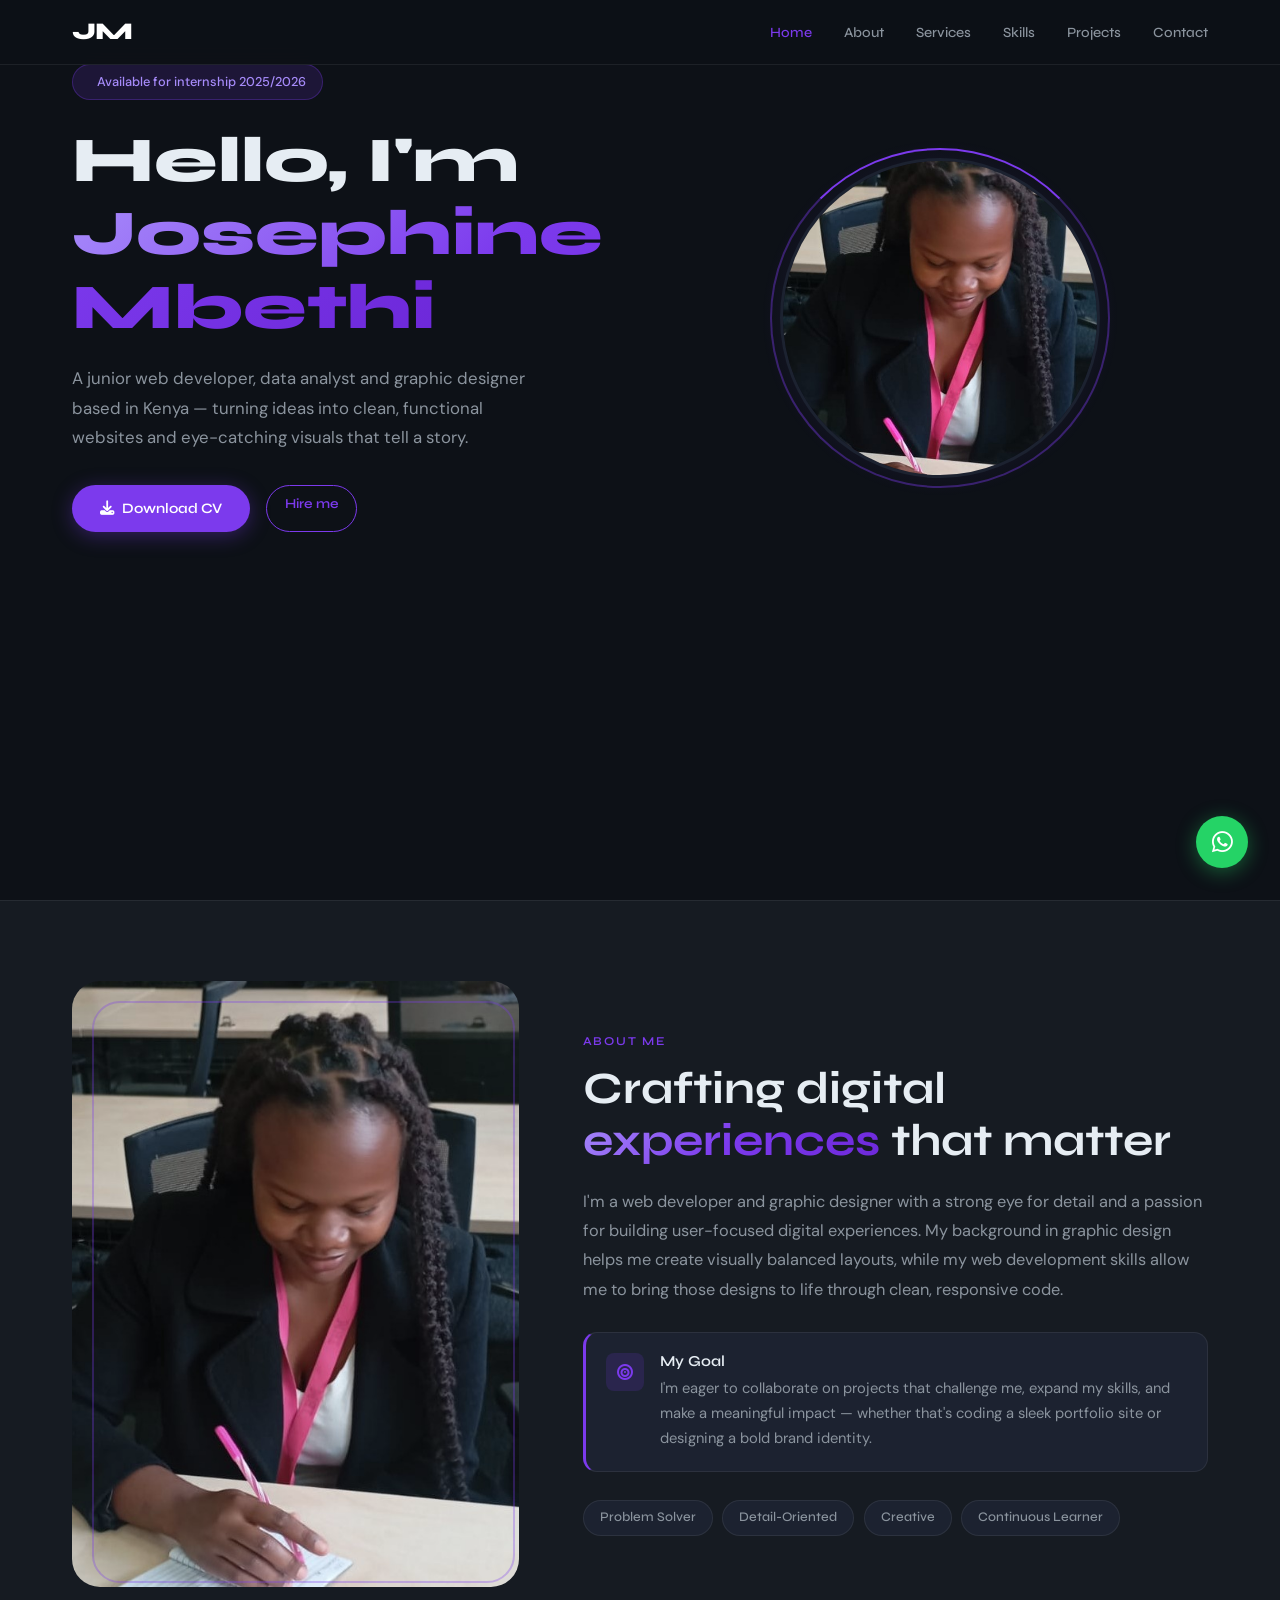
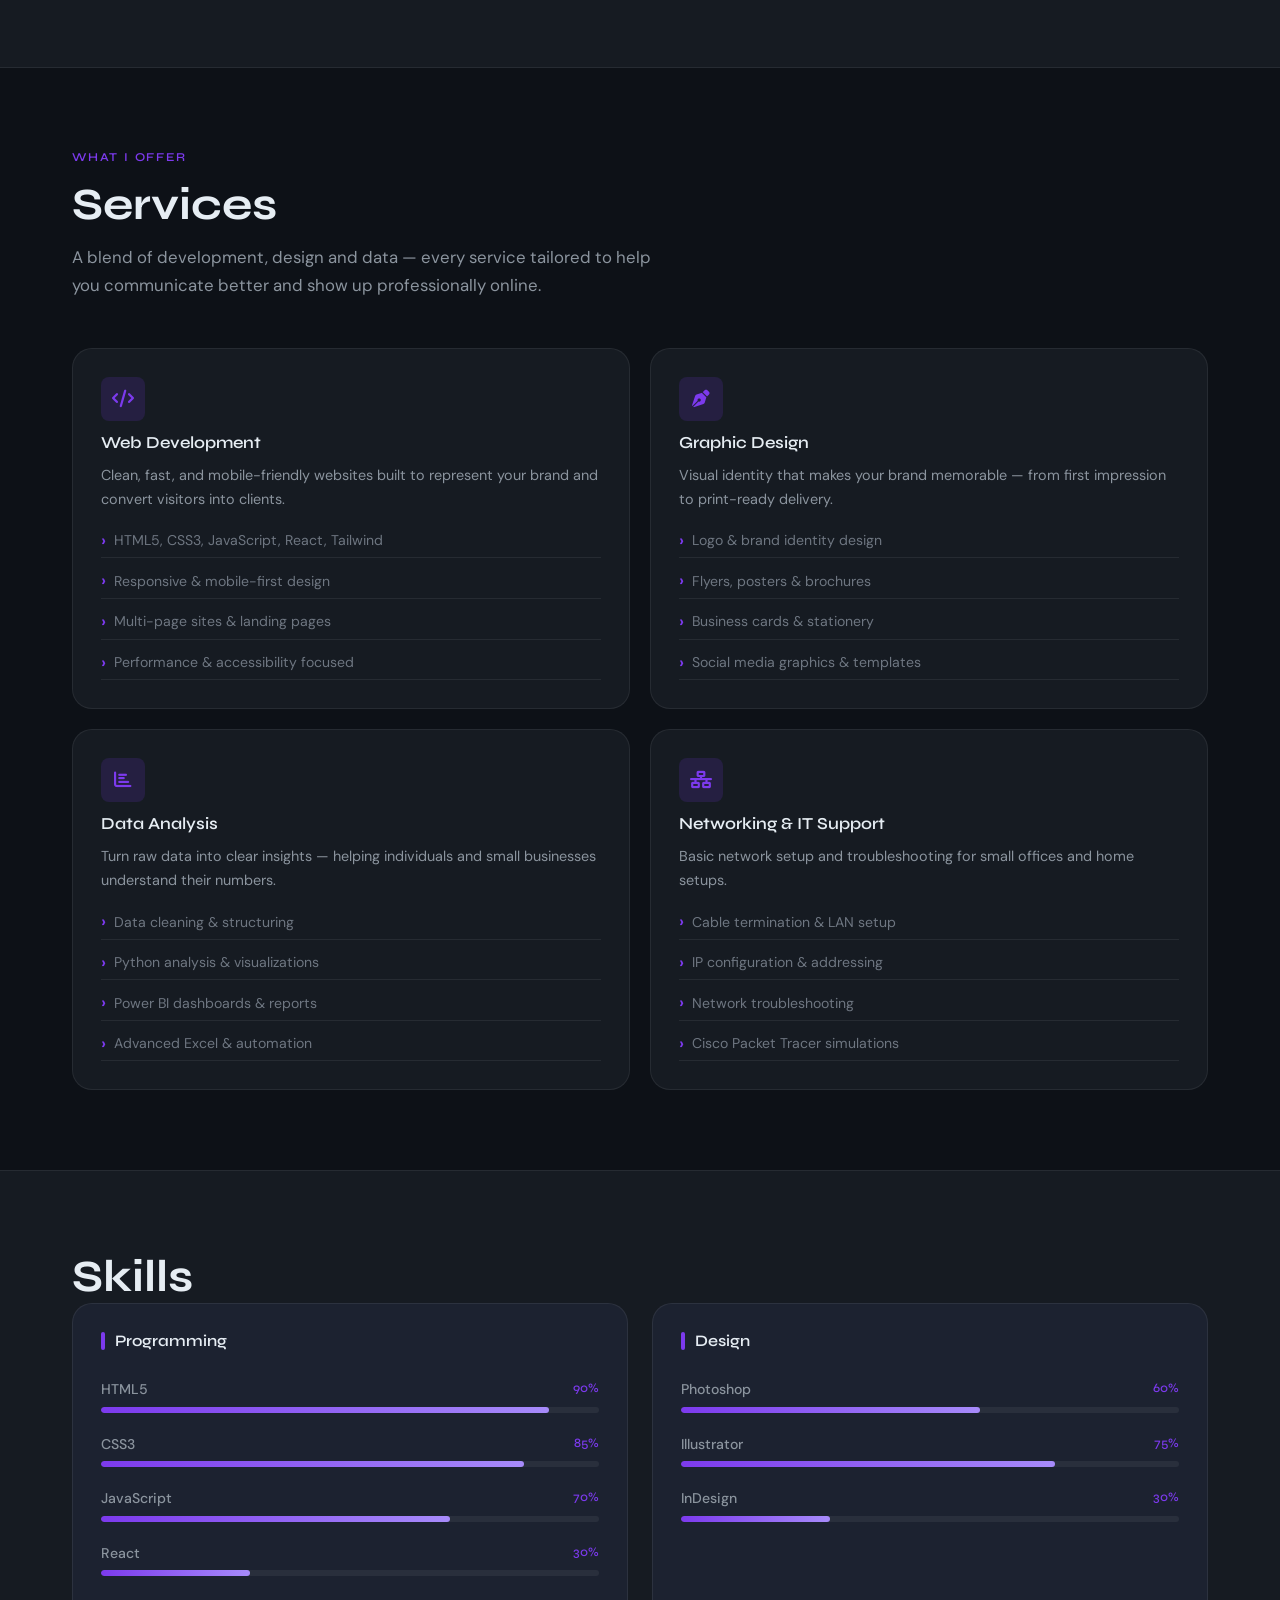
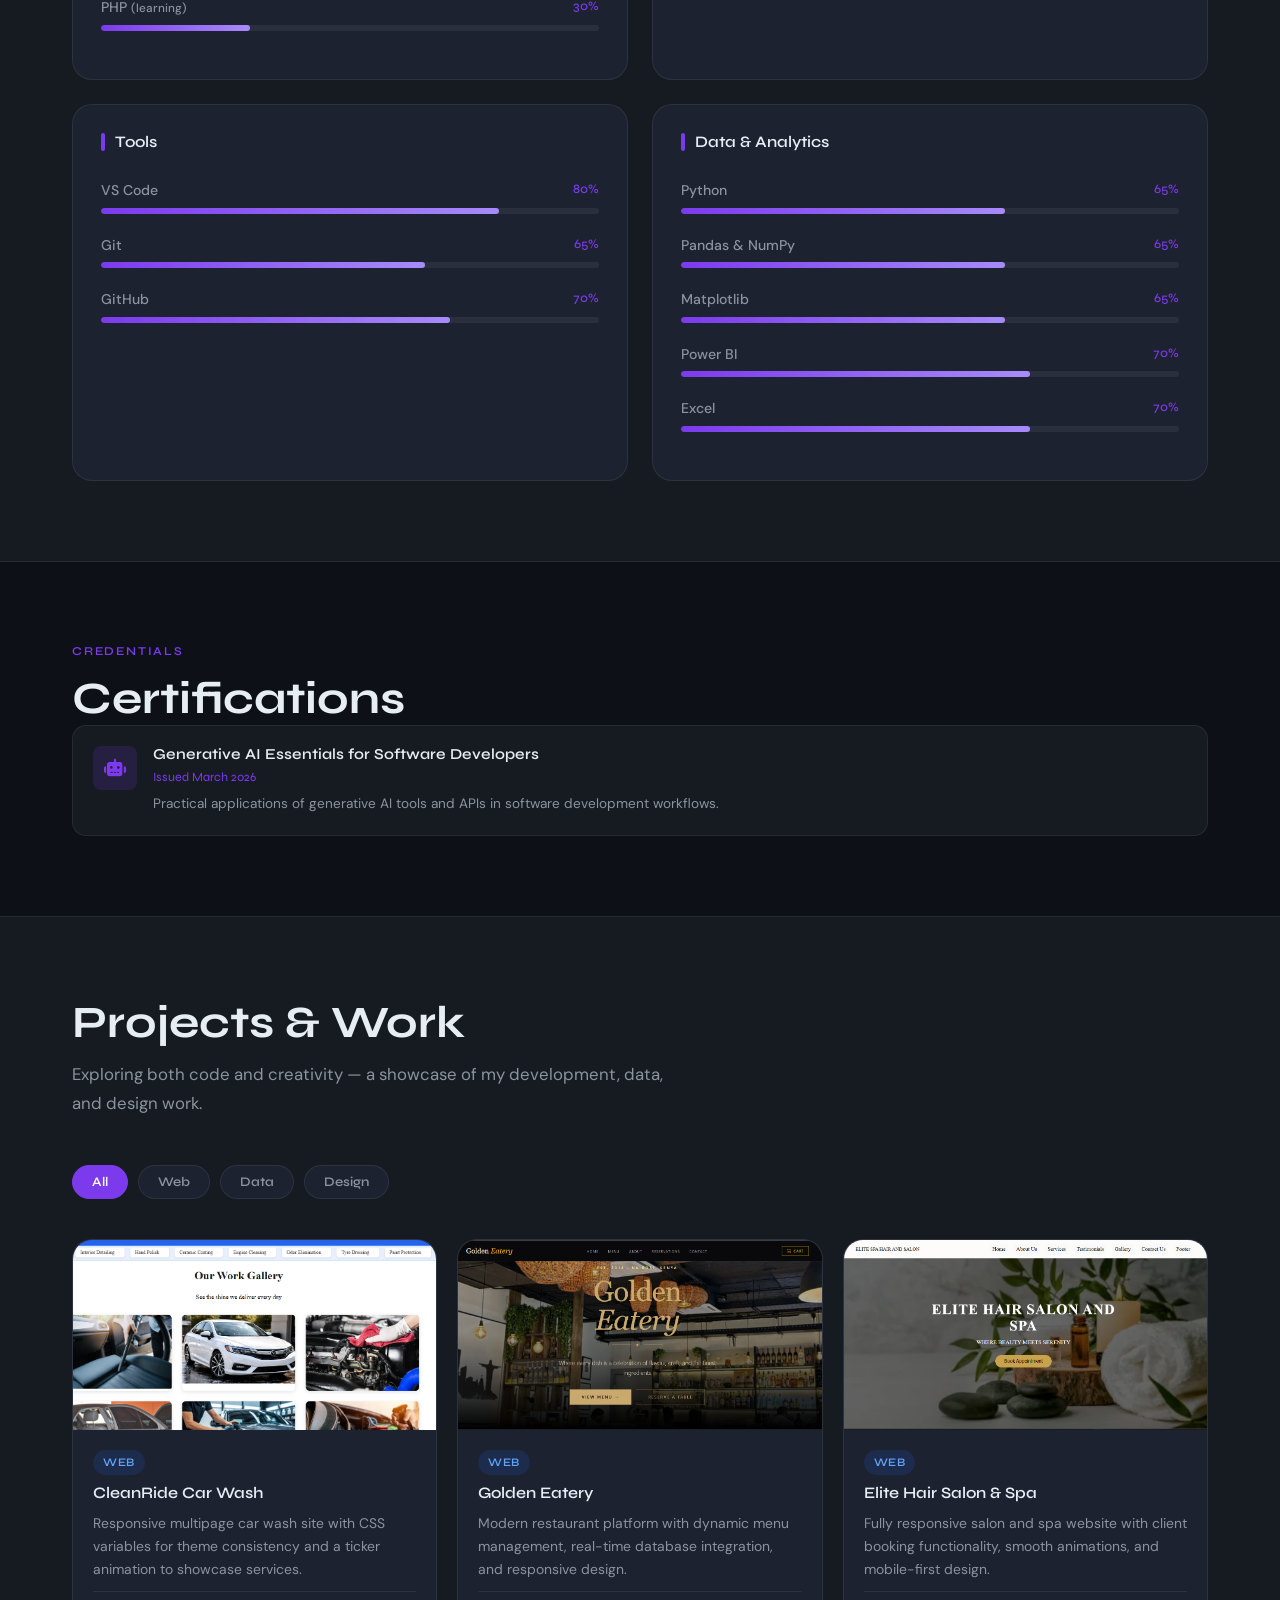
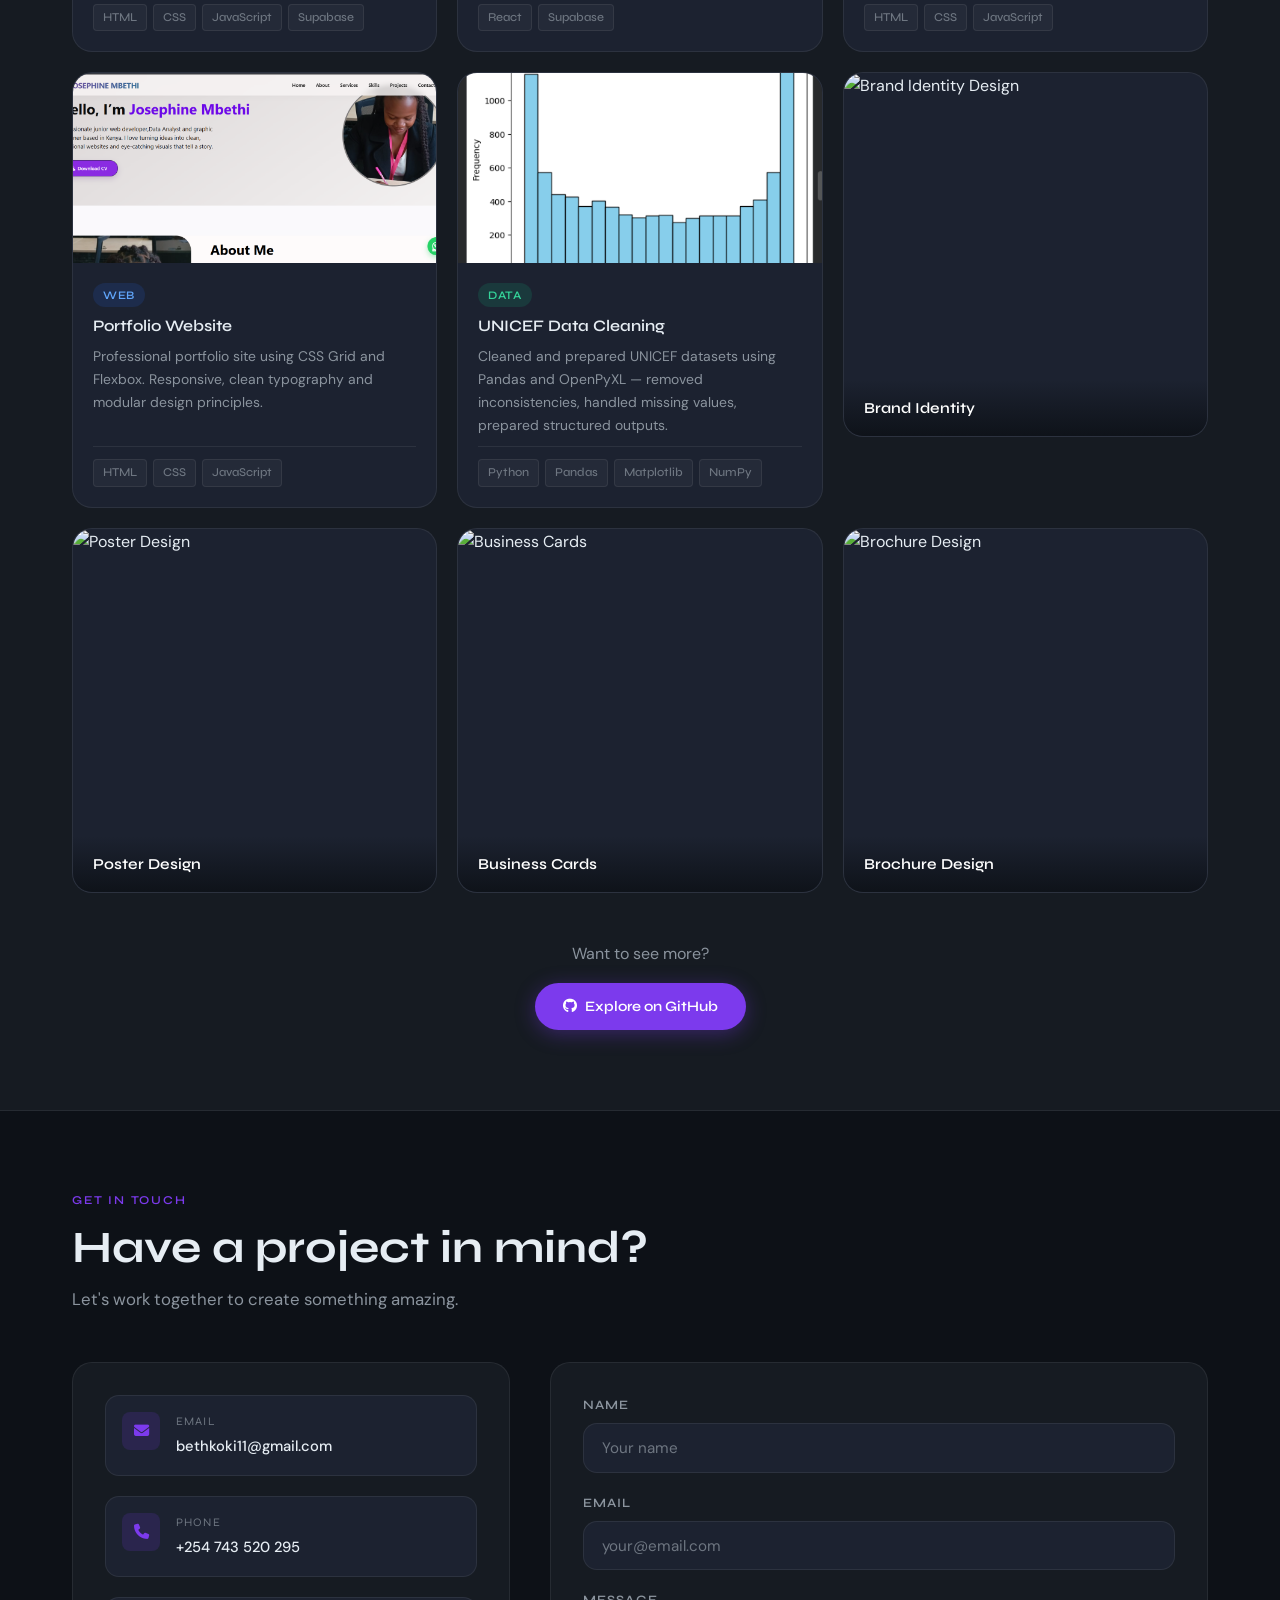
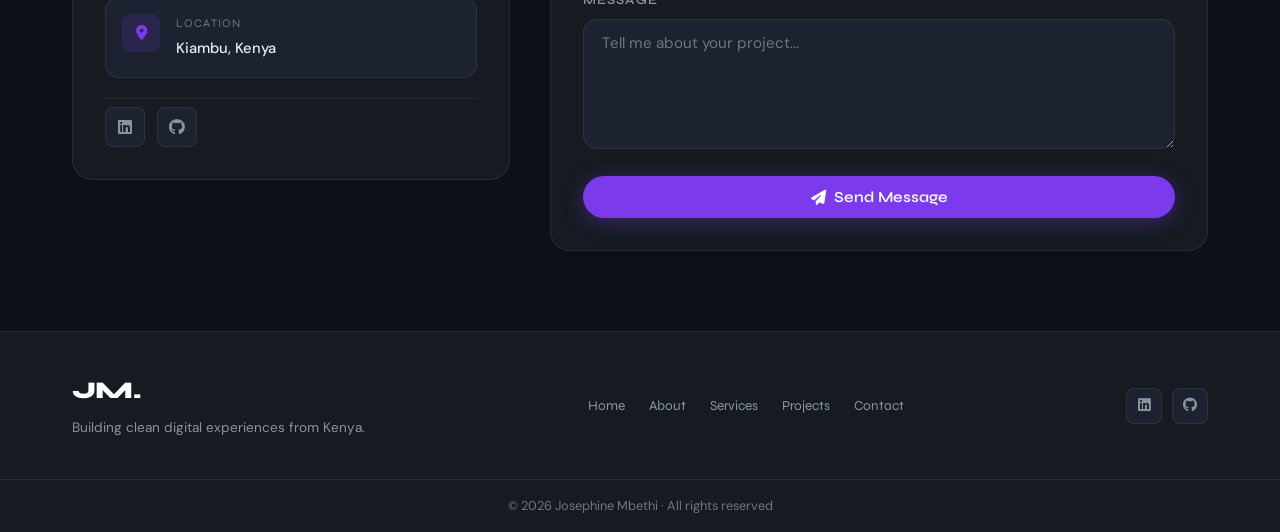
==== commit d4498db4: "Other Changes" ====
--- a/index.html
+++ b/index.html
@@ -217,7 +217,7 @@
         <div class="project-img">
           <img src="images/carwash.png" alt="Carwash Website">
           <div class="project-overlay">
-            <a href="https://cleanrideautospa.vercel.app/" target="_blank" class="overlay-btn"><i class="fas fa-external-link-alt"></i> Live Demo</a>
+            <a href="https://cleanrideautospa.netlify.app/" target="_blank" class="overlay-btn"><i class="fas fa-external-link-alt"></i> Live Demo</a>
           </div>
         </div>
         <div class="project-body">
@@ -236,7 +236,7 @@
         <div class="project-img">
           <img src="images/golden-eatery.png" alt="Golden Eatery">
           <div class="project-overlay">
-            <a href="#" target="_blank" class="overlay-btn"><i class="fas fa-external-link-alt"></i> Live Demo</a>
+            <a href="https://golden-eatery.netlify.app/" target="_blank" class="overlay-btn"><i class="fas fa-external-link-alt"></i> Live Demo</a>
           </div>
         </div>
         <div class="project-body">
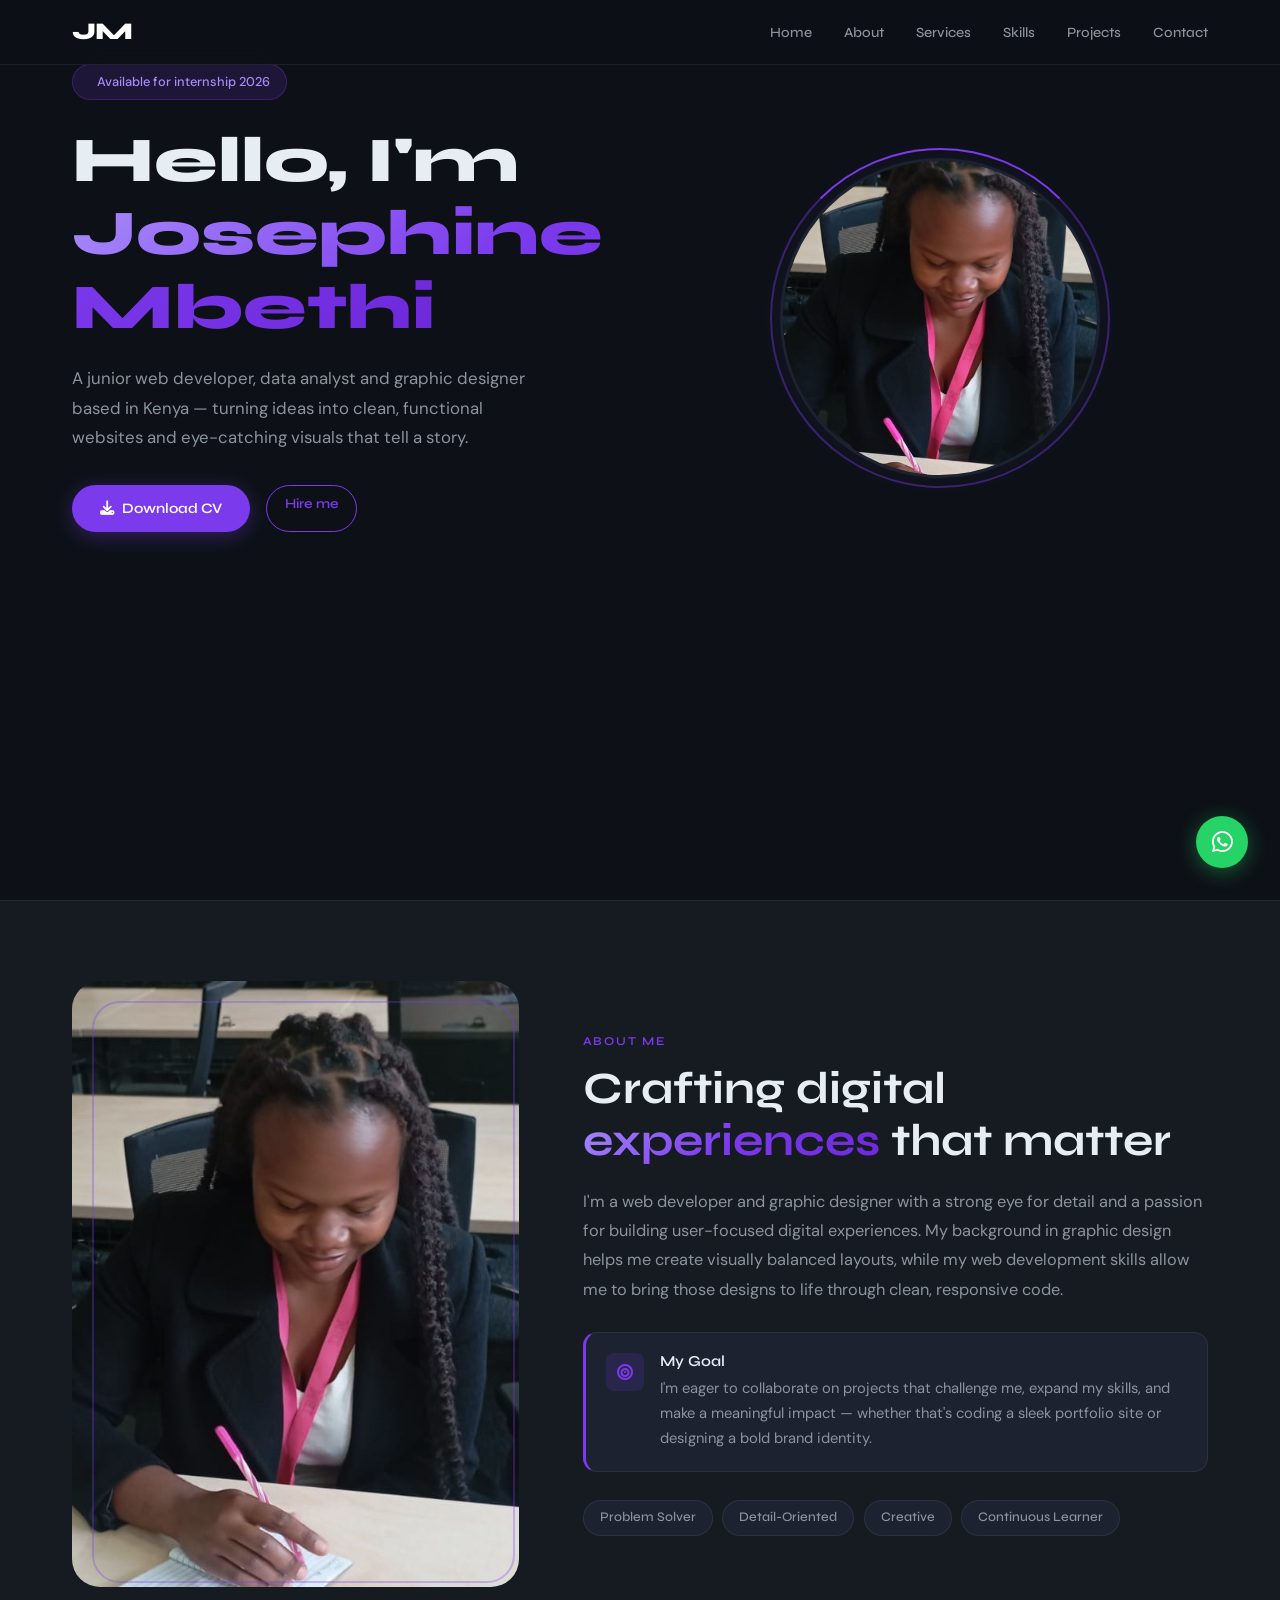
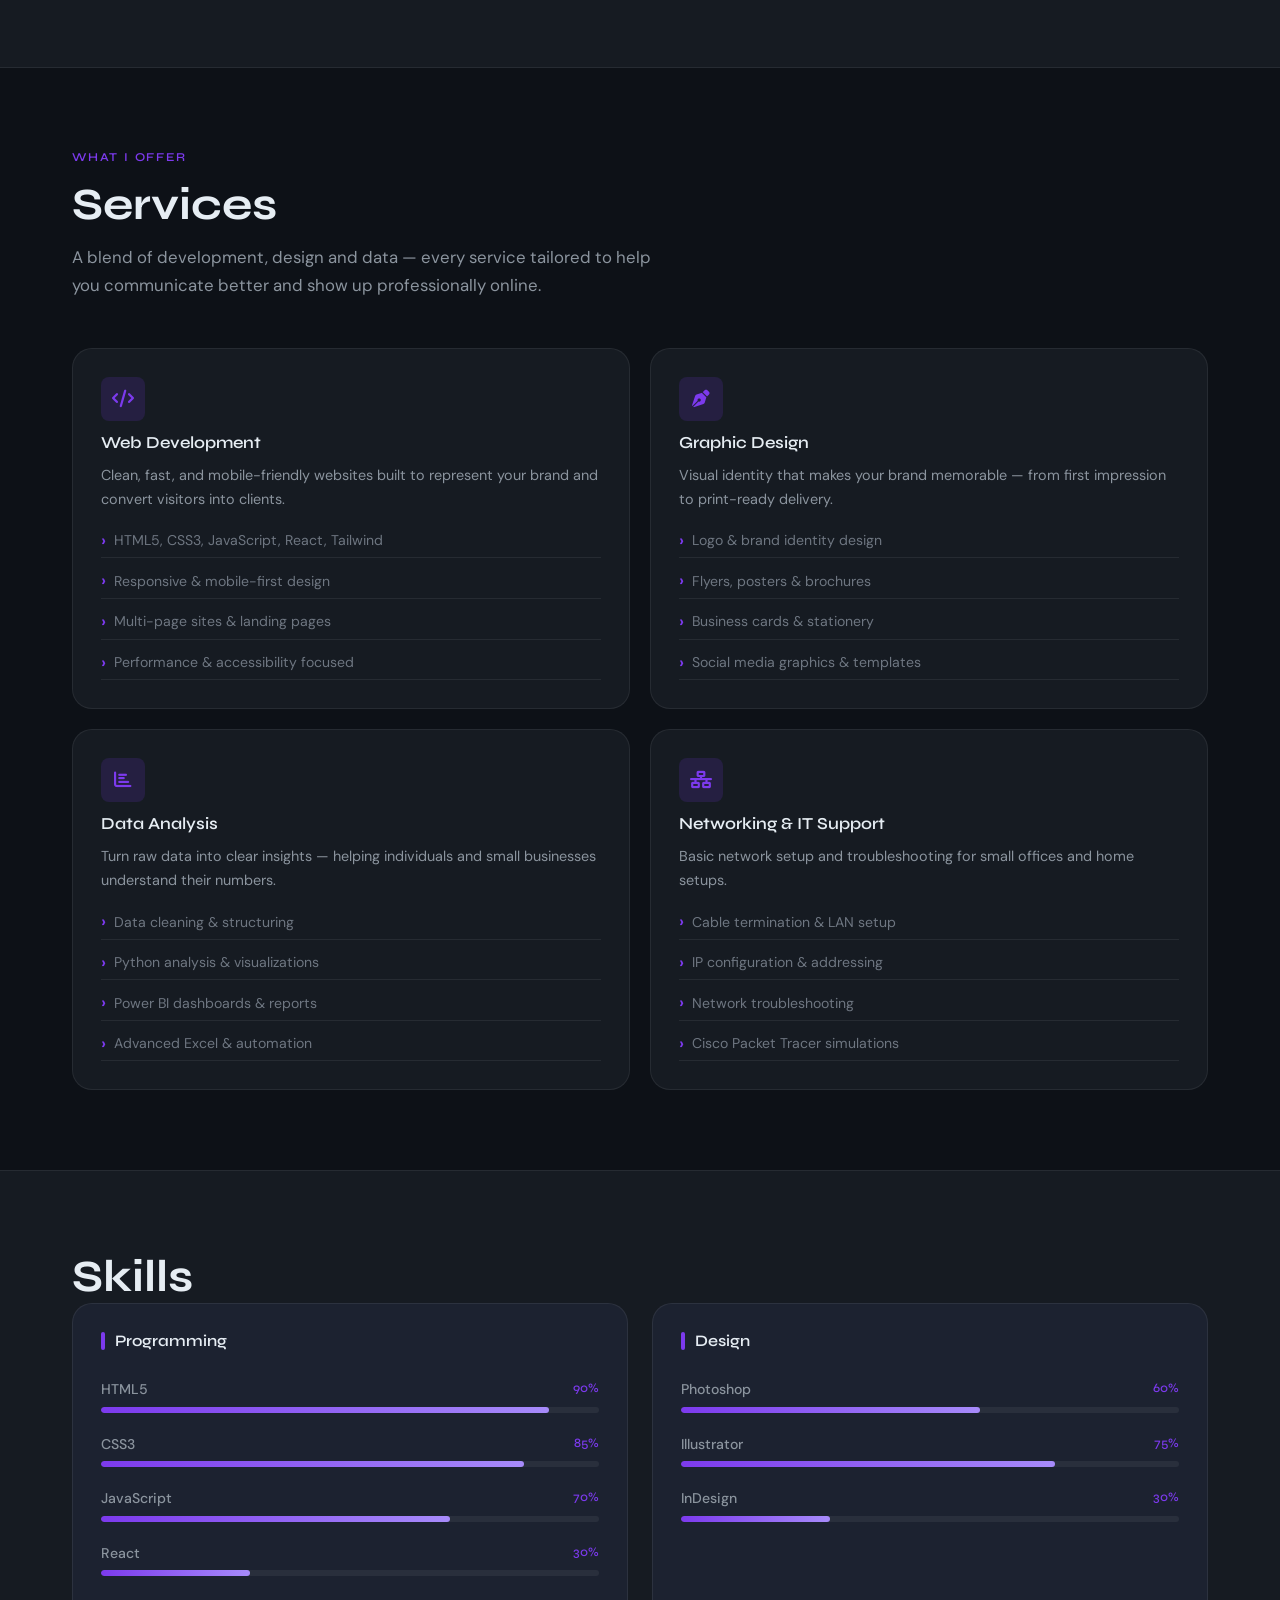
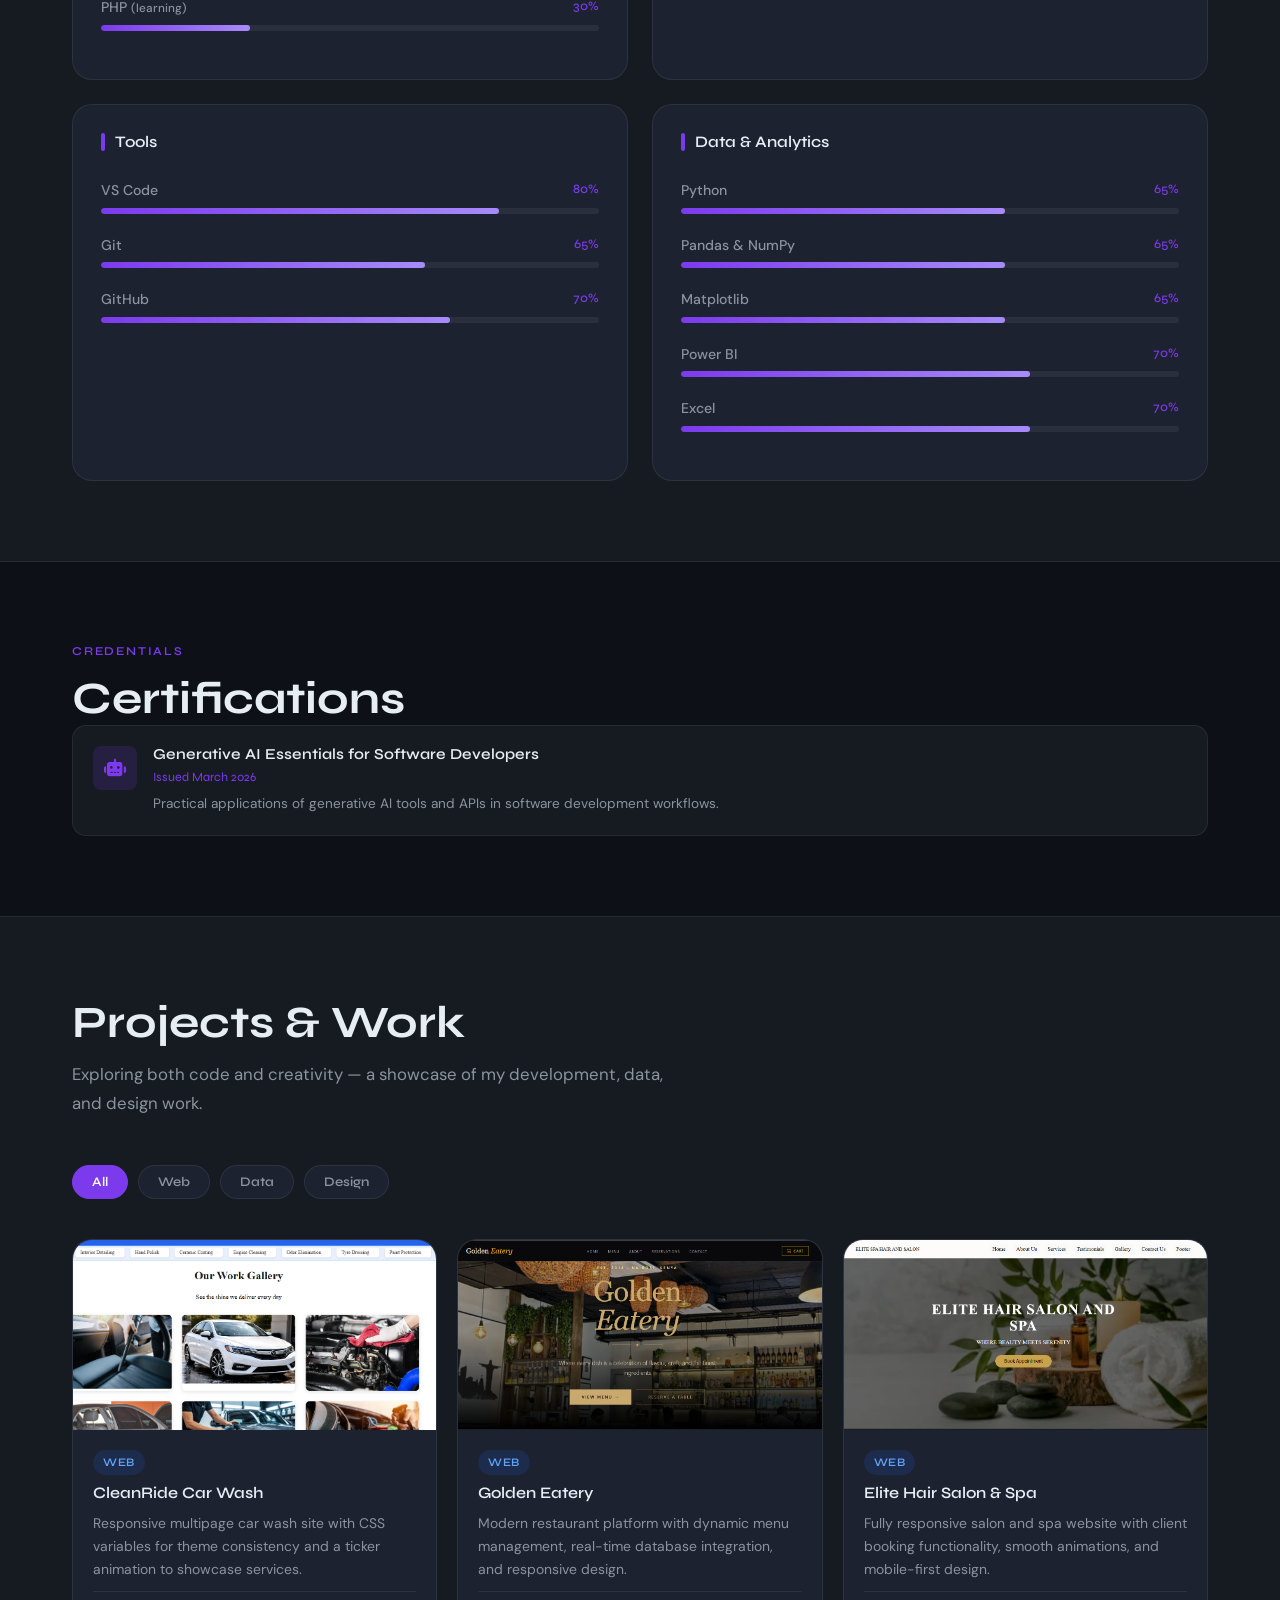
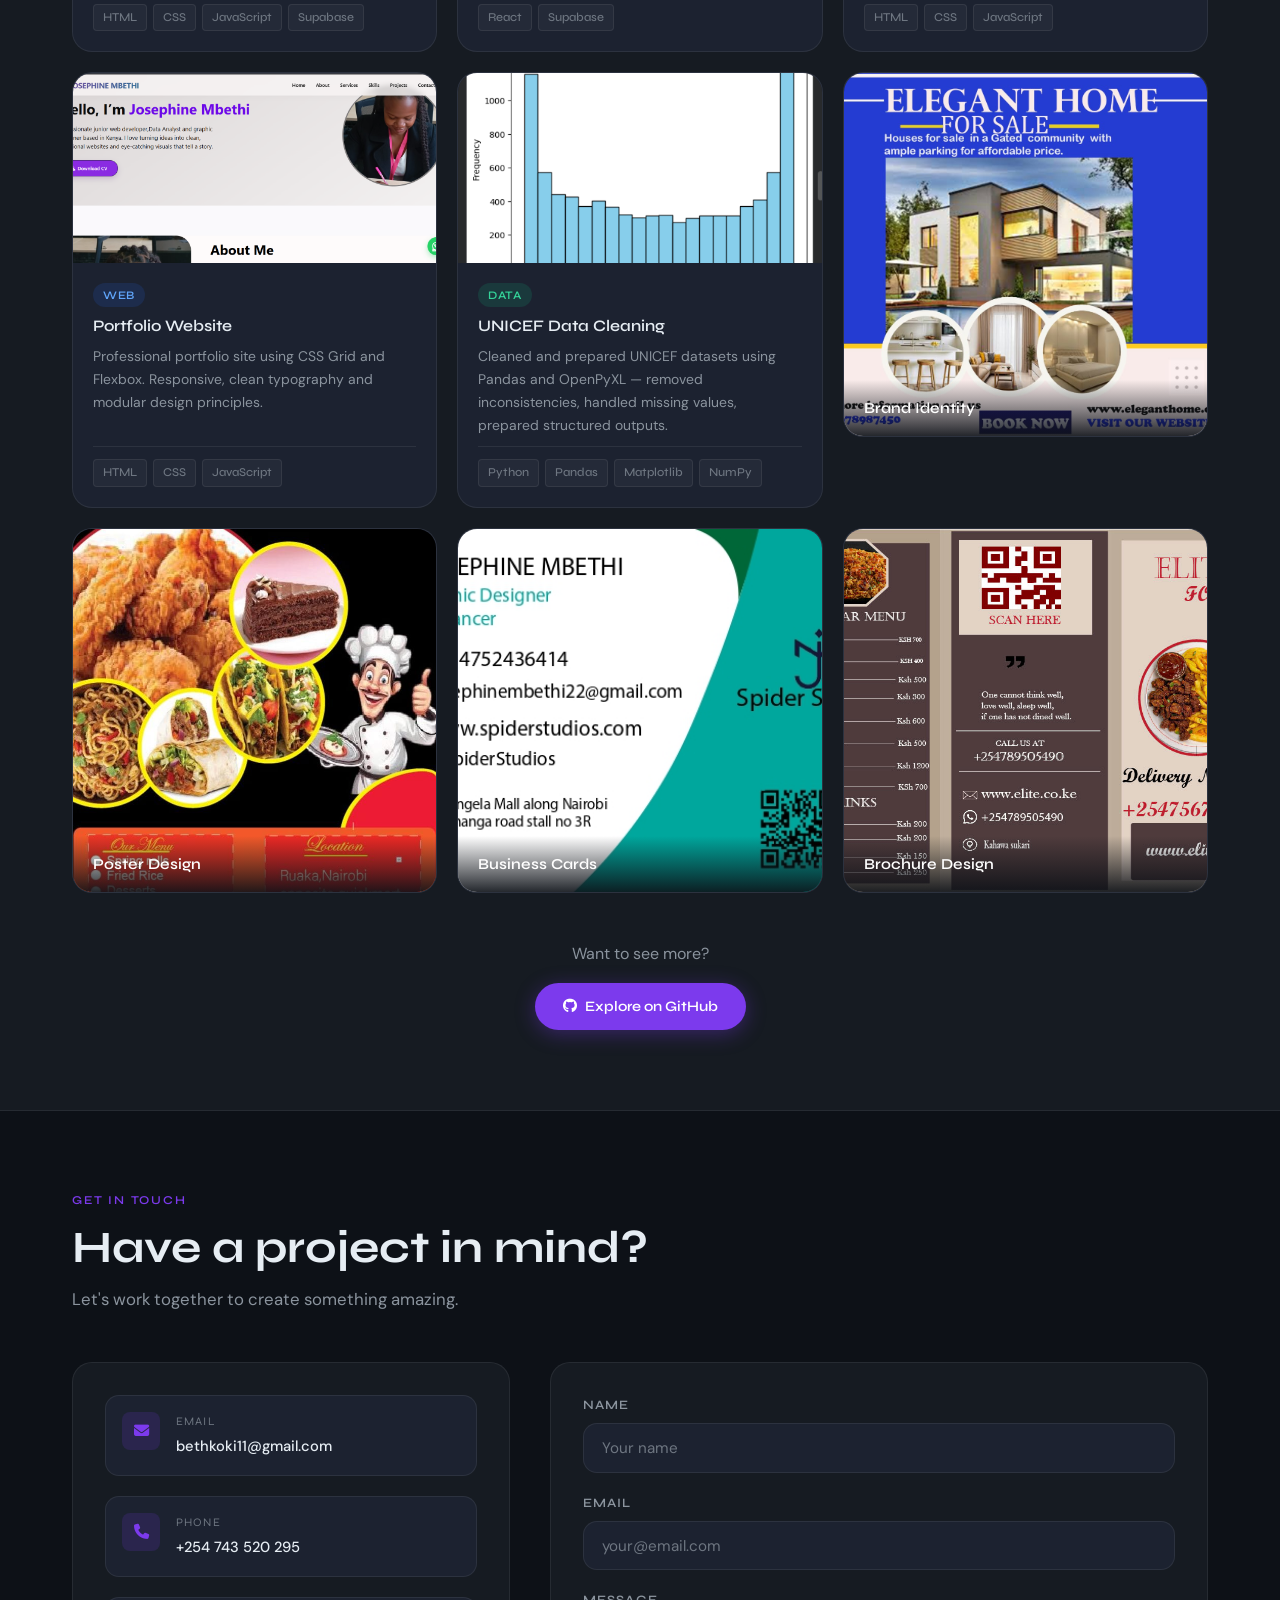
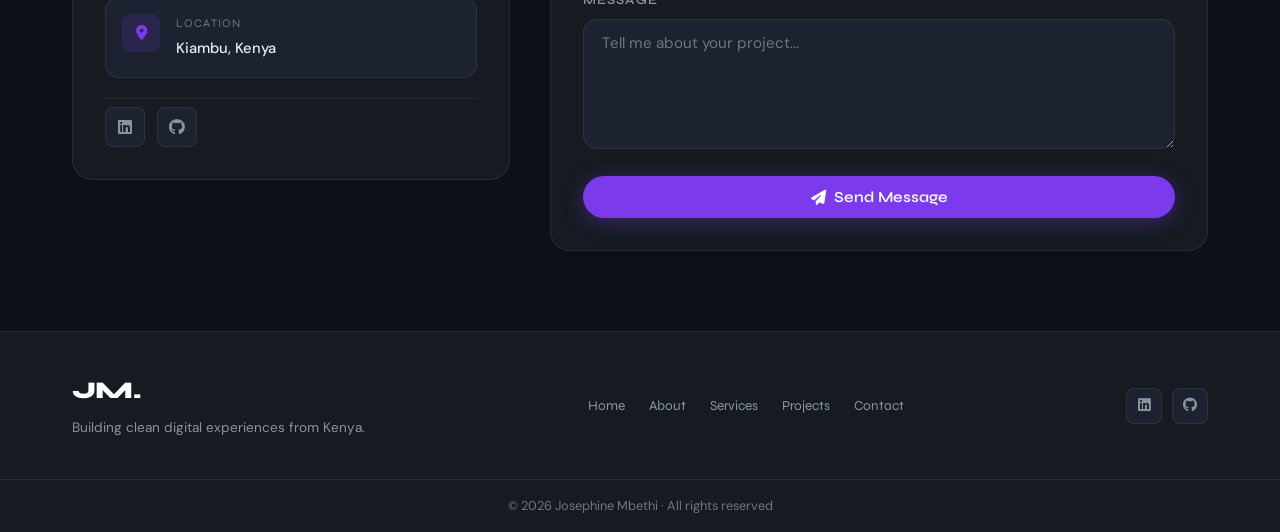
==== commit 7594aef1: "Added images" ====
--- a/index.html
+++ b/index.html
@@ -38,7 +38,7 @@
     <div class="hero-text">
       <div class="hero-badge">
         <span class="badge-dot"></span>
-        Available for internship 2025/2026
+        Available for internship 2026
       </div>
       <h1>Hello, I'm<br><span class="gradient-text">Josephine Mbethi</span></h1>
       <p class="hero-desc">A junior web developer, data analyst and graphic designer based in Kenya — turning ideas into clean, functional websites and eye-catching visuals that tell a story.</p>
@@ -310,28 +310,28 @@
 
       <div class="project-card design-card" data-category="design">
         <div class="design-img-wrap">
-          <img src="images/design-placeholder.png" alt="Brand Identity Design">
+          <img src="images/Elegant_Home.jpeg" alt="Brand Identity Design">
           <div class="design-name">Brand Identity</div>
         </div>
       </div>
 
       <div class="project-card design-card" data-category="design">
         <div class="design-img-wrap">
-          <img src="images/design-placeholder.png" alt="Poster Design">
+          <img src="images/eatery-poster.jpeg" alt="Poster Design">
           <div class="design-name">Poster Design</div>
         </div>
       </div>
 
       <div class="project-card design-card" data-category="design">
         <div class="design-img-wrap">
-          <img src="images/design-placeholder.png" alt="Business Cards">
+          <img src="images/business_card.jpeg" alt="Business Cards">
           <div class="design-name">Business Cards</div>
         </div>
       </div>
 
       <div class="project-card design-card" data-category="design">
         <div class="design-img-wrap">
-          <img src="images/design-placeholder.png" alt="Brochure Design">
+          <img src="images/Tri-Fold foodBronchure.jpg" alt="Brochure Design">
           <div class="design-name">Brochure Design</div>
         </div>
       </div>
@@ -384,9 +384,9 @@
         <div id="form-success" style="display:none;">
           <div class="success-icon"><i class="fas fa-check-circle"></i></div>
           <h4>Message sent!</h4>
-          <p>Thanks for reaching out. I'll get back to you within 24 hours.</p>
-        </div>
-        <form id="contact-form" action="https://formspree.io/f/YOUR_FORM_ID" method="POST">
+          <p>Thanks for reaching out. I'll get back to you Shortly.</p>
+        </div>
+        <form id="contact-form" action="https://formspree.io/f/mwvzlgja" method="POST">
           <div class="form-group">
             <label for="name">Name</label>
             <input type="text" id="name" name="name" placeholder="Your name" required />
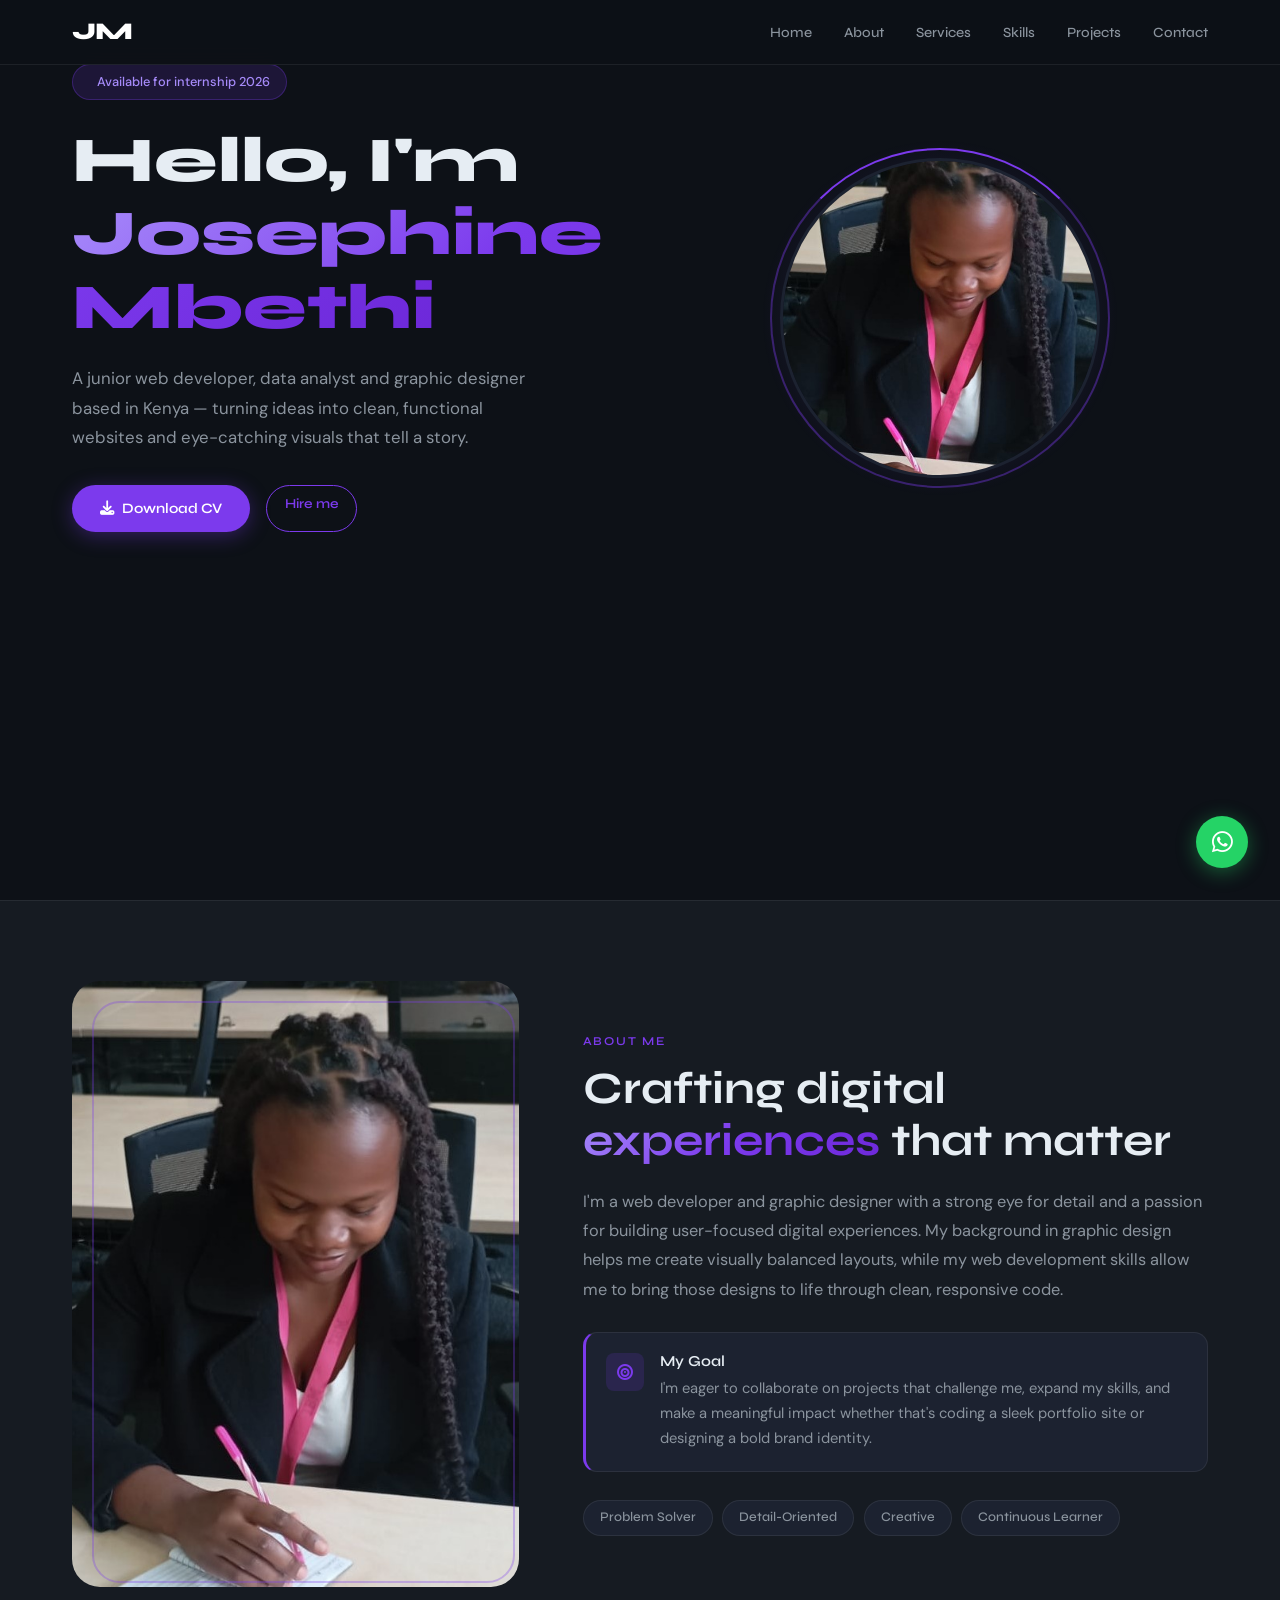
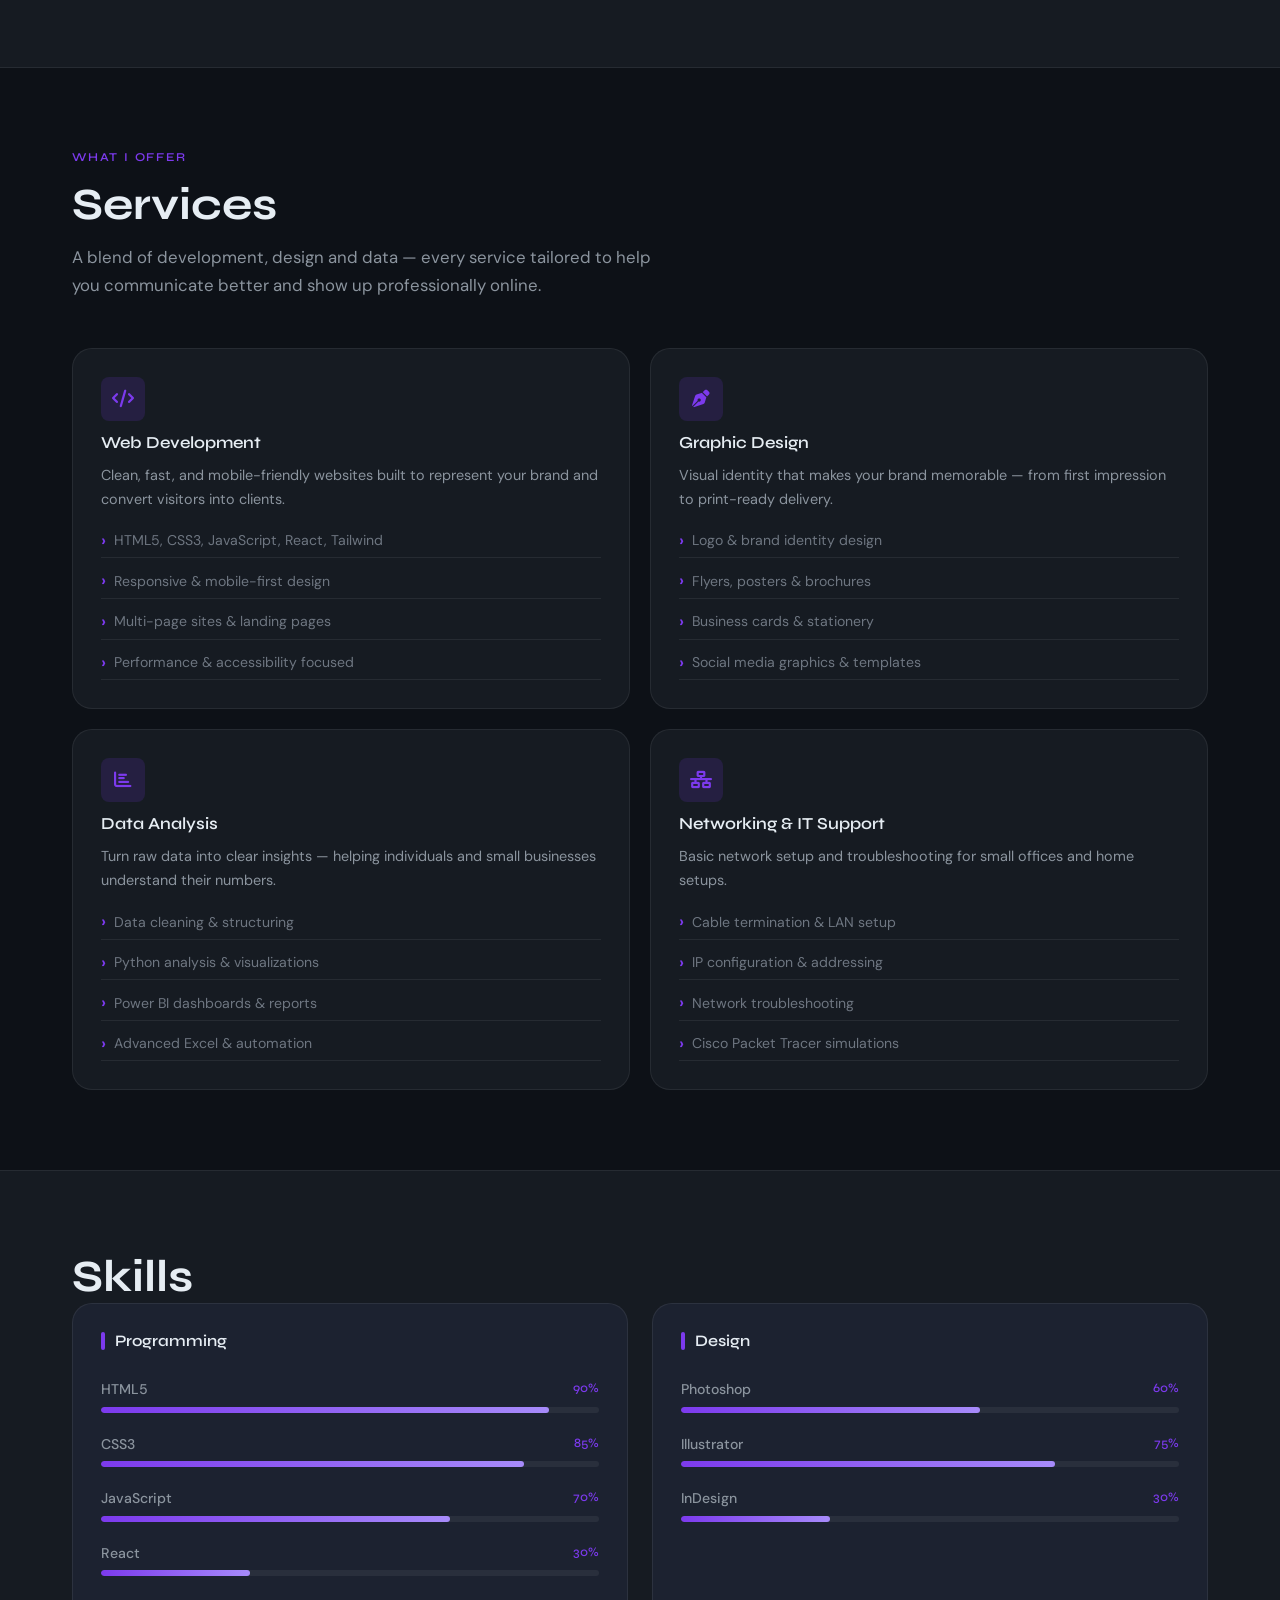
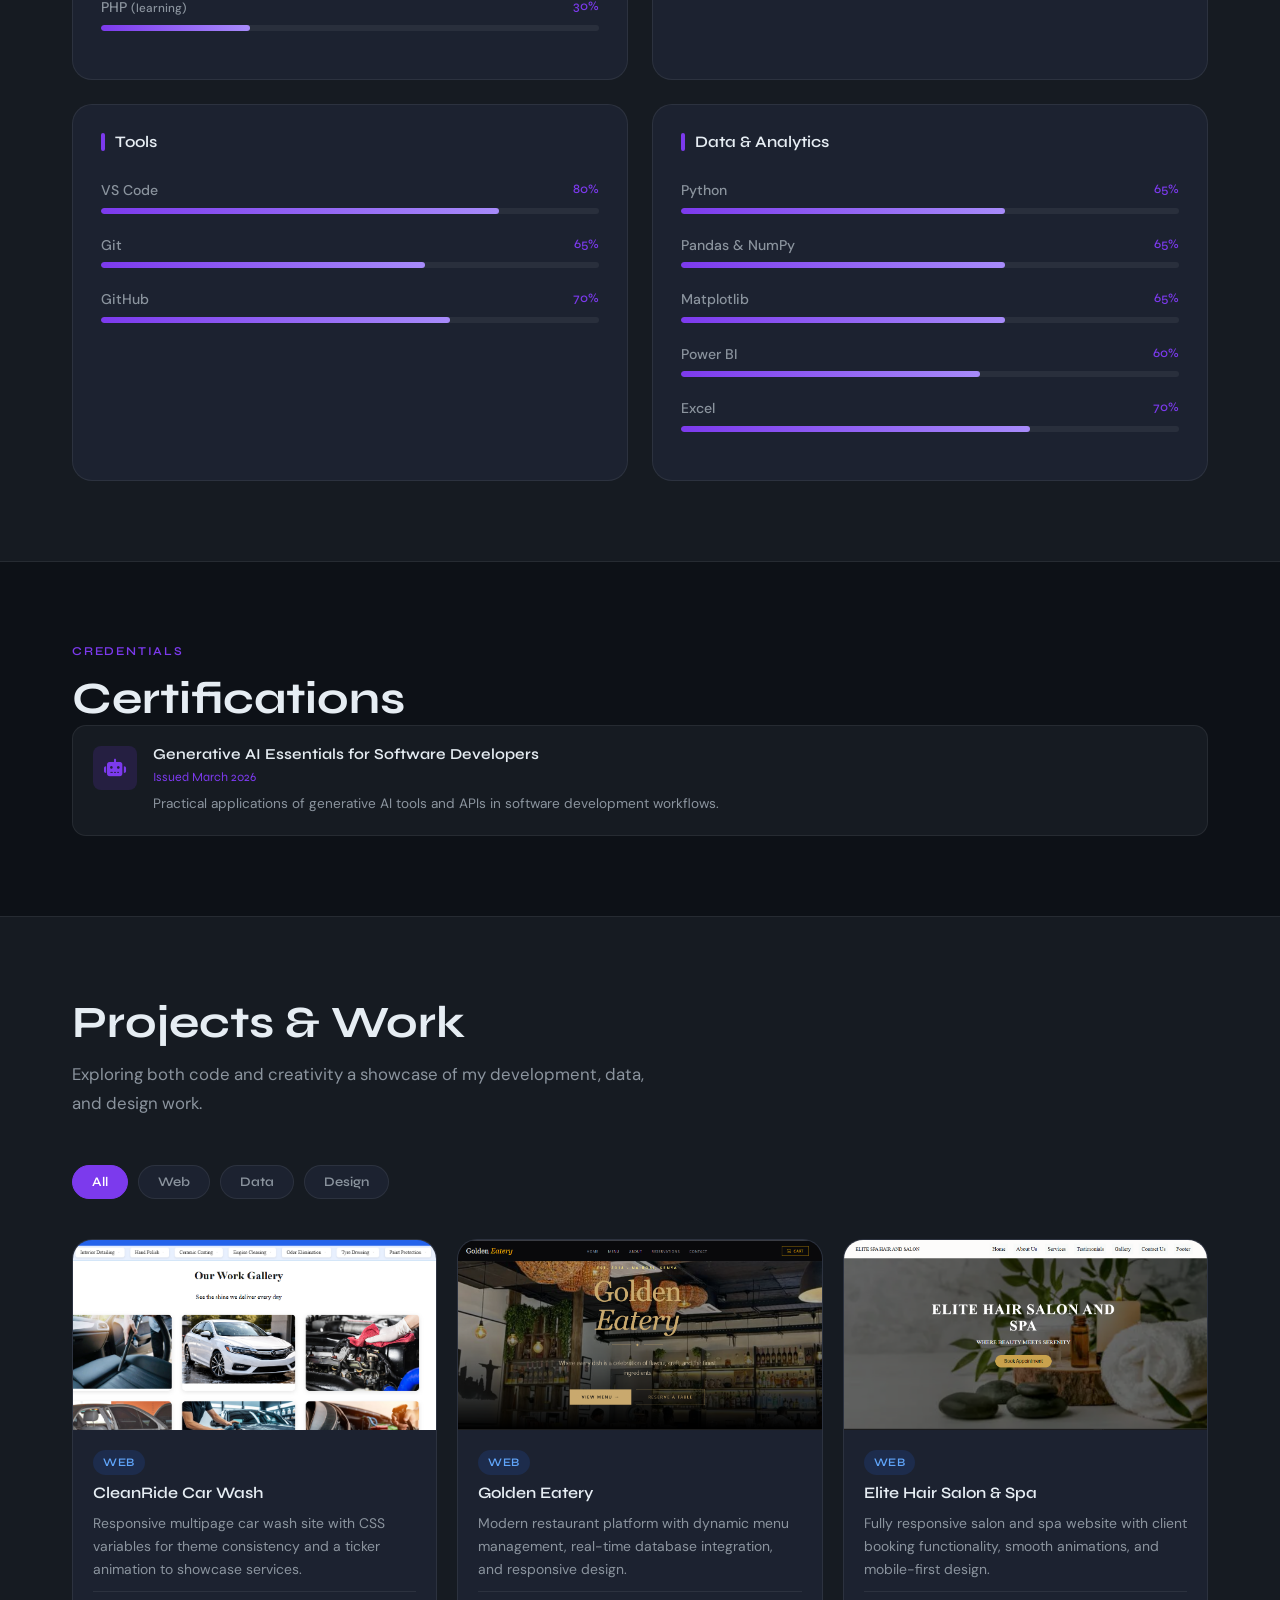
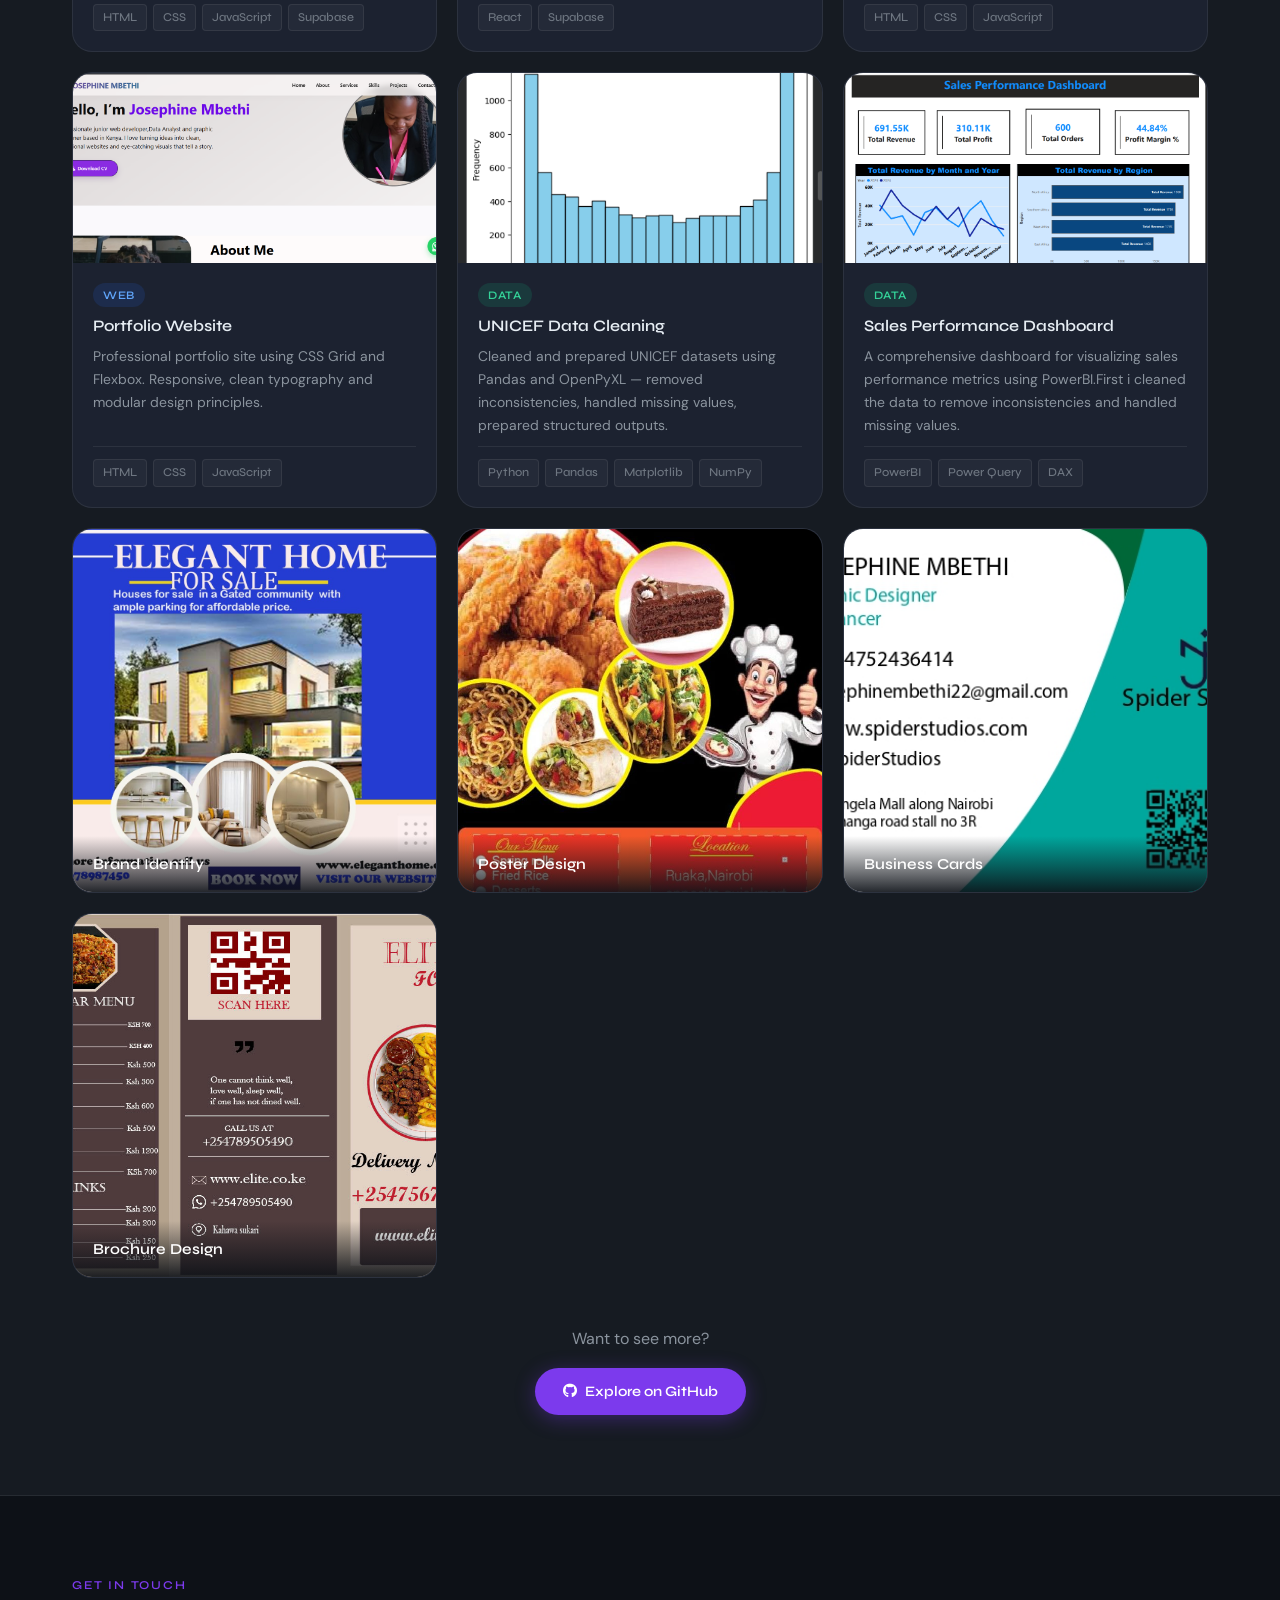
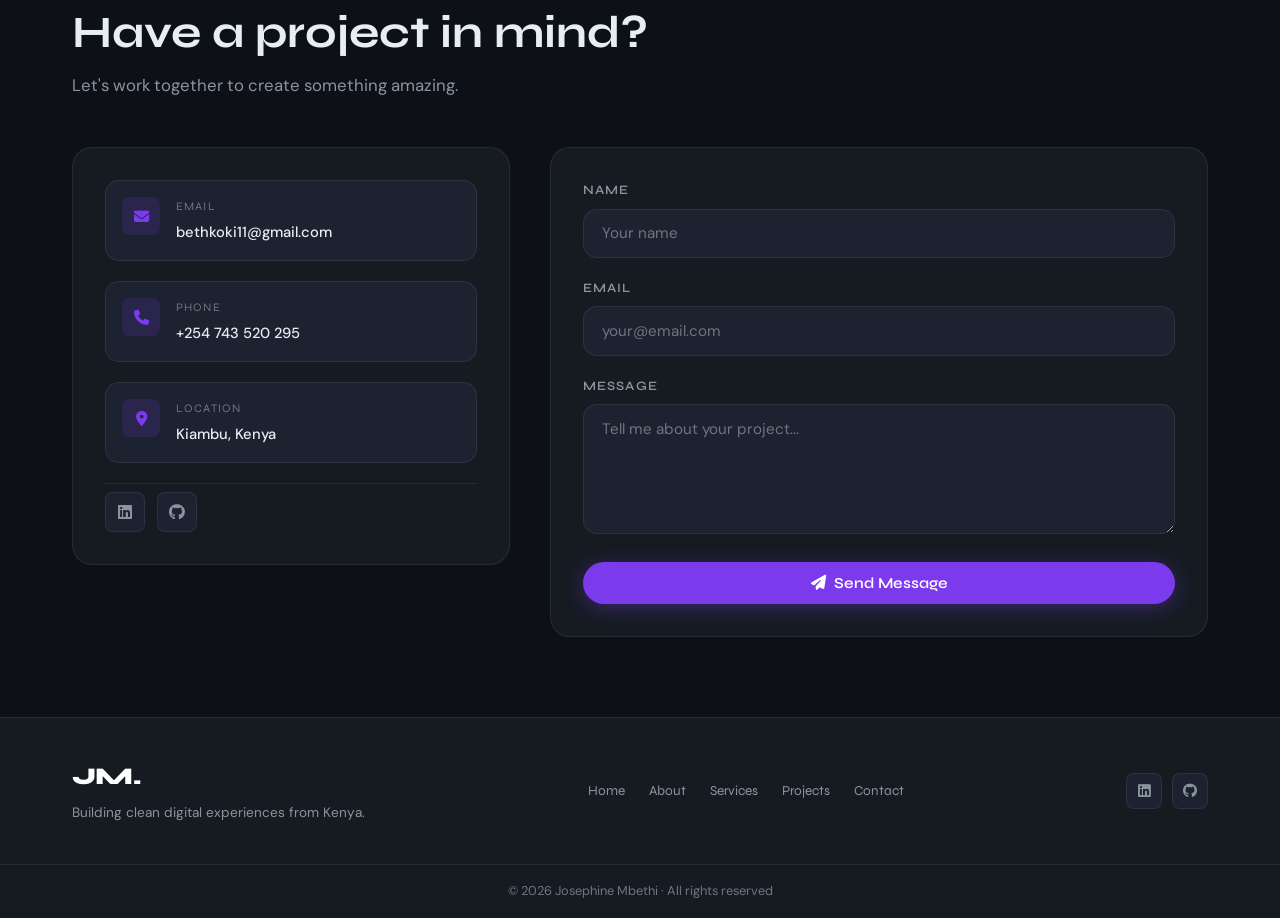
==== commit 334d0c55: "Added a project" ====
--- a/index.html
+++ b/index.html
@@ -25,8 +25,9 @@
       <li><a href="#contact">Contact</a></li>
     </ul>
     <button class="menu-toggle" aria-label="Toggle menu">
-       <button class="menu-toggle" aria-label="Toggle menu">
-      <span></span><span></span><span></span>
+      <span></span>
+      <span></span>
+      <span></span>
     </button>
     </button>
   </nav>
@@ -78,7 +79,7 @@
           <div class="goal-icon"><i class="fas fa-bullseye"></i></div>
           <div>
             <h4>My Goal</h4>
-            <p>I'm eager to collaborate on projects that challenge me, expand my skills, and make a meaningful impact — whether that's coding a sleek portfolio site or designing a bold brand identity.</p>
+            <p>I'm eager to collaborate on projects that challenge me, expand my skills, and make a meaningful impact  whether that's coding a sleek portfolio site or designing a bold brand identity.</p>
           </div>
         </div>
         <div class="about-tags">
@@ -175,7 +176,7 @@
         <div class="skill"><div class="skill-head"><span>Python</span><span class="skill-pct">65%</span></div><div class="bar-track"><div class="bar-fill" data-skill-level="65%"></div></div></div>
         <div class="skill"><div class="skill-head"><span>Pandas &amp; NumPy</span><span class="skill-pct">65%</span></div><div class="bar-track"><div class="bar-fill" data-skill-level="65%"></div></div></div>
         <div class="skill"><div class="skill-head"><span>Matplotlib</span><span class="skill-pct">65%</span></div><div class="bar-track"><div class="bar-fill" data-skill-level="65%"></div></div></div>
-        <div class="skill"><div class="skill-head"><span>Power BI</span><span class="skill-pct">70%</span></div><div class="bar-track"><div class="bar-fill" data-skill-level="70%"></div></div></div>
+        <div class="skill"><div class="skill-head"><span>Power BI</span><span class="skill-pct">60%</span></div><div class="bar-track"><div class="bar-fill" data-skill-level="60%"></div></div></div>
         <div class="skill"><div class="skill-head"><span>Excel</span><span class="skill-pct">70%</span></div><div class="bar-track"><div class="bar-fill" data-skill-level="70%"></div></div></div>
       </div>
     </div>
@@ -202,7 +203,7 @@
 <section id="projects">
   <div class="section-inner">
     <h2>Projects & Work</h2>
-    <p class="section-sub">Exploring both code and creativity — a showcase of my development, data, and design work.</p>
+    <p class="section-sub">Exploring both code and creativity a showcase of my development, data, and design work.</p>
 
     <div class="projects-filter">
       <button class="filter-btn active" data-filter="all">All</button>
@@ -304,6 +305,24 @@
           <p>Cleaned and prepared UNICEF datasets using Pandas and OpenPyXL — removed inconsistencies, handled missing values, prepared structured outputs.</p>
           <div class="tech-tags">
             <span>Python</span><span>Pandas</span><span>Matplotlib</span><span>NumPy</span>
+          </div>
+        </div>
+      </div>
+         <div class="project-card" data-category="data">
+        <div class="project-img">
+          <img src="images/Visualization1.png" alt="UNICEF Data Cleaning">
+          <div class="project-overlay">
+            <a href="DAX,Data modelling.pdf" target="_blank" class="overlay-btn"><i class="fab fa-github"></i> View Project</a>
+          </div>
+        </div>
+        <div class="project-body">
+          <div class="project-top">
+            <span class="project-cat data">Data</span>
+          </div>
+          <h4>Sales Performance Dashboard</h4>
+          <p>A comprehensive dashboard for visualizing sales performance metrics using PowerBI.First i cleaned the data to remove inconsistencies and handled missing values.</p>
+          <div class="tech-tags">
+            <span>PowerBI</span><span>Power Query</span><span>DAX</span>
           </div>
         </div>
       </div>
--- a/styles.css
+++ b/styles.css
@@ -191,7 +191,7 @@
   display: block;
   width: 24px;
   height: 2px;
-  background: var(--text);
+  background: var(--purple);
   border-radius: 2px;
   transition: all 0.3s ease;
 }
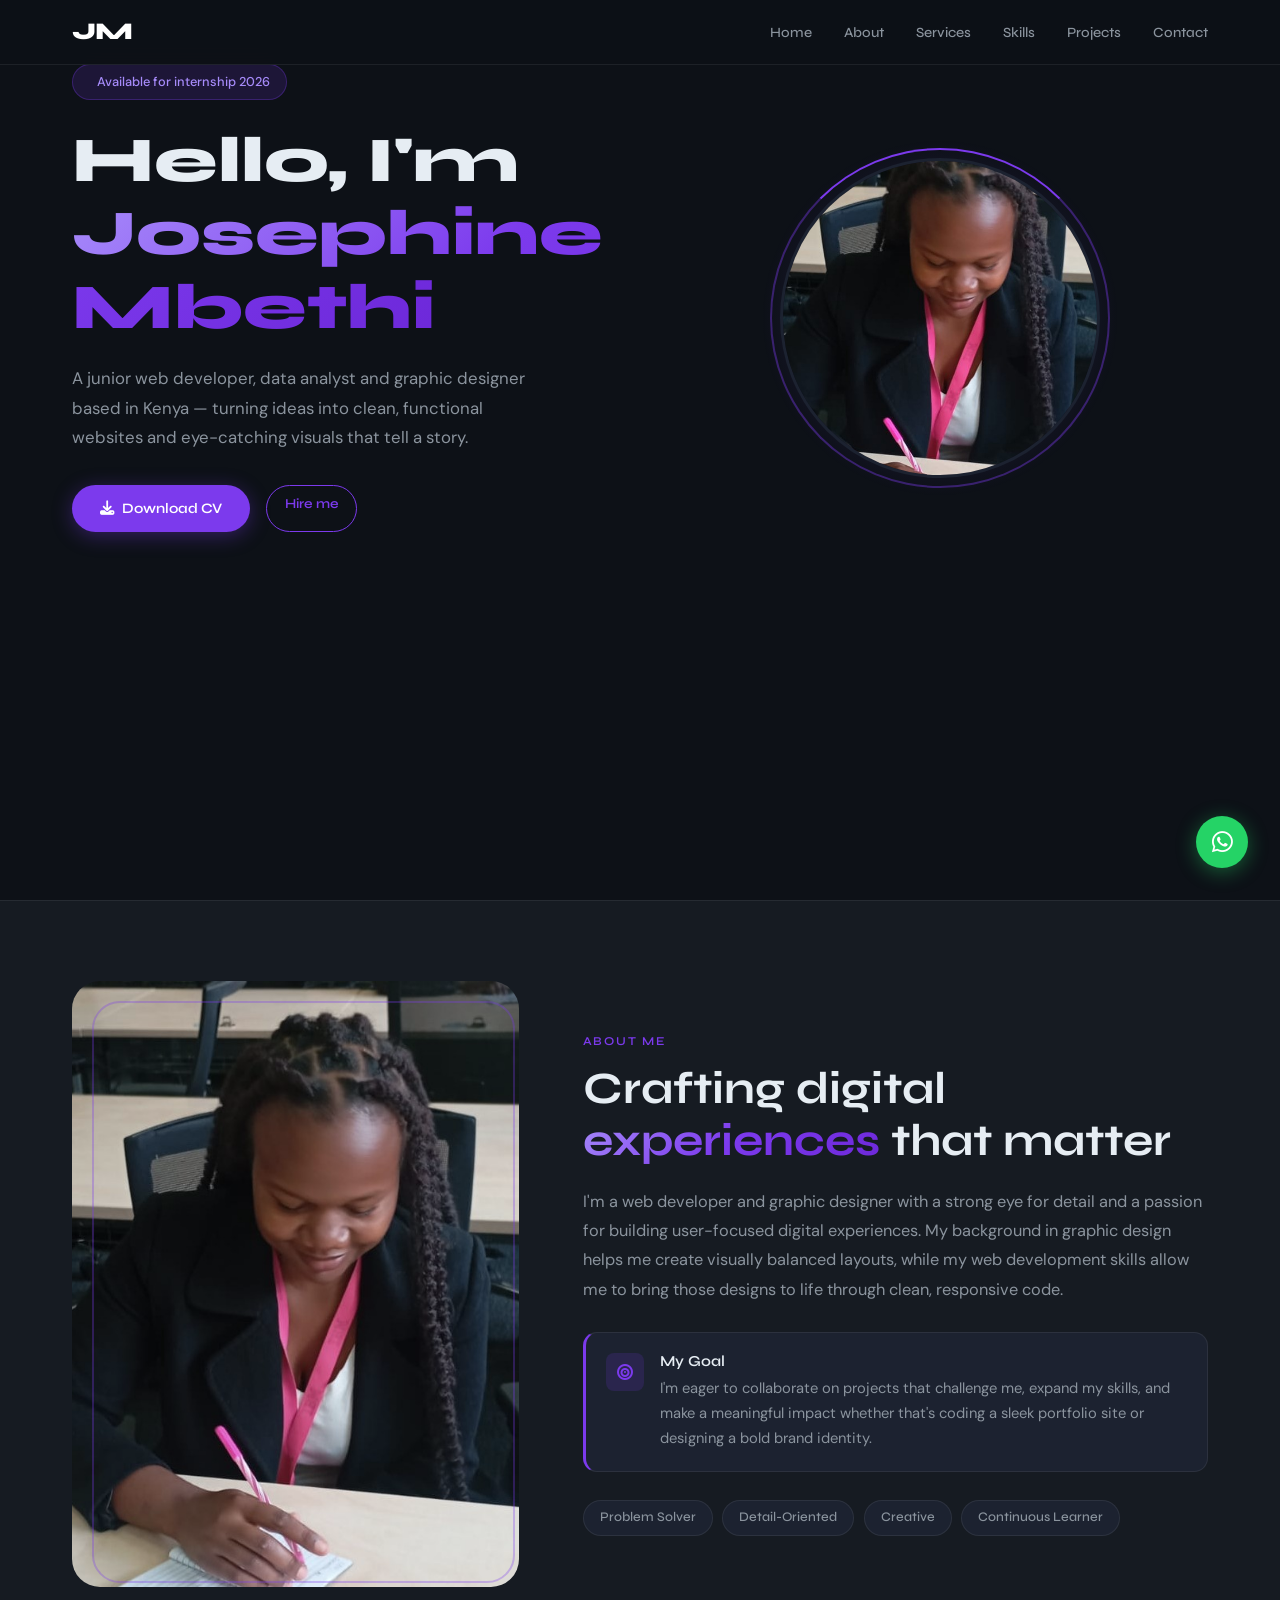
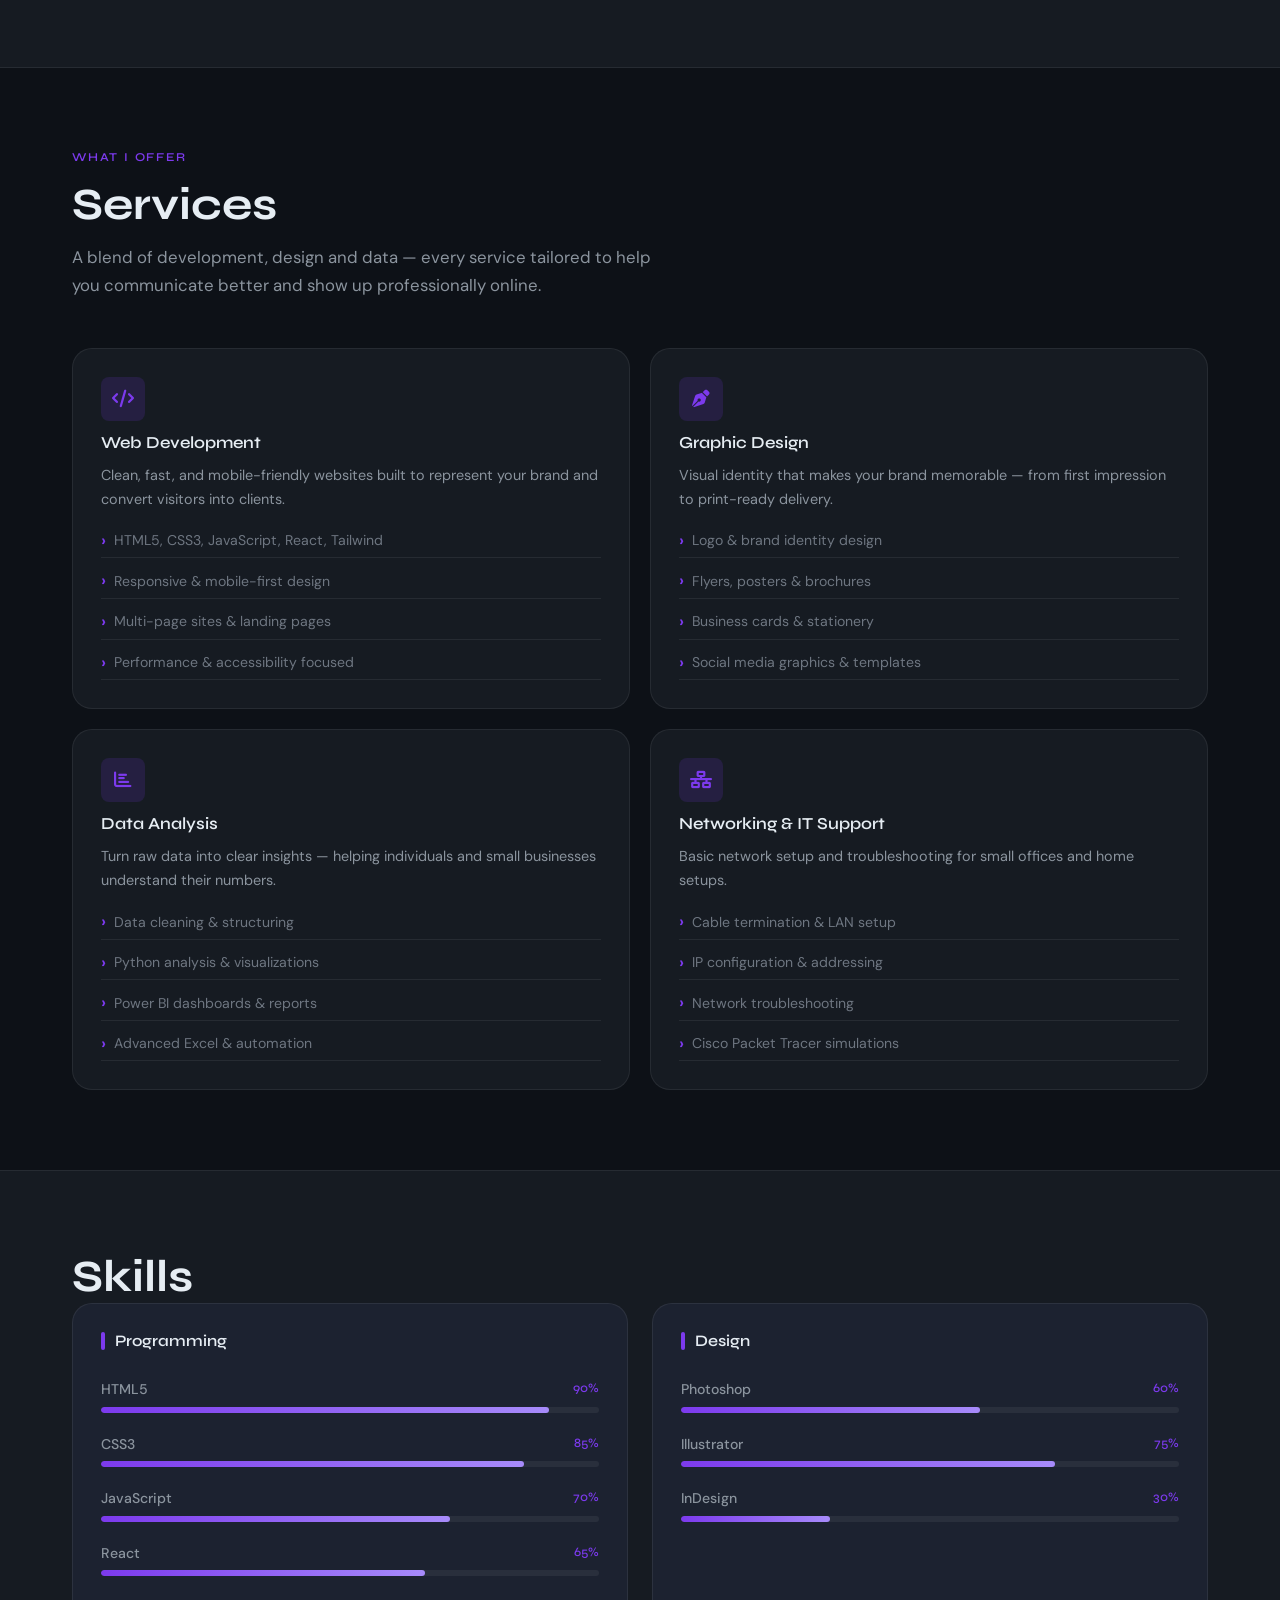
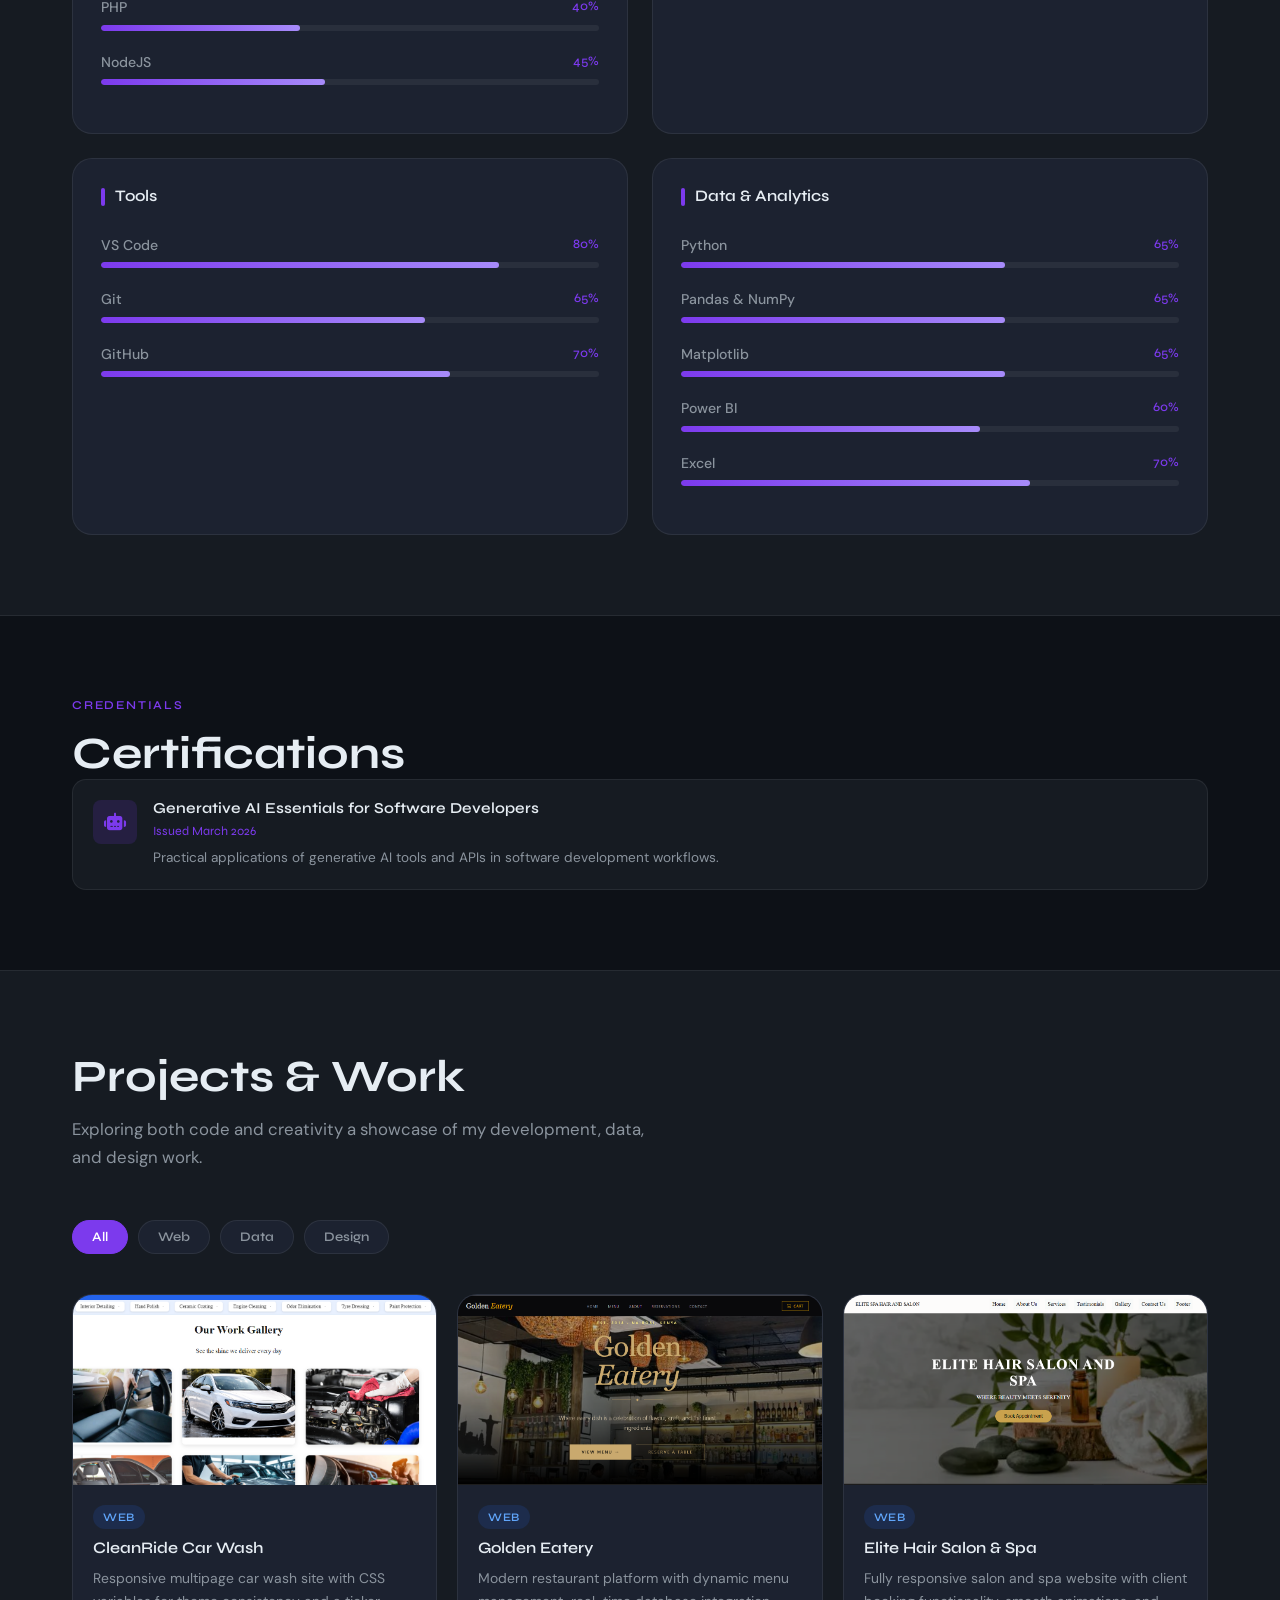
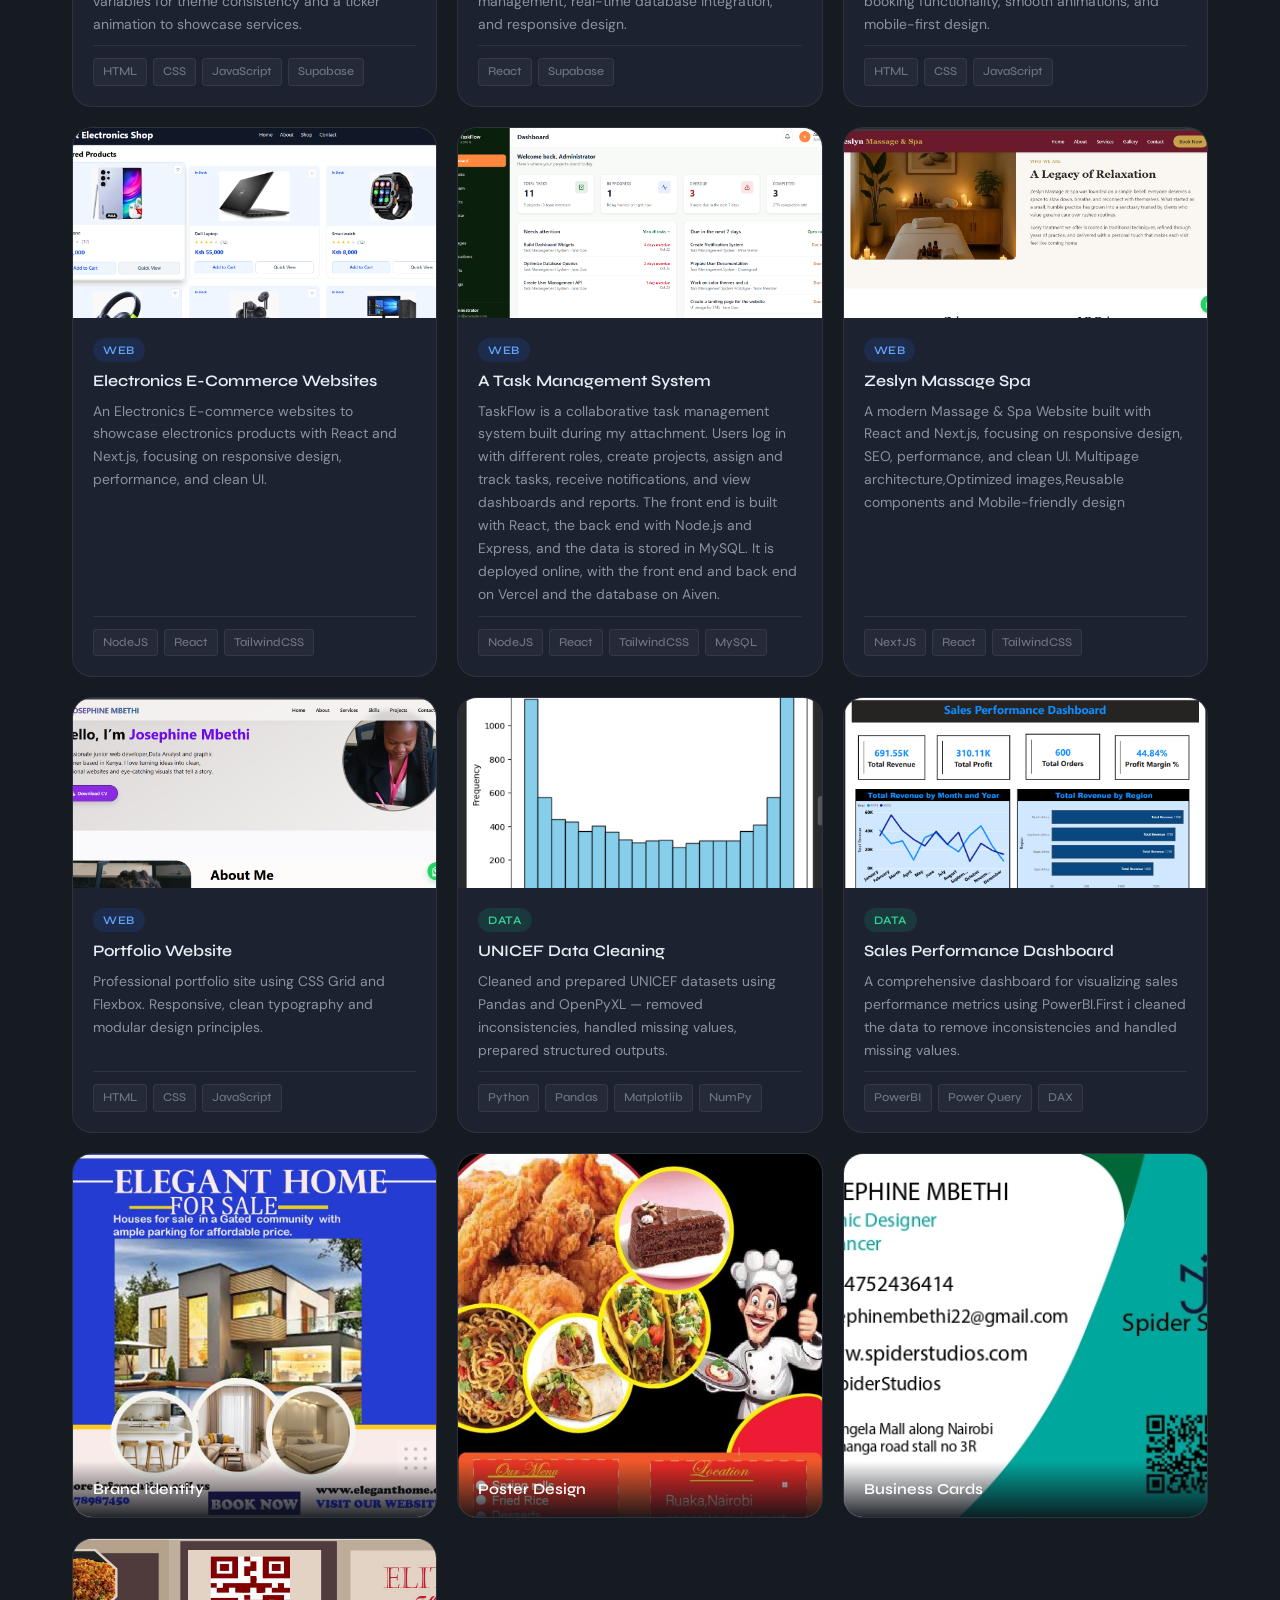
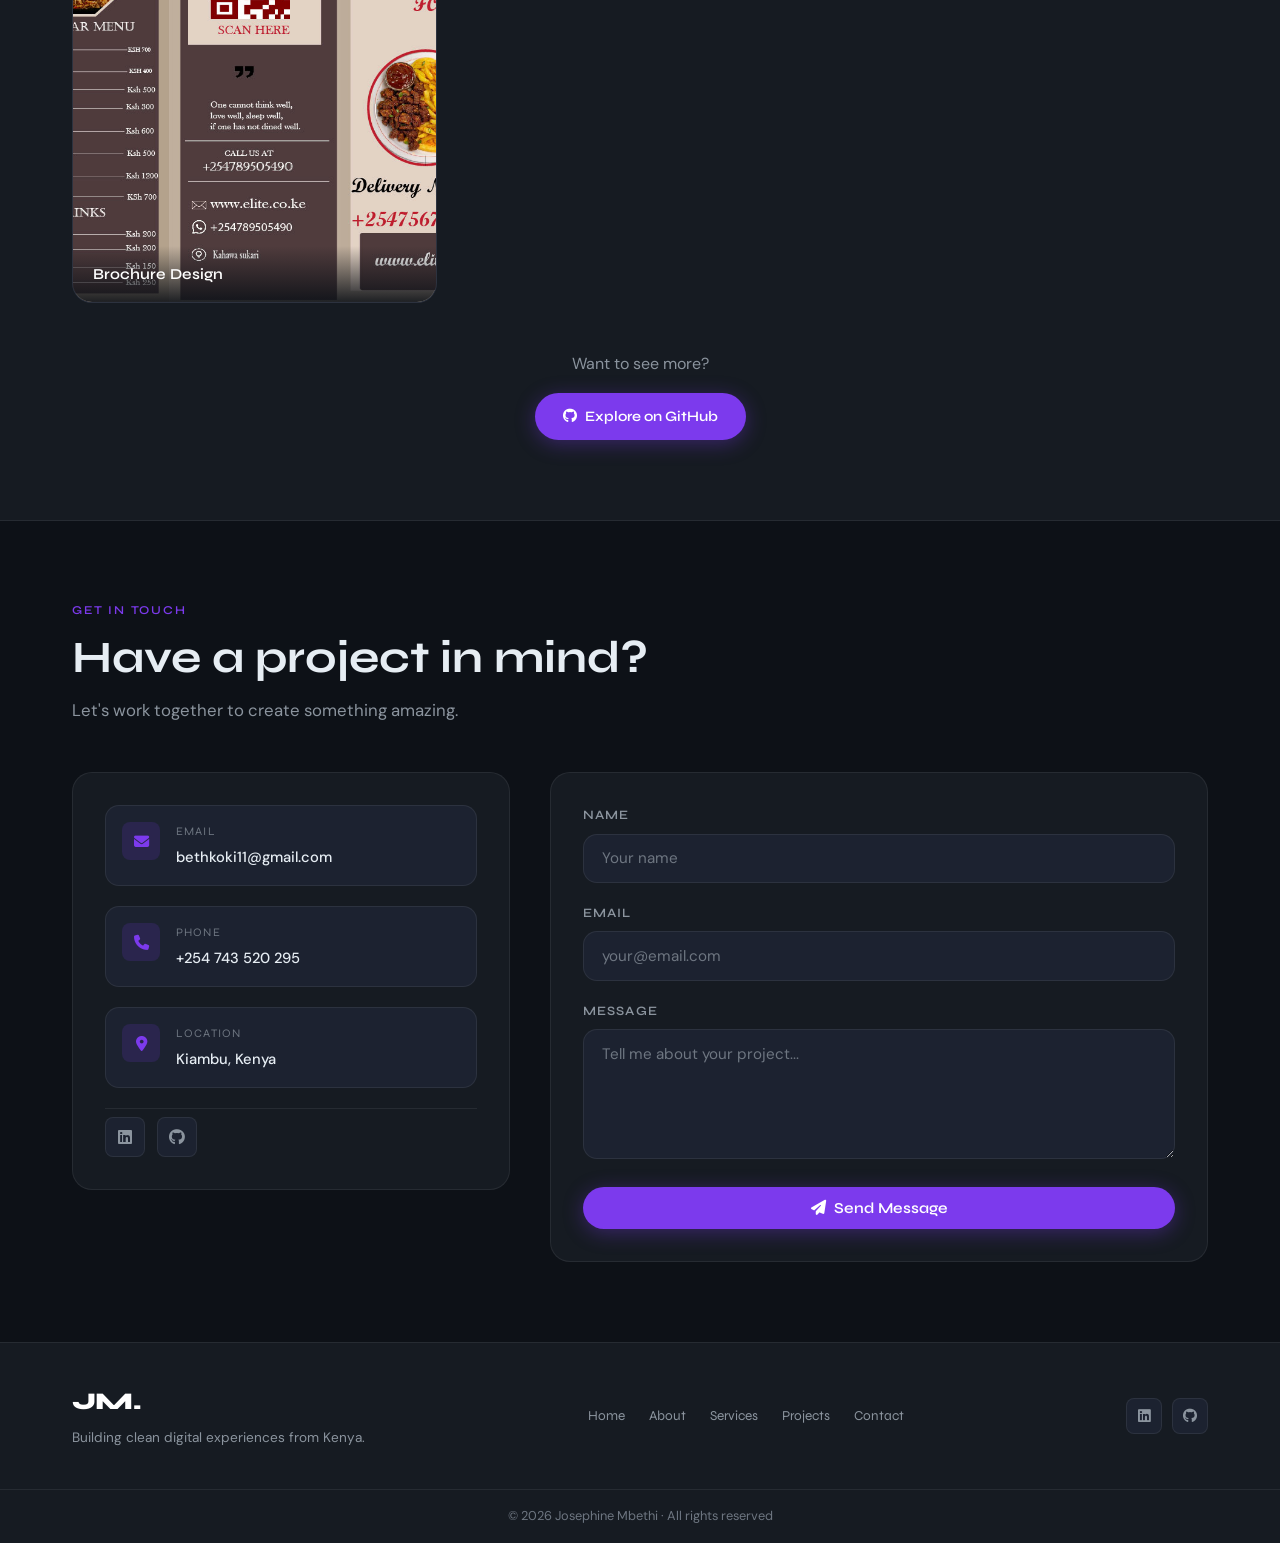
==== commit 1fd9fc56: "Added new project" ====
--- a/index.html
+++ b/index.html
@@ -156,8 +156,11 @@
         <div class="skill"><div class="skill-head"><span>HTML5</span><span class="skill-pct">90%</span></div><div class="bar-track"><div class="bar-fill" data-skill-level="90%"></div></div></div>
         <div class="skill"><div class="skill-head"><span>CSS3</span><span class="skill-pct">85%</span></div><div class="bar-track"><div class="bar-fill" data-skill-level="85%"></div></div></div>
         <div class="skill"><div class="skill-head"><span>JavaScript</span><span class="skill-pct">70%</span></div><div class="bar-track"><div class="bar-fill" data-skill-level="70%"></div></div></div>
-        <div class="skill"><div class="skill-head"><span>React</span><span class="skill-pct">30%</span></div><div class="bar-track"><div class="bar-fill" data-skill-level="30%"></div></div></div>
-        <div class="skill"><div class="skill-head"><span>PHP <small>(learning)</small></span><span class="skill-pct">30%</span></div><div class="bar-track"><div class="bar-fill" data-skill-level="30%"></div></div></div>
+        <div class="skill"><div class="skill-head"><span>React</span><span class="skill-pct">65%</span></div><div class="bar-track"><div class="bar-fill" data-skill-level="65%"></div></div></div>
+        <div class="skill"><div class="skill-head"><span>PHP </span><span class="skill-pct">40%</span></div><div class="bar-track"><div class="bar-fill" data-skill-level="40%"></div></div></div>
+        <div class="skill"><div class="skill-head"><span>NodeJS </span><span class="skill-pct">45%</span></div><div class="bar-track"><div class="bar-fill" data-skill-level="45%"></div></div></div>
+
+     
       </div>
       <div class="skills-col">
         <h3><span class="col-bar"></span>Design</h3>
@@ -267,6 +270,70 @@
           <p>Fully responsive salon and spa website with client booking functionality, smooth animations, and mobile-first design.</p>
           <div class="tech-tags">
             <span>HTML</span><span>CSS</span><span>JavaScript</span>
+          </div>
+        </div>
+      </div>
+
+  <div class="project-card" data-category="web">
+        <div class="project-img">
+          <img src="images/smartElectronics.png" alt="E-commerce website">
+          <div class="project-overlay">
+            <a href="https://e-commerce-website-sepia-chi.vercel.app/" target="_blank" class="overlay-btn"><i class="fas fa-external-link-alt"></i> Live Demo</a>
+          </div>
+        </div>
+        <div class="project-body">
+          <div class="project-top">
+            <span class="project-cat web">Web</span>
+          </div>
+          <h4>Electronics E-Commerce Websites</h4>
+          <p>An Electronics E-commerce websites to showcase electronics products  with React and Next.js, focusing on responsive design, performance, and clean UI.
+            </p>
+          <div class="tech-tags">
+            <span>NodeJS</span><span>React</span><span>TailwindCSS</span>
+          </div>
+        </div>
+      </div>
+
+        <div class="project-card" data-category="web">
+        <div class="project-img">
+          <img src="images/tms.png" alt="E-commerce website">
+          <div class="project-overlay">
+            <a href="https://task-mgmt-system-1kc5.vercel.app/" target="_blank" class="overlay-btn"><i class="fas fa-external-link-alt"></i> Live Demo</a>
+          </div>
+        </div>
+        <div class="project-body">
+          <div class="project-top">
+            <span class="project-cat web">Web</span>
+          </div>
+          <h4>A Task Management System</h4>
+<p>TaskFlow is a collaborative task management system built during my attachment. Users log in with different roles, 
+  create projects, assign and track tasks, receive notifications, and view dashboards and reports. 
+  The front end is built with React, the back end with Node.js and Express, and the data is stored in MySQL. 
+  It is deployed online, with the front end and back end on Vercel and the database on Aiven.
+
+</p>          
+          <div class="tech-tags">
+            <span>NodeJS</span><span>React</span><span>TailwindCSS</span><span>MySQL</span>
+          </div>
+        </div>
+      </div>
+      
+      <div class="project-card" data-category="web">
+        <div class="project-img">
+          <img src="images/zeslyn.jpeg" alt="Zeslyn Massage Spa">
+          <div class="project-overlay">
+            <a href="https://spa-website-js-7mws.vercel.app/" target="_blank" class="overlay-btn"><i class="fas fa-external-link-alt"></i> Live Demo</a>
+          </div>
+        </div>
+        <div class="project-body">
+          <div class="project-top">
+            <span class="project-cat web">Web</span>
+          </div>
+          <h4>Zeslyn  Massage Spa</h4>
+          <p>A modern Massage & Spa Website built with React and Next.js, focusing on responsive design, SEO, performance, and clean UI.
+            Multipage architecture,Optimized images,Reusable components and Mobile-friendly design</p>
+          <div class="tech-tags">
+            <span>NextJS</span><span>React</span><span>TailwindCSS</span>
           </div>
         </div>
       </div>
